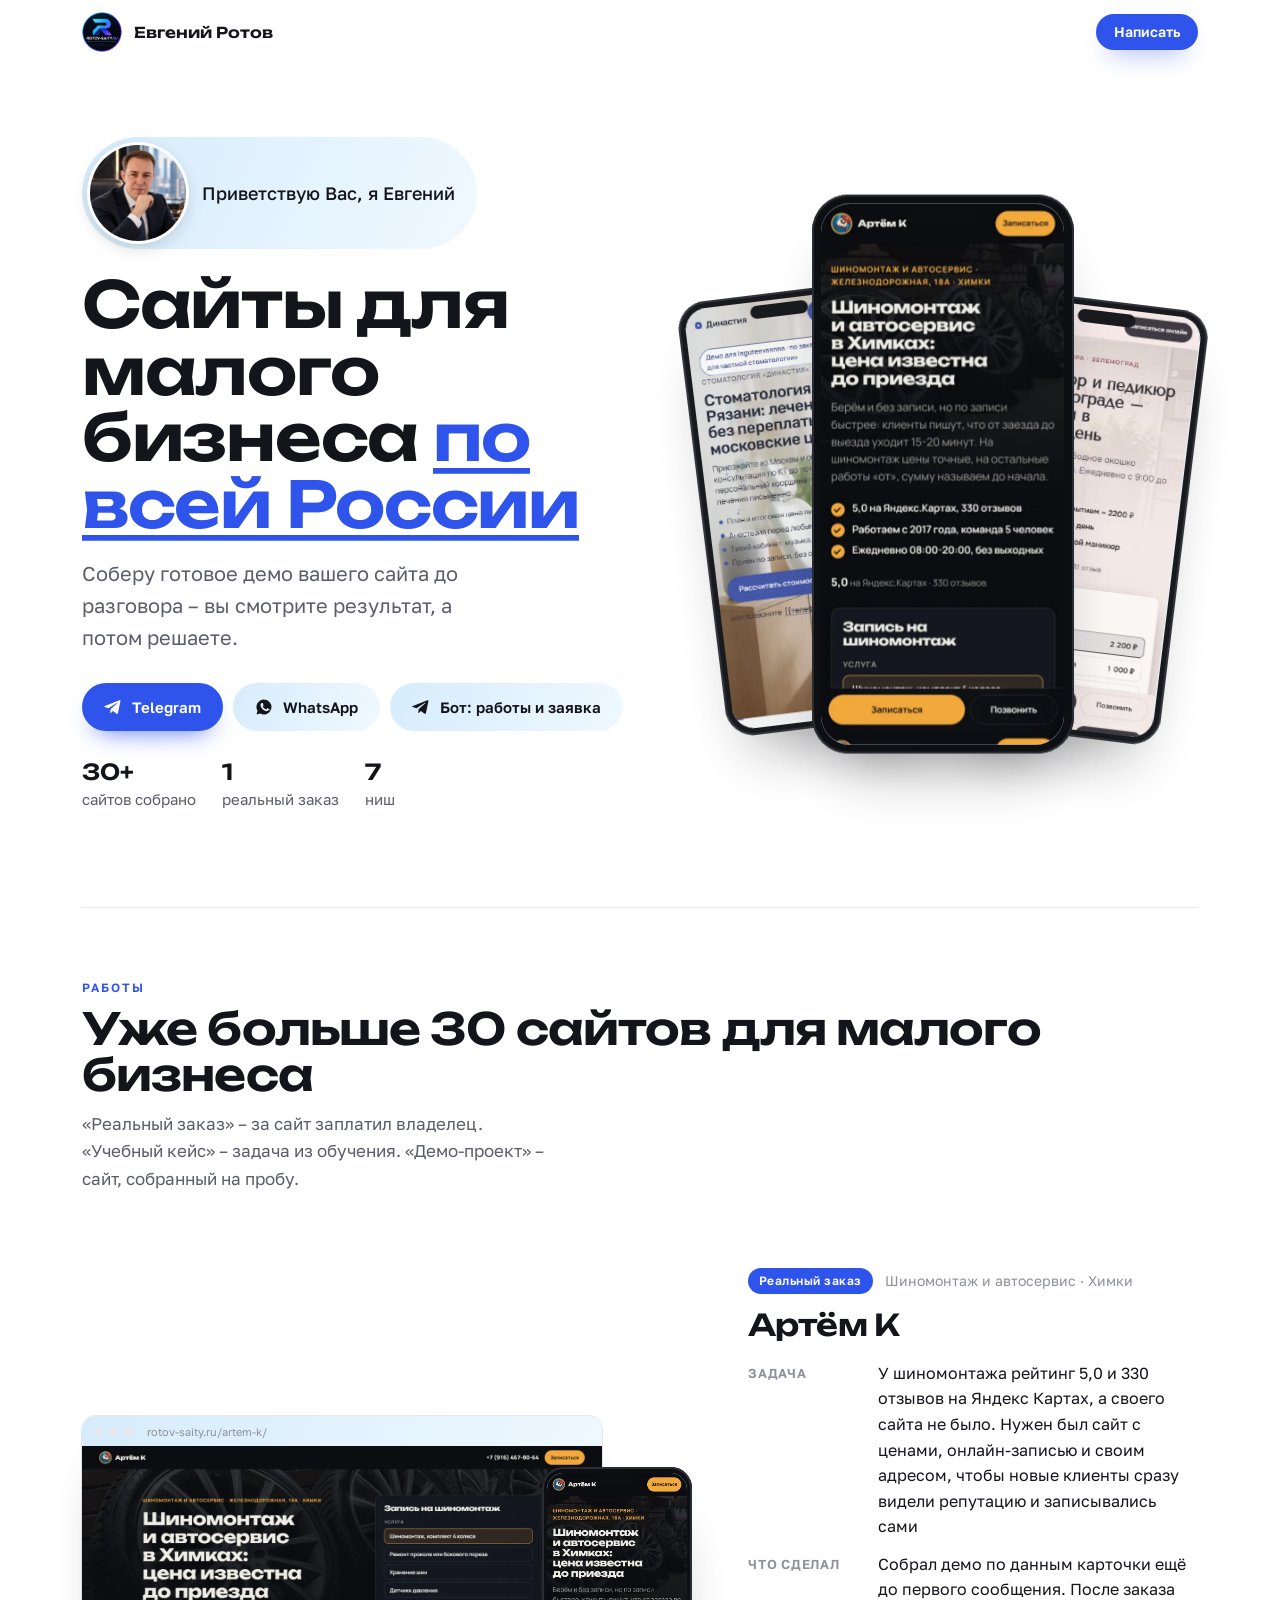
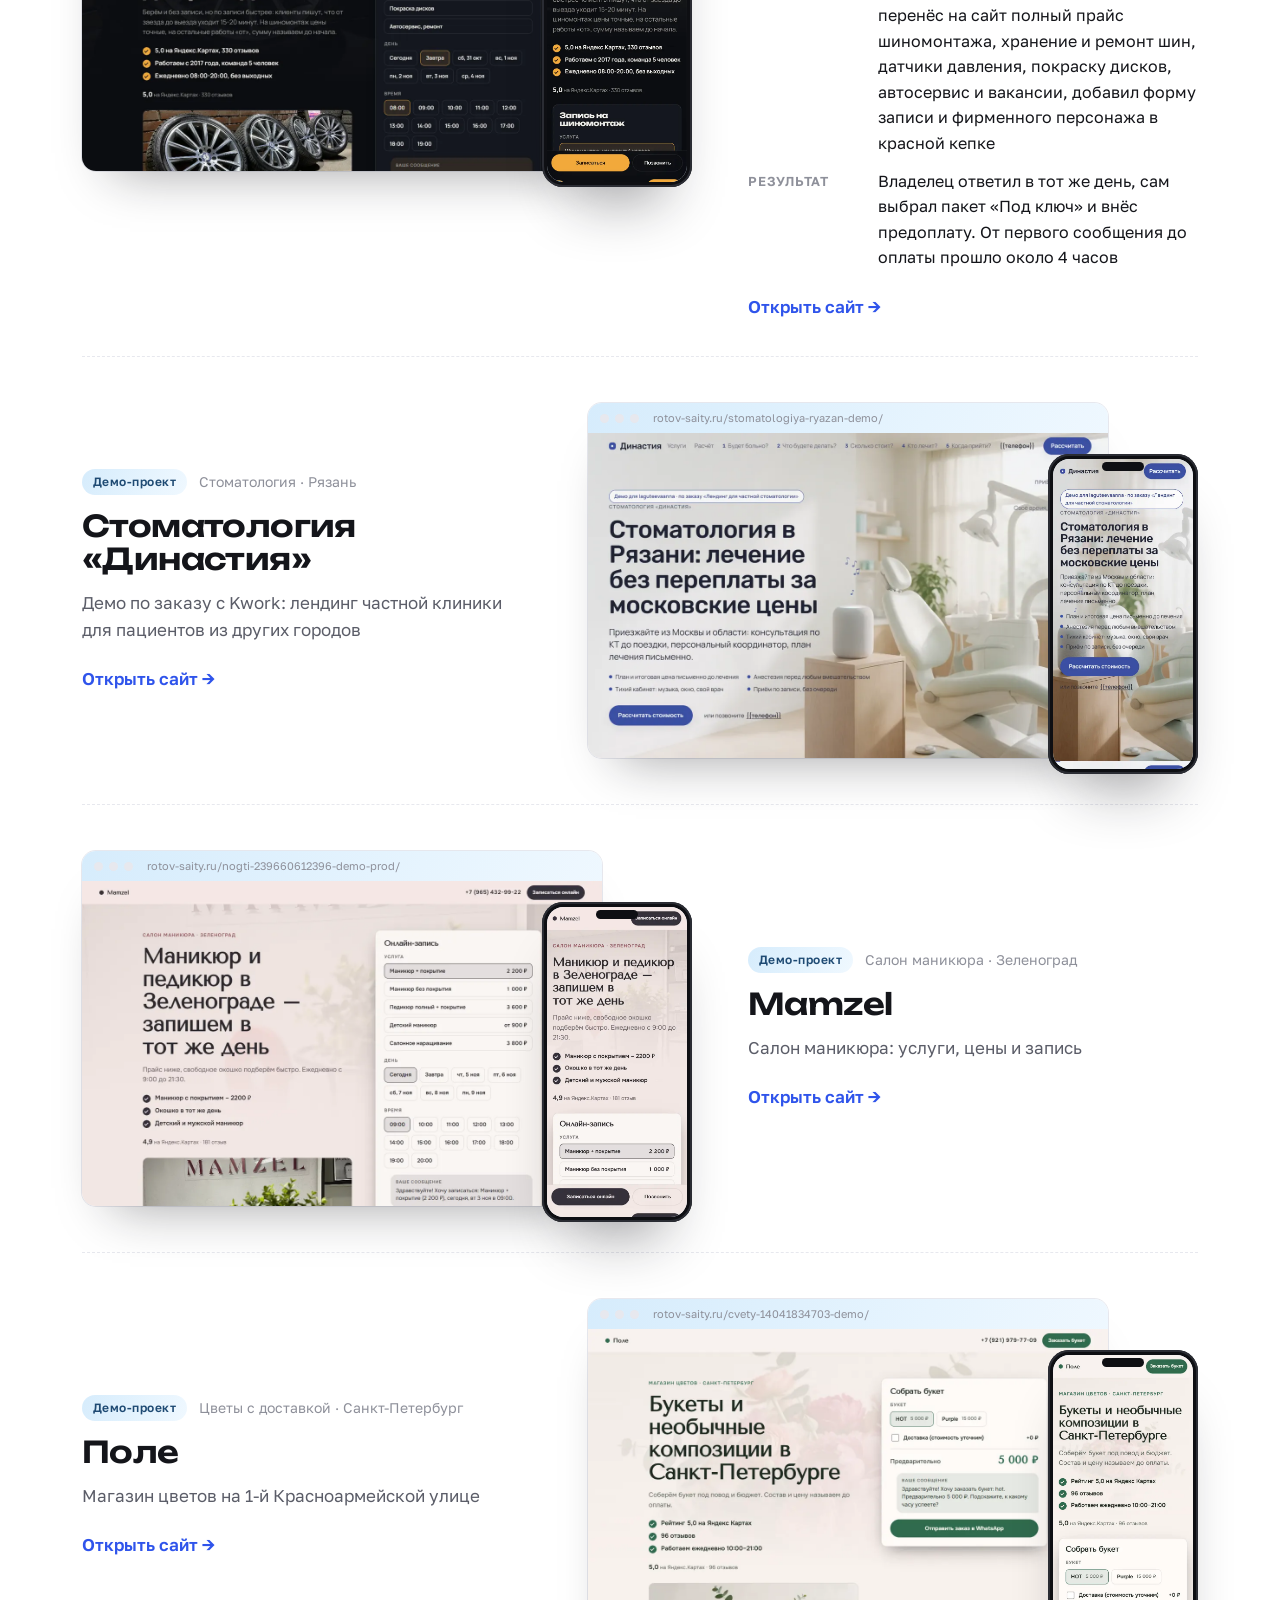
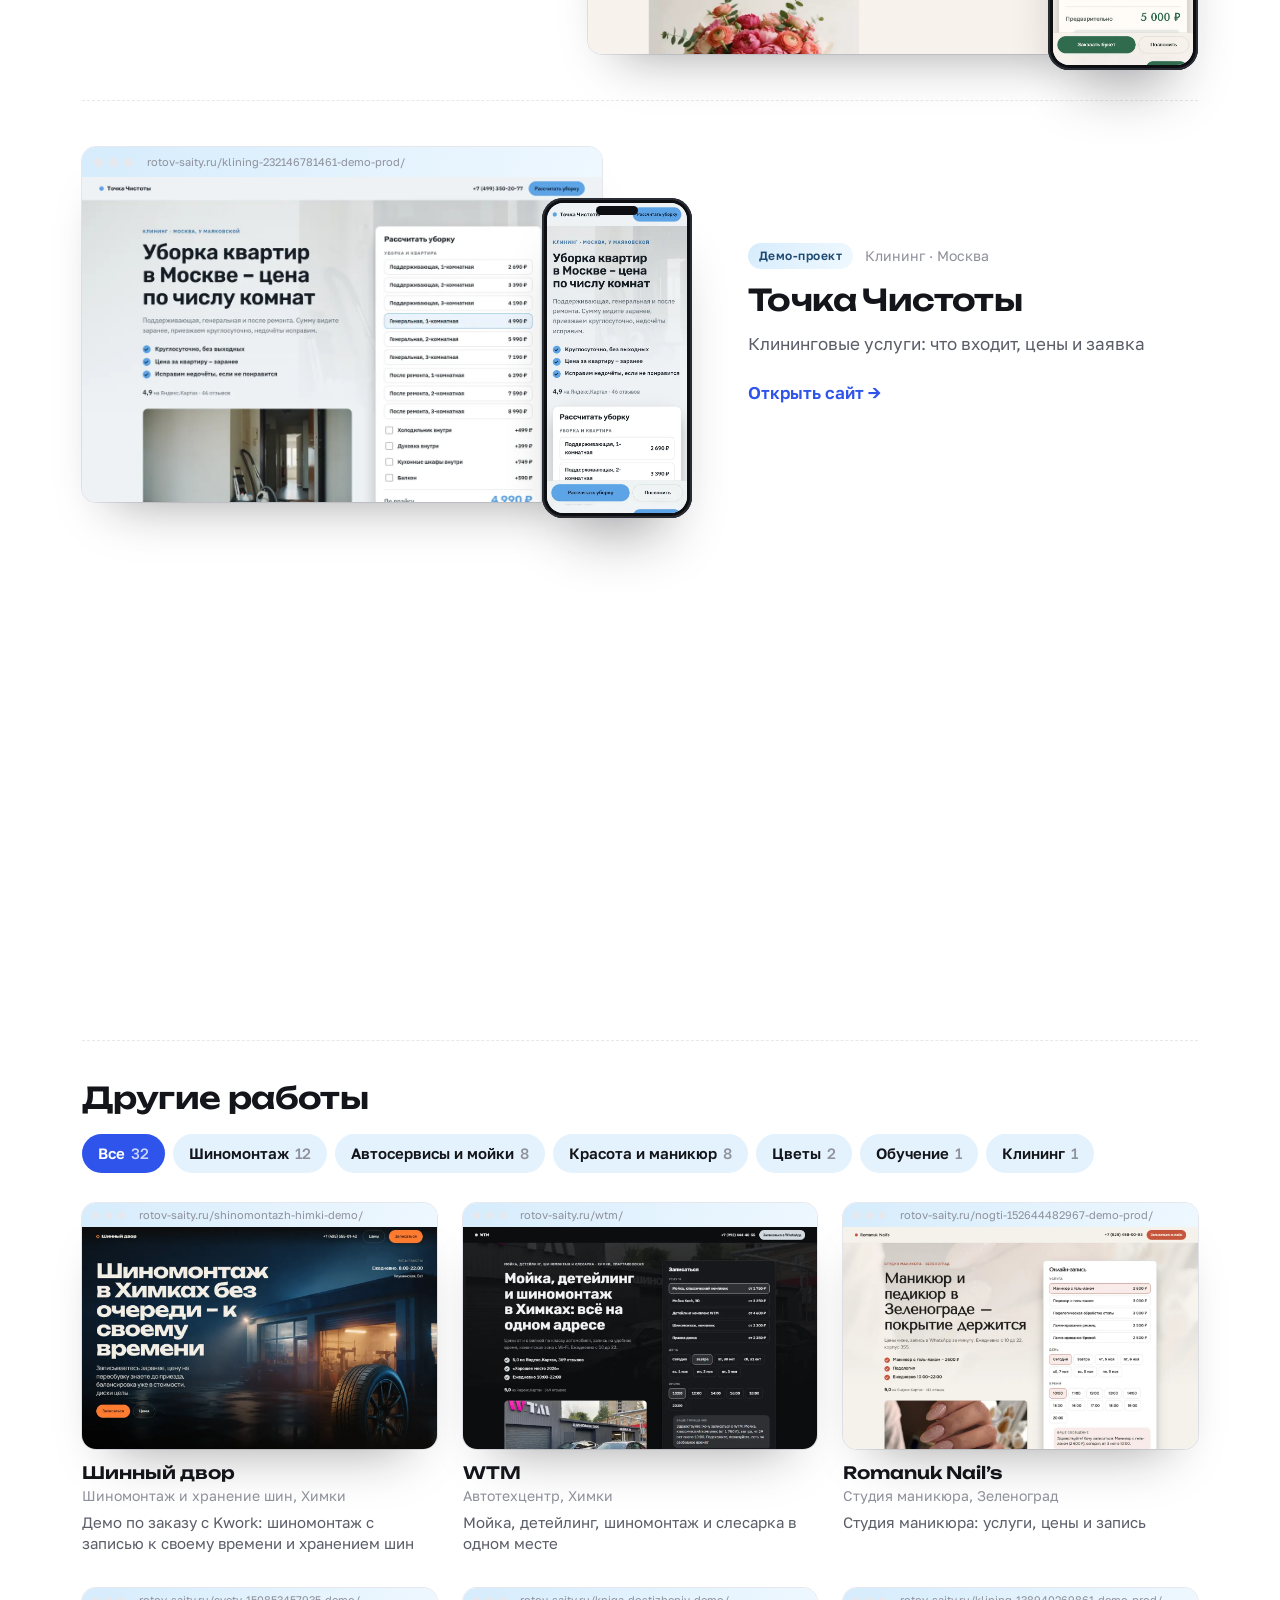
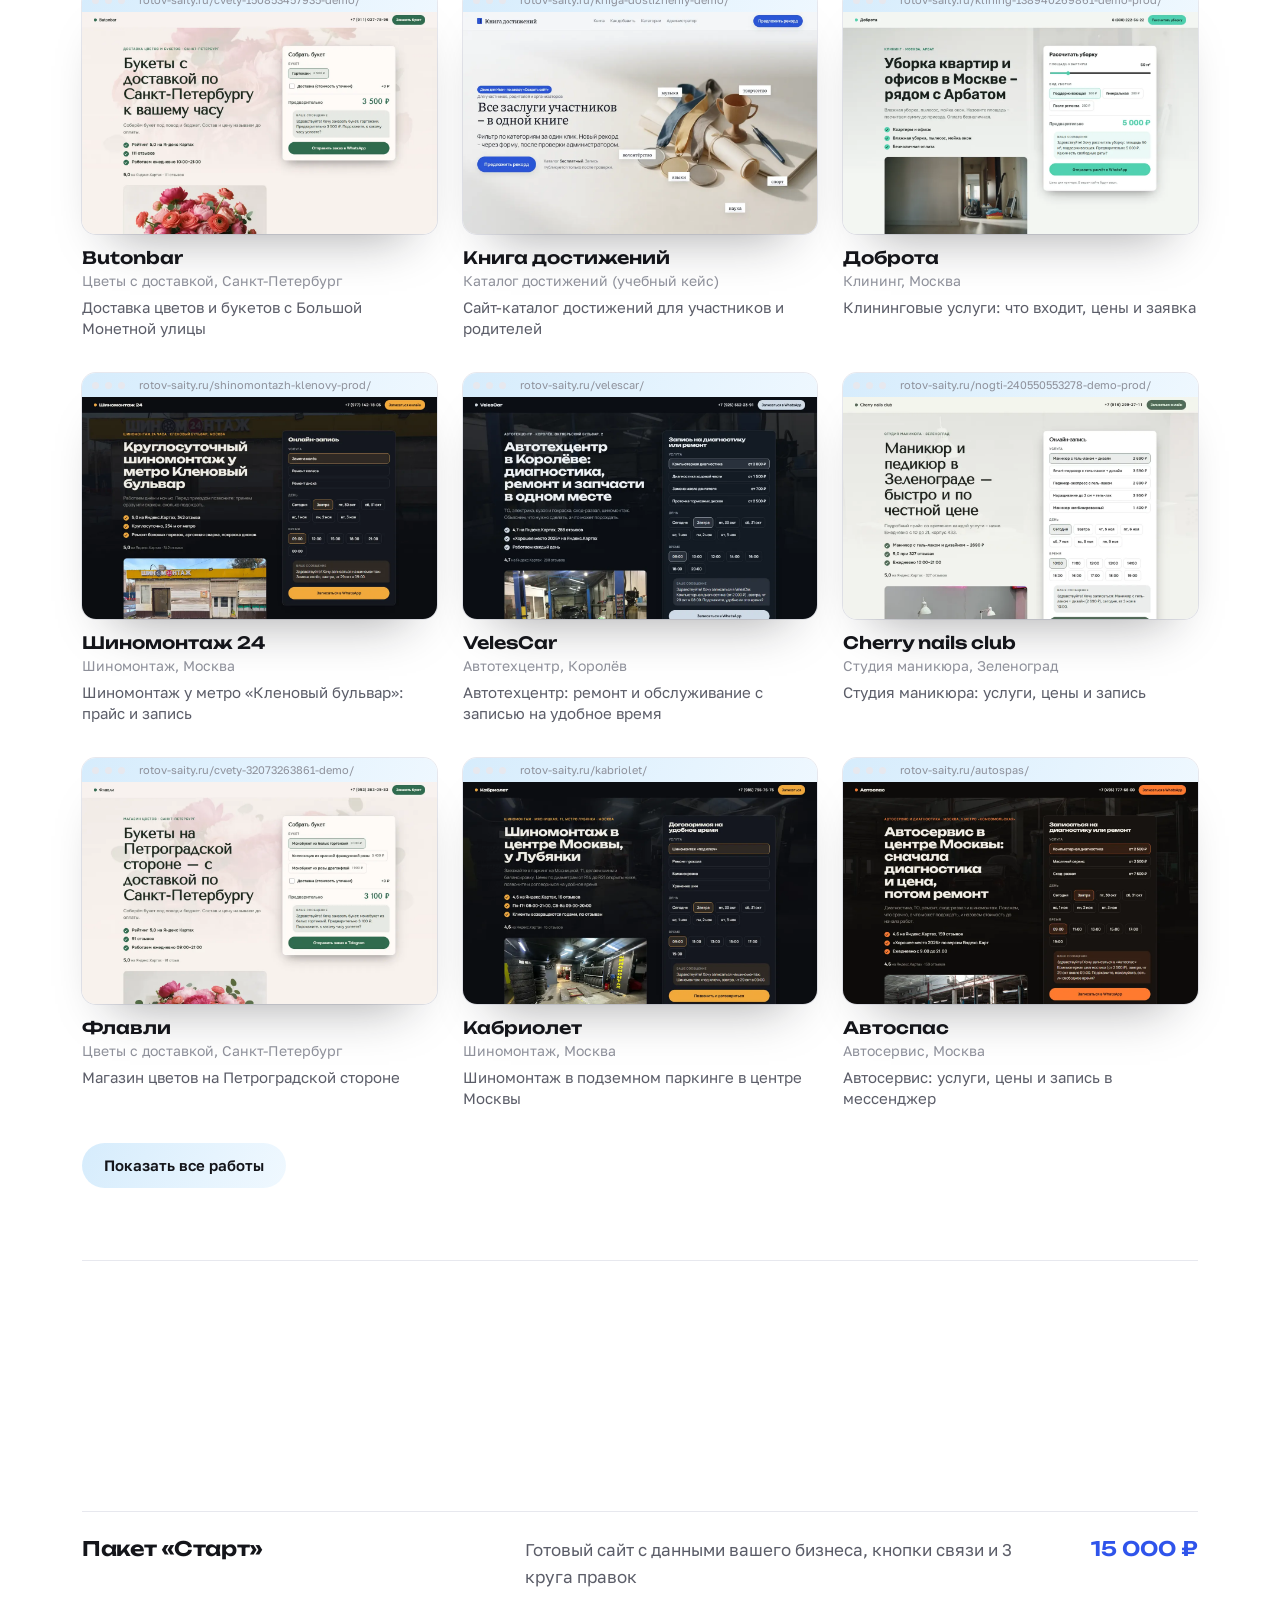
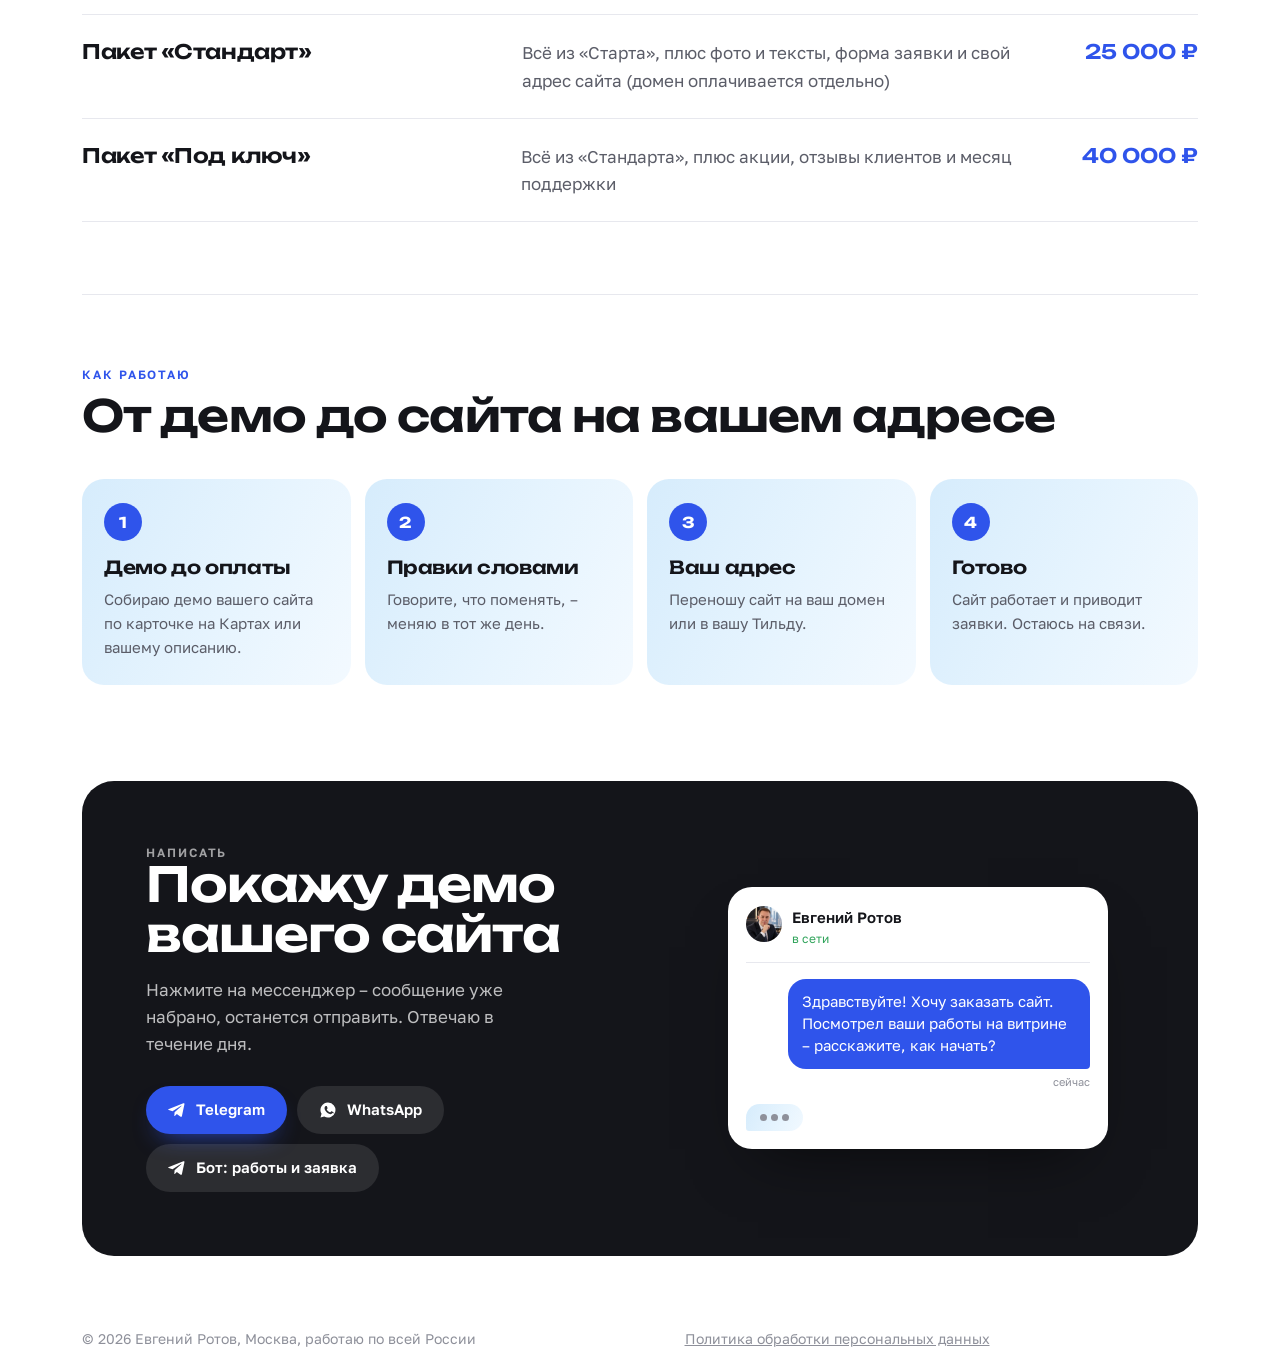
==== index.html @ dfd47b3f "Публикация 04.11 15:03" ====
<!doctype html>
<html lang="ru">
<head>
<meta charset="utf-8">
<meta name="viewport" content="width=device-width, initial-scale=1">
<title>Евгений Ротов – сайты для малого бизнеса, Москва, работаю по всей России</title>
<meta name="description" content="Соберу готовое демо вашего сайта до разговора – вы смотрите результат, а потом решаете.">
<meta property="og:title" content="Евгений Ротов – сайты для малого бизнеса, Москва, работаю по всей России">
<meta property="og:description" content="Соберу готовое демо вашего сайта до разговора – вы смотрите результат, а потом решаете.">
<meta property="og:type" content="website">
<meta property="og:image" content="assets/case-evgeny25y-github-io-artem-k-desktop.webp">
<meta name="color-scheme" content="light">
<link rel="preconnect" href="https://fonts.googleapis.com">
<link rel="preconnect" href="https://fonts.gstatic.com" crossorigin>
<link href="https://fonts.googleapis.com/css2?family=Unbounded:wght@500;600;700&family=Golos+Text:wght@400;500;600;700&display=swap" rel="stylesheet">
<style>
/* Витрина веб-мастера. Палитра задаётся тремя переменными в :root – их меняет сборка (vitrina.mjs). */
:root{
  --accent:#2F54EB; --ink:#14151A; --soft:#F1F3FA;
  --paper:#FFFFFF; --line:#E7E8EE; --ink-2:#5B5D68; --ink-3:#8E909A;
  --display:"Unbounded",system-ui,sans-serif; --body:"Golos Text",system-ui,sans-serif;
  --r:22px;
}
*{box-sizing:border-box}
html{-webkit-text-size-adjust:100%;scroll-behavior:smooth;overflow-x:clip}
body{margin:0;background:var(--paper);color:var(--ink);font:400 17px/1.6 var(--body);overflow-x:hidden}
a{color:inherit}
:focus-visible{outline:3px solid var(--accent);outline-offset:3px;border-radius:8px}
.wrap{max-width:1180px;margin:0 auto;padding:0 16px}
@media (min-width:760px){.wrap{padding:0 32px}}
.eyebrow{font:600 12px/1.3 var(--body);letter-spacing:.16em;text-transform:uppercase;color:var(--accent)}
h1,h2,h3{font-family:var(--display);font-weight:600;letter-spacing:-.02em;margin:0}

/* шапка */
.top{position:sticky;top:0;z-index:10;background:rgba(255,255,255,.88);backdrop-filter:blur(10px);-webkit-backdrop-filter:blur(10px);border-bottom:1px solid transparent;transition:border-color .3s}
.top.scrolled{border-color:var(--line)}
.top .wrap{display:flex;align-items:center;justify-content:space-between;height:64px}
.brand{display:flex;align-items:center;gap:10px;font:600 15px/1 var(--display);text-decoration:none}
.brand i{width:30px;height:30px;border-radius:50%;background:var(--accent);display:grid;place-items:center;color:#fff;font:700 13px/1 var(--display);font-style:normal}
.btn{display:inline-flex;align-items:center;gap:10px;border:0;cursor:pointer;text-decoration:none;font:600 15px/1 var(--body);border-radius:999px;padding:15px 22px;transition:transform .2s,box-shadow .2s,background .2s}
.btn-main{background:var(--accent);color:#fff;box-shadow:0 12px 26px -14px var(--accent)}
.btn-main:hover{transform:translateY(-2px)}
.btn-ghost{background:var(--soft);color:var(--ink)}
.btn-ghost:hover{background:var(--line)}
.btn svg{width:18px;height:18px;flex:none}
.top .btn{padding:11px 18px;font-size:14px}

/* первый экран */
.hero{display:grid;gap:40px;padding:44px 0 64px;align-items:center}
@media (min-width:960px){.hero{grid-template-columns:1.05fr .95fr;padding:72px 0 96px}}
.hello{display:inline-flex;align-items:center;gap:12px;background:var(--soft);border-radius:999px;padding:6px 18px 6px 6px;font-weight:500}
.hello img,.hello b{width:44px;height:44px;border-radius:50%;object-fit:cover;flex:none}
.hello b{background:var(--accent);color:#fff;display:grid;place-items:center;font:700 16px/1 var(--display)}
h1{font-size:clamp(34px,5.4vw,64px);line-height:1.04;margin:22px 0 0}
h1 em{font-style:normal;color:var(--accent)}
.lead{font-size:clamp(17px,1.8vw,20px);color:var(--ink-2);max-width:36ch;margin:20px 0 0}
.cta{display:flex;flex-wrap:wrap;gap:10px;margin-top:30px}
.facts{display:flex;flex-wrap:wrap;gap:8px 26px;margin-top:30px;color:var(--ink-2);font-size:15px}
.facts b{font:600 22px/1 var(--display);color:var(--ink);display:block;margin-bottom:4px}

/* живые телефоны: скриншот сайта прокручивается внутри рамки */
.phone{position:relative;width:var(--pw,250px);aspect-ratio:9/19.2;border-radius:calc(var(--pw,250px) * .14);background:#0E0F13;padding:calc(var(--pw,250px) * .035);box-shadow:0 40px 60px -30px rgba(20,21,26,.45),inset 0 0 0 2px #2A2C33}
.phone .screen{position:relative;width:100%;height:100%;border-radius:calc(var(--pw,250px) * .11);overflow:hidden;background:var(--soft)}
.phone .screen img{position:absolute;left:0;top:0;width:100%;height:auto;will-change:transform;animation:scrollshot var(--dur,22s) ease-in-out infinite alternate;animation-play-state:paused}
.phone.live .screen img{animation-play-state:running}
.phone .notch{position:absolute;top:calc(var(--pw,250px) * .055);left:50%;transform:translateX(-50%);width:28%;height:calc(var(--pw,250px) * .06);background:#0E0F13;border-radius:999px;z-index:2}
@keyframes scrollshot{0%,8%{transform:translateY(0)}92%,100%{transform:translateY(var(--shift,-70%))}}
@media (prefers-reduced-motion:reduce){.phone .screen img{animation:none}}
.fan{position:relative;height:clamp(440px,52vw,600px)}
.fan .phone{position:absolute;top:50%;left:50%}
.fan .phone:nth-child(1){--pw:clamp(190px,21vw,262px);transform:translate(-50%,-50%);z-index:3}
.fan .phone:nth-child(2){--pw:clamp(150px,16vw,206px);transform:translate(-118%,-42%) rotate(-7deg);z-index:2;opacity:.96}
.fan .phone:nth-child(3){--pw:clamp(150px,16vw,206px);transform:translate(18%,-40%) rotate(7deg);z-index:1;opacity:.96}
.fan::before{content:"";position:absolute;inset:8% 6%;border-radius:50%;background:radial-gradient(closest-side,var(--soft),transparent 72%)}
.fan.empty{display:grid;place-items:center;background:var(--soft);border-radius:var(--r);color:var(--ink-3);text-align:center;padding:24px}

/* разделы */
section.block{padding:72px 0;border-top:1px solid var(--line)}
.block-head{display:flex;flex-wrap:wrap;align-items:end;justify-content:space-between;gap:12px 30px;margin-bottom:40px}
.block-head h2{font-size:clamp(28px,3.6vw,44px);line-height:1.05;margin-top:10px}
.block-head p{color:var(--ink-2);max-width:42ch;margin:0}

/* работы */
.case{display:grid;gap:28px;align-items:center;padding:36px 0}
.case + .case{border-top:1px dashed var(--line)}
@media (min-width:900px){.case{grid-template-columns:auto 1fr;gap:56px}.case:nth-child(even){grid-template-columns:1fr auto}.case:nth-child(even) .devices{order:2}}
.devices{position:relative;display:flex;align-items:end;justify-content:center;gap:0;padding:10px 0}
.browser{width:min(520px,72vw);border-radius:14px;overflow:hidden;background:#fff;box-shadow:0 30px 50px -30px rgba(20,21,26,.4),0 0 0 1px var(--line)}
.browser .bar{display:flex;align-items:center;gap:6px;height:30px;padding:0 12px;background:var(--soft)}
.browser .bar i{width:9px;height:9px;border-radius:50%;background:var(--line)}
.browser .bar span{margin-left:8px;font-size:11px;color:var(--ink-3);white-space:nowrap;overflow:hidden;text-overflow:ellipsis}
.browser img{display:block;width:100%;aspect-ratio:16/10;object-fit:cover;object-position:top}
.devices .phone{--pw:clamp(118px,13vw,150px);margin-left:-60px;margin-bottom:-16px;z-index:2}
.devices.solo .phone{--pw:clamp(180px,22vw,230px);margin:0}
.case-text .meta{display:flex;flex-wrap:wrap;align-items:center;gap:8px 12px;color:var(--ink-3);font-size:14px}
.badge{display:inline-flex;align-items:center;gap:6px;font:600 12px/1 var(--body);letter-spacing:.04em;padding:7px 11px;border-radius:999px}
.badge.real{background:var(--accent);color:#fff}
.badge.demo{background:var(--soft);color:var(--ink-2)}
.badge.study{background:transparent;color:var(--accent);box-shadow:inset 0 0 0 1.5px var(--accent)}
.case-text h3{font-size:clamp(22px,2.6vw,30px);line-height:1.1;margin:14px 0 0}
.story{display:grid;gap:12px;margin:20px 0 0;padding:0;list-style:none}
.story li{display:grid;grid-template-columns:118px 1fr;gap:12px;font-size:16px}
.story li b{font-weight:600;color:var(--ink-3);font-size:13px;letter-spacing:.06em;text-transform:uppercase;padding-top:2px}
@media (max-width:520px){.story li{grid-template-columns:1fr;gap:2px}}
.quote{margin:22px 0 0;padding:18px 20px;border-radius:16px;background:var(--soft);font-size:16px}
.quote cite{display:block;margin-top:8px;font-style:normal;color:var(--ink-3);font-size:14px}
.case-text .open{display:inline-flex;align-items:center;gap:8px;margin-top:22px;font-weight:600;color:var(--accent);text-decoration:none}
.case-text .open:hover{text-decoration:underline}

/* услуги */
.price{list-style:none;margin:0;padding:0;border-top:1px solid var(--line)}
.price li{display:grid;gap:6px 30px;padding:24px 0;border-bottom:1px solid var(--line)}
@media (min-width:760px){.price li{grid-template-columns:1fr 1.3fr auto;align-items:baseline}}
.price h3{font-size:20px;line-height:1.2}
.price p{margin:0;color:var(--ink-2)}
.price .sum{font:600 20px/1 var(--display);white-space:nowrap;color:var(--accent)}

/* как работаю – настоящая последовательность, поэтому номера */
.steps{display:grid;gap:14px;counter-reset:s;list-style:none;margin:0;padding:0}
@media (min-width:760px){.steps{grid-template-columns:repeat(4,1fr)}}
.steps li{position:relative;background:var(--soft);border-radius:var(--r);padding:24px 22px 26px;counter-increment:s}
.steps li::before{content:counter(s);display:grid;place-items:center;width:38px;height:38px;border-radius:50%;background:var(--accent);color:#fff;font:700 15px/1 var(--display);margin-bottom:16px}
.steps h3{font-size:18px;line-height:1.2}
.steps p{margin:8px 0 0;color:var(--ink-2);font-size:15px}

/* финал: превью сообщения, которое уйдёт владельцу витрины */
.final{margin:24px 0 72px;border-radius:32px;background:var(--ink);color:#fff;padding:40px 22px;display:grid;gap:30px;align-items:center;overflow:hidden;position:relative}
@media (min-width:860px){.final{grid-template-columns:1.1fr .9fr;padding:64px}}
.final h2{font-size:clamp(28px,4vw,48px);line-height:1.04}
.final p{color:rgba(255,255,255,.72);margin:16px 0 0;max-width:38ch}
.final .cta{margin-top:28px}
.final .btn-ghost{background:rgba(255,255,255,.1);color:#fff}
.final .btn-ghost:hover{background:rgba(255,255,255,.18)}
.chat{background:#fff;color:var(--ink);border-radius:24px;padding:18px;box-shadow:0 30px 60px -30px rgba(0,0,0,.6);max-width:380px;justify-self:center;width:100%}
.chat .who{display:flex;align-items:center;gap:10px;font-weight:600;font-size:15px;padding-bottom:14px;border-bottom:1px solid var(--line)}
.chat .who img,.chat .who b{width:36px;height:36px;border-radius:50%;object-fit:cover}
.chat .who b{background:var(--accent);color:#fff;display:grid;place-items:center;font:700 14px/1 var(--display)}
.chat .who small{display:block;font-weight:400;color:#2FA35A;font-size:12px}
.bubble{margin:16px 0 4px auto;max-width:88%;background:var(--accent);color:#fff;border-radius:18px 18px 4px 18px;padding:12px 14px;font-size:15px;line-height:1.45}
.bubble-time{text-align:right;font-size:11px;color:var(--ink-3)}
.typing{display:flex;gap:4px;margin-top:14px;padding:10px 14px;background:var(--soft);border-radius:18px 18px 18px 4px;width:fit-content}
.typing i{width:7px;height:7px;border-radius:50%;background:var(--ink-3);animation:dot 1.2s infinite}
.typing i:nth-child(2){animation-delay:.2s}.typing i:nth-child(3){animation-delay:.4s}
@keyframes dot{0%,60%,100%{opacity:.3;transform:none}30%{opacity:1;transform:translateY(-3px)}}

footer{padding:26px 0 40px;color:var(--ink-3);font-size:14px;display:flex;flex-wrap:wrap;gap:8px 24px;justify-content:space-between}
.toast{position:fixed;left:50%;bottom:24px;transform:translate(-50%,140%);background:var(--ink);color:#fff;padding:14px 20px;border-radius:14px;font-size:15px;z-index:50;transition:transform .35s cubic-bezier(.2,.8,.2,1),visibility .35s;max-width:calc(100% - 32px);visibility:hidden}
.toast.show{transform:translate(-50%,0);visibility:visible}
.reveal{opacity:0;transform:translateY(24px);transition:opacity .7s ease,transform .7s cubic-bezier(.2,.8,.2,1)}
.reveal.in{opacity:1;transform:none}
@media (prefers-reduced-motion:reduce){.reveal{opacity:1;transform:none;transition:none}}
/* vitrina-patch */
/* логотип rotov-saity.ru вместо инициалов «ЕР» в шапке */
.brand{gap:12px}
.brand i{width:40px;height:40px;background:#0B0F1A url(assets/logo.webp) center/cover no-repeat;font-size:0;color:transparent;flex:none;position:relative;cursor:zoom-in;transform-origin:left top;transition:transform .35s cubic-bezier(.2,.8,.2,1),box-shadow .35s}
/* логотип при наведении растёт вниз-вправо, как фото */
.brand i:hover,.brand:focus-visible i{transform:scale(6);box-shadow:0 0 0 .5px #fff,0 4px 10px rgba(20,21,26,.3);z-index:20}
@media (max-width:600px){.brand i:hover,.brand:focus-visible i{transform:scale(5)}}
/* фото: крупнее, при наведении растёт вниз-вправо поверх заголовка */
.hello{gap:16px;padding:8px 22px 8px 8px;font-size:18px;position:relative;z-index:5}
.hello img,.hello b{width:96px;height:96px;box-shadow:0 0 0 3px #fff,0 6px 18px rgba(20,21,26,.18)}
.hello img{cursor:zoom-in;transform-origin:left top;transition:transform .35s cubic-bezier(.2,.8,.2,1),box-shadow .35s;outline:none;position:relative}
.hello img:hover,.hello img:focus{transform:scale(2.6);box-shadow:0 0 0 2px #fff,0 18px 48px rgba(20,21,26,.35);z-index:10}
@media (max-width:600px){.hello img,.hello b{width:72px;height:72px}.hello img:hover,.hello img:focus{transform:scale(2.3)}}

/* полоса прокрутки сверху */
.vp-progress{position:fixed;left:0;top:0;height:3px;width:100%;background:var(--accent);transform-origin:0 50%;transform:scaleX(0);z-index:60}

/* кнопка «наверх» в правом нижнем углу */
.vp-up{position:fixed;right:20px;bottom:20px;z-index:50;width:52px;height:52px;border:0;border-radius:50%;background:var(--accent);color:#fff;display:grid;place-items:center;cursor:pointer;box-shadow:0 10px 24px -8px color-mix(in srgb,var(--accent) 70%,transparent);opacity:0;visibility:hidden;transform:translateY(14px);transition:opacity .3s,transform .3s cubic-bezier(.2,.8,.2,1),visibility .3s,box-shadow .3s}
.vp-up.show{opacity:1;visibility:visible;transform:none}
.vp-up:hover{transform:translateY(-3px);box-shadow:0 16px 30px -10px color-mix(in srgb,var(--accent) 80%,transparent)}
.vp-up:focus-visible{outline:3px solid color-mix(in srgb,var(--accent) 40%,#fff);outline-offset:3px}
@media (max-width:600px){.vp-up{right:14px;bottom:14px;width:46px;height:46px}footer.wrap{padding-bottom:76px}}

/* каталог работ под крупными кейсами: те же окна браузера, что и в кейсах, только мельче */
.vp-cat{margin-top:44px;padding-top:40px;border-top:1px dashed var(--line)}
.vp-cat h3{font-size:clamp(22px,2.6vw,30px);line-height:1.1}
.vp-chips{display:flex;flex-wrap:wrap;gap:8px;margin:20px 0 30px}
.vp-chip{border:0;cursor:pointer;font:600 15px/1 var(--body);padding:12px 16px;border-radius:999px;background:var(--soft);color:var(--ink);transition:background .2s,color .2s}
.vp-chip small{font:inherit;font-weight:500;color:var(--ink-3);margin-left:6px}
.vp-chip:hover{background:var(--line)}
.vp-chip[aria-pressed="true"]{background:var(--accent);color:#fff}
.vp-chip[aria-pressed="true"] small{color:rgba(255,255,255,.75)}
.vp-grid{display:grid;grid-template-columns:repeat(auto-fill,minmax(270px,1fr));gap:34px 26px}
.vp-card{display:block;text-decoration:none;min-width:0}
.vp-card[hidden]{display:none}
.vp-card .browser{width:100%}
.vp-card .browser .bar{height:24px;padding:0 10px}
.vp-card .browser .bar i{width:7px;height:7px}
.vp-card:hover .browser{transform:translateY(-5px);box-shadow:0 34px 50px -30px rgba(20,21,26,.5),0 0 0 1px var(--line)}
.vp-card b{display:block;font:600 17px/1.2 var(--display);margin-top:14px;overflow-wrap:anywhere}
.vp-card:hover b{color:var(--accent)}
.vp-card span.vp-where{display:block;margin-top:4px;color:var(--ink-3);font-size:14px;line-height:1.35}
.vp-card span.vp-about{display:block;margin-top:6px;color:var(--ink-2);font-size:15px;line-height:1.4}
.vp-more{margin-top:34px}
@media (max-width:600px){
  .vp-grid{grid-template-columns:repeat(2,minmax(0,1fr));gap:24px 12px}
  .vp-card .browser .bar{height:18px;padding:0 8px;gap:4px}
  .vp-card .browser .bar i{width:5px;height:5px}
  .vp-card .browser .bar span,.vp-card span.vp-about{display:none}
  .vp-card b{font-size:14px;margin-top:10px}
  .vp-card span.vp-where{font-size:13px}
  .vp-chip{padding:11px 13px;font-size:14px}
}

/* вход первого экрана по очереди */
.hero > div:first-child > *{animation:vpUp .8s cubic-bezier(.2,.8,.2,1) both}
.hero > div:first-child > :nth-child(2){animation-delay:.12s}
.hero > div:first-child > :nth-child(3){animation-delay:.24s}
.hero > div:first-child > :nth-child(4){animation-delay:.36s}
.hero > div:first-child > :nth-child(5){animation-delay:.48s}
.fan{animation:vpFade 1.1s .2s ease both}
@keyframes vpUp{from{opacity:0;transform:translateY(26px)}to{opacity:1;transform:none}}
@keyframes vpFade{from{opacity:0;transform:scale(.96)}to{opacity:1;transform:none}}

/* акцентное слово: подчёркивание прорисовывается */
h1 em{background:linear-gradient(var(--accent),var(--accent)) left 96%/0 .09em no-repeat;animation:vpLine .9s 1s cubic-bezier(.2,.8,.2,1) forwards}
@keyframes vpLine{to{background-size:100% .09em}}

/* телефоны в hero плавно парят */
.fan .phone{animation:vpFloat 6s ease-in-out infinite}
.fan .phone:nth-child(2){animation-delay:-2s}
.fan .phone:nth-child(3){animation-delay:-4s}
@keyframes vpFloat{0%,100%{translate:0 0}50%{translate:0 -12px}}

/* работы: подъём при наведении */
.browser{transition:transform .4s cubic-bezier(.2,.8,.2,1),box-shadow .4s}
.case:hover .browser{transform:translateY(-6px) rotate(-.6deg);box-shadow:0 40px 60px -30px rgba(20,21,26,.5),0 0 0 1px var(--line)}
.devices .phone{transition:transform .4s cubic-bezier(.2,.8,.2,1)}
.case:hover .devices .phone{transform:translateY(-10px) rotate(2deg)}
.case-text .open{transition:gap .25s}
.case-text .open:hover{gap:14px}

/* цены и шаги появляются по одному */
.price.reveal li,.steps.reveal li{opacity:0;transform:translateY(18px);transition:opacity .6s ease,transform .6s cubic-bezier(.2,.8,.2,1),box-shadow .3s}
.price.reveal.in li,.steps.reveal.in li{opacity:1;transform:none}
.price.reveal.in li:nth-child(2),.steps.reveal.in li:nth-child(2){transition-delay:.12s}
.price.reveal.in li:nth-child(3),.steps.reveal.in li:nth-child(3){transition-delay:.24s}
.steps.reveal.in li:nth-child(4){transition-delay:.36s}
.price li{position:relative}
.price li::before{content:"";position:absolute;left:0;bottom:-1px;height:2px;width:100%;background:var(--accent);transform:scaleX(0);transform-origin:0 50%;transition:transform .5s cubic-bezier(.2,.8,.2,1)}
.price li:hover::before{transform:scaleX(1)}
.steps.reveal.in li:hover,.steps li:hover{transform:translateY(-4px);box-shadow:0 18px 30px -20px rgba(20,21,26,.35);transition-delay:0s}
.steps li::before{transition:transform .3s}
.steps li:hover::before{transform:scale(1.12) rotate(-8deg)}

/* финал: кнопки мягко пульсируют */
.final .btn-main{animation:vpPulse 2.4s ease-out infinite}
@keyframes vpPulse{0%{box-shadow:0 0 0 0 color-mix(in srgb,var(--accent) 55%,transparent)}100%{box-shadow:0 0 0 16px transparent}}

/* бывшие серые поля: светло-голубые, по ним переливается волна */
:root{--soft:#E3F2FD;--wave:linear-gradient(115deg,#D6ECFC 0%,#E6F4FE 22%,#F4FAFF 42%,#CFE7FB 62%,#E1F1FD 80%,#D6ECFC 100%)}
.hello,.btn-ghost:not(.final .btn-ghost),.steps li,.badge.demo,.quote,.typing,.browser .bar{background:var(--wave);background-size:300% 100%;animation:vpWave 9s ease-in-out infinite alternate}
.hero > div:first-child > .hello{animation:vpUp .8s cubic-bezier(.2,.8,.2,1) both,vpWave 9s ease-in-out infinite alternate}
.steps li:nth-child(2){animation-delay:-2s}.steps li:nth-child(3){animation-delay:-4s}.steps li:nth-child(4){animation-delay:-6s}
.btn-ghost:not(.final .btn-ghost):hover{background:var(--wave);background-size:300% 100%;filter:saturate(1.4) brightness(.97)}
.badge.demo{color:#1E4A73}
.fan::before{background:radial-gradient(closest-side,#DCEEFC,transparent 72%)}
@keyframes vpWave{0%{background-position:0% 50%}100%{background-position:100% 50%}}

@media (prefers-reduced-motion:reduce){
  .hello img,.brand i,.browser,.devices .phone,.price li,.steps li,.vp-chip{transition:none}
  .hero > div:first-child > *,.fan,.fan .phone,.final .btn-main{animation:none}
  .hello,.btn-ghost,.steps li,.badge.demo,.quote,.typing,.browser .bar{animation:none}
  h1 em{animation:none;background-size:100% .09em}
  .price.reveal li,.steps.reveal li{opacity:1;transform:none}
  .vp-progress{display:none}
}
</style>
</head>
<body>
<header class="top"><div class="wrap">
  <a class="brand" href="#"><i id="brandInit" aria-hidden="true"></i><span id="brandName"></span></a>
  <a class="btn btn-main" href="#write">Написать</a>
</div></header>

<main class="wrap">
  <section class="hero">
    <div>
      <span class="hello" id="hello"></span>
      <h1 id="h1"></h1>
      <p class="lead" id="lead"></p>
      <div class="cta" data-cta></div>
      <div class="facts" id="facts"></div>
    </div>
    <div class="fan" id="fan" aria-label="Мои работы"></div>
  </section>

  <section class="block" id="works">
    <div class="block-head reveal"><div><div class="eyebrow">Работы</div><h2>Уже больше 30 сайтов для малого бизнеса</h2></div><p id="worksNote"></p></div>
    <div id="cases"></div>
    <div id="catalog"></div>
  </section>

  <section class="block" id="services">
    <div class="block-head reveal"><div><div class="eyebrow">Услуги и цены</div><h2>Что могу сделать для вас</h2></div><p>Демо - бесплатно. Дальше выбираете пакет под свою задачу.</p></div>
    <ul class="price reveal" id="price"></ul>
  </section>

  <section class="block" id="how">
    <div class="block-head reveal"><div><div class="eyebrow">Как работаю</div><h2>От демо до сайта на вашем адресе</h2></div></div>
    <ol class="steps reveal" id="steps"></ol>
  </section>

  <section class="final reveal" id="write">
    <div>
      <div class="eyebrow" style="color:rgba(255,255,255,.6)">Написать</div>
      <h2 id="finalTitle">Покажу демо вашего сайта</h2>
      <p>Нажмите на мессенджер – сообщение уже набрано, останется отправить. Отвечаю в течение дня.</p>
      <div class="cta" data-cta></div>
    </div>
    <div class="chat" aria-hidden="true">
      <div class="who"><span id="chatAva"></span><div><span id="chatName"></span><small>в сети</small></div></div>
      <div class="bubble" id="bubble"></div>
      <div class="bubble-time">сейчас</div>
      <div class="typing"><i></i><i></i><i></i></div>
    </div>
  </section>
</main>

<footer class="wrap"><span id="foot"></span><span><a href="politika.html">Политика обработки персональных данных</a></span><span></span></footer>
<div class="toast" id="toast" role="status"></div>

<script id="data" type="application/json">{"name":"Евгений Ротов","city":"Москва, работаю по всей России","cityIn":"Москве","photo":"assets/photo.webp","palette":"А","messengers":{"telegram":"Piligrim_999","whatsapp":"79859811483","max":"","bot":"https://t.me/Vibesites_Prodavan_Bot"},"message":"Здравствуйте! Хочу заказать сайт. Посмотрел ваши работы на витрине – расскажите, как начать?","services":[{"title":"Пакет «Старт»","desc":"Готовый сайт с данными вашего бизнеса, кнопки связи и 3 круга правок","price":"15 000 ₽"},{"title":"Пакет «Стандарт»","desc":"Всё из «Старта», плюс фото и тексты, форма заявки и свой адрес сайта (домен оплачивается отдельно)","price":"25 000 ₽"},{"title":"Пакет «Под ключ»","desc":"Всё из «Стандарта», плюс акции, отзывы клиентов и месяц поддержки","price":"40 000 ₽"}],"cases":[{"title":"Артём К","niche":"Шиномонтаж и автосервис","city":"Химки","url":"https://rotov-saity.ru/artem-k/","folder":"C:/Users/acer/Desktop/АНА/Claude_Я/ohota/shinomontazh_4-18354518012-demo-prod","kind":"real","about":"Шиномонтаж у станции «Химки»: цены, отзывы, как добраться","task":"У шиномонтажа рейтинг 5,0 и 330 отзывов на Яндекс Картах, а своего сайта не было. Нужен был сайт с ценами, онлайн-записью и своим адресом, чтобы новые клиенты сразу видели репутацию и записывались сами","did":"Собрал демо по данным карточки ещё до первого сообщения. После заказа перенёс на сайт полный прайс шиномонтажа, хранение и ремонт шин, датчики давления, покраску дисков, автосервис и вакансии, добавил форму записи и фирменного персонажа в красной кепке","result":"Владелец ответил в тот же день, сам выбрал пакет «Под ключ» и внёс предоплату. От первого сообщения до оплаты прошло около 4 часов","desktop":"assets/case-evgeny25y-github-io-artem-k-desktop.webp","mobile":"assets/case-evgeny25y-github-io-artem-k-mobile.webp","group":"Шиномонтаж","featured":true},{"title":"Стоматология «Династия»","niche":"Стоматология","city":"Рязань","url":"https://rotov-saity.ru/stomatologiya-ryazan-demo/","folder":"C:/Users/acer/Desktop/АНА/Claude_Я/stomatologiya-ryazan-demo","kind":"demo","about":"Демо по заказу с Kwork: лендинг частной клиники для пациентов из других городов","desktop":"assets/case-evgeny25y-github-io-stomatologiya-ryazan-demo-desktop.webp","mobile":"assets/case-evgeny25y-github-io-stomatologiya-ryazan-demo-mobile.webp","group":"Стоматология","featured":true},{"title":"Mamzel","niche":"Салон маникюра","city":"Зеленоград","url":"https://rotov-saity.ru/nogti-239660612396-demo-prod/","folder":"C:/Users/acer/Desktop/АНА/Claude_Я/ohota/nogti-239660612396-demo-prod","kind":"demo","about":"Салон маникюра: услуги, цены и запись","group":"Красота и маникюр","desktop":"assets/case-rotov-saity-ru-nogti-239660612396-demo-prod-desktop.webp","mobile":"assets/case-rotov-saity-ru-nogti-239660612396-demo-prod-mobile.webp","featured":true},{"title":"Поле","niche":"Цветы с доставкой","city":"Санкт-Петербург","url":"https://rotov-saity.ru/cvety-14041834703-demo/","folder":"C:/Users/acer/Desktop/АНА/Claude_Я/ohota/cvety-14041834703-demo","kind":"demo","about":"Магазин цветов на 1-й Красноармейской улице","group":"Цветы","desktop":"assets/case-rotov-saity-ru-cvety-14041834703-demo-desktop.webp","mobile":"assets/case-rotov-saity-ru-cvety-14041834703-demo-mobile.webp","featured":true},{"title":"Точка Чистоты","niche":"Клининг","city":"Москва","url":"https://rotov-saity.ru/klining-232146781461-demo-prod/","folder":"C:/Users/acer/Desktop/АНА/Claude_Я/ohota/klining-232146781461-demo-prod","kind":"demo","about":"Клининговые услуги: что входит, цены и заявка","group":"Клининг","desktop":"assets/case-rotov-saity-ru-klining-232146781461-demo-prod-desktop.webp","mobile":"assets/case-rotov-saity-ru-klining-232146781461-demo-prod-mobile.webp","featured":true},{"title":"Аква Румс","niche":"Автомойка и детейлинг","city":"Москва","url":"https://rotov-saity.ru/aqua-rums/","folder":"C:/Users/acer/Desktop/АНА/Claude_Я/ohota/avtomojka_9-1205029743-demo-prod","kind":"demo","about":"Автомойка и детейлинг в центре Москвы: услуги, цены, запись","desktop":"assets/case-evgeny25y-github-io-aqua-rums-desktop.webp","mobile":"assets/case-evgeny25y-github-io-aqua-rums-mobile.webp","group":"Автосервисы и мойки","featured":true},{"title":"Шинный двор","niche":"Шиномонтаж и хранение шин","city":"Химки","url":"https://rotov-saity.ru/shinomontazh-himki-demo/","folder":"C:/Users/acer/Desktop/АНА/Claude_Я/shinomontazh-himki-demo","kind":"demo","about":"Демо по заказу с Kwork: шиномонтаж с записью к своему времени и хранением шин","desktop":"assets/case-evgeny25y-github-io-shinomontazh-himki-demo-desktop.webp","mobile":"assets/case-evgeny25y-github-io-shinomontazh-himki-demo-mobile.webp","group":"Шиномонтаж"},{"title":"Книга достижений","niche":"Каталог достижений","city":"","url":"https://rotov-saity.ru/kniga-dostizheniy-demo/","folder":"C:/Users/acer/Desktop/АНА/Claude_Я/kniga-dostizheniy-demo","kind":"study","about":"Сайт-каталог достижений для участников и родителей","desktop":"assets/case-evgeny25y-github-io-kniga-dostizheniy-demo-desktop.webp","mobile":"assets/case-evgeny25y-github-io-kniga-dostizheniy-demo-mobile.webp","group":"Обучение"},{"title":"WTM","niche":"Автотехцентр","city":"Химки","url":"https://rotov-saity.ru/wtm/","folder":"C:/Users/acer/Desktop/АНА/Claude_Я/ohota/avtoservis_6-229288322744-demo-prod","kind":"demo","about":"Мойка, детейлинг, шиномонтаж и слесарка в одном месте","desktop":"assets/case-evgeny25y-github-io-wtm-desktop.webp","mobile":"assets/case-evgeny25y-github-io-wtm-mobile.webp","group":"Автосервисы и мойки"},{"title":"VelesCar","niche":"Автотехцентр","city":"Королёв","url":"https://rotov-saity.ru/velescar/","folder":"C:/Users/acer/Desktop/АНА/Claude_Я/ohota/avtoservis_7-1180502798-demo-velescar","kind":"demo","about":"Автотехцентр: ремонт и обслуживание с записью на удобное время","desktop":"assets/case-evgeny25y-github-io-velescar-desktop.webp","mobile":"assets/case-evgeny25y-github-io-velescar-mobile.webp","group":"Автосервисы и мойки"},{"title":"Автоспас","niche":"Автосервис","city":"Москва","url":"https://rotov-saity.ru/autospas/","folder":"C:/Users/acer/Desktop/АНА/Claude_Я/ohota/avtoservis_6-1070164398-demo-prod","kind":"demo","about":"Автосервис: услуги, цены и запись в мессенджер","desktop":"assets/case-evgeny25y-github-io-autospas-desktop.webp","mobile":"assets/case-evgeny25y-github-io-autospas-mobile.webp","group":"Автосервисы и мойки"},{"title":"Шиномонтаж 24","niche":"Шиномонтаж","city":"Москва","url":"https://rotov-saity.ru/shinomontazh-klenovy-prod/","folder":"C:/Users/acer/Desktop/АНА/Claude_Я/ohota/shinomontazh_3-209159413929-demo-prod","kind":"demo","about":"Шиномонтаж у метро «Кленовый бульвар»: прайс и запись","desktop":"assets/case-evgeny25y-github-io-shinomontazh-klenovy-prod-desktop.webp","mobile":"assets/case-evgeny25y-github-io-shinomontazh-klenovy-prod-mobile.webp","group":"Шиномонтаж"},{"title":"Кабриолет","niche":"Шиномонтаж","city":"Москва","url":"https://rotov-saity.ru/kabriolet/","folder":"C:/Users/acer/Desktop/АНА/Claude_Я/ohota/shinomontazh_8-15207966707-demo-prod","kind":"demo","about":"Шиномонтаж в подземном паркинге в центре Москвы","desktop":"assets/case-evgeny25y-github-io-kabriolet-desktop.webp","mobile":"assets/case-evgeny25y-github-io-kabriolet-mobile.webp","group":"Шиномонтаж"},{"title":"Экспресс ТО Сервис","niche":"Автосервис","city":"Москва","url":"https://rotov-saity.ru/avtoservis-ekspress-to-servis-prod/","folder":"C:/Users/acer/Desktop/АНА/Claude_Я/ohota/avtoservis_4-199146507403-demo-prod","kind":"demo","about":"Автосервис на Люблинской улице: услуги, цены и запись","group":"Автосервисы и мойки","desktop":"assets/case-rotov-saity-ru-avtoservis-ekspress-to-servis-prod-desktop.webp","mobile":"assets/case-rotov-saity-ru-avtoservis-ekspress-to-servis-prod-mobile.webp"},{"title":"Автоточка","niche":"Автосервис и мойка","city":"Королёв","url":"https://rotov-saity.ru/autotochka/","folder":"C:/Users/acer/Desktop/АНА/Claude_Я/ohota/avtoservis_2-159419972535-demo-prod","kind":"demo","about":"Автосервис, мойка, шиномонтаж и детейлинг в Юбилейном","group":"Автосервисы и мойки","desktop":"assets/case-rotov-saity-ru-autotochka-desktop.webp","mobile":"assets/case-rotov-saity-ru-autotochka-mobile.webp"},{"title":"STAGE Auto Service","niche":"Автомойка и автосервис","city":"Королёв","url":"https://rotov-saity.ru/carservice-tsiolkovsky/","folder":"C:/Users/acer/Desktop/АНА/Claude_Я/ohota/avtoservis_4-124427240026-demo-prod","kind":"demo","about":"Мойка, сход-развал, шиномонтаж, покраска и детейлинг под одной крышей","group":"Автосервисы и мойки","desktop":"assets/case-rotov-saity-ru-carservice-tsiolkovsky-desktop.webp","mobile":"assets/case-rotov-saity-ru-carservice-tsiolkovsky-mobile.webp"},{"title":"Наш Сервис № 1","niche":"Автосервис и шиномонтаж","city":"Долгопрудный","url":"https://rotov-saity.ru/nash-servis-1/","folder":"C:/Users/acer/Desktop/АНА/Claude_Я/ohota/avtoservis_3-26024228021-demo-prod","kind":"demo","about":"Автосервис на Набережной улице: услуги, цены и запись","group":"Автосервисы и мойки","desktop":"assets/case-rotov-saity-ru-nash-servis-1-desktop.webp","mobile":"assets/case-rotov-saity-ru-nash-servis-1-mobile.webp"},{"title":"ЭкспрессАвтосервис","niche":"Автосервис и шиномонтаж","city":"Зеленоград","url":"https://rotov-saity.ru/shinomontazh-105629511525-demo-prod/","folder":"C:/Users/acer/Desktop/АНА/Claude_Я/ohota/shinomontazh-105629511525-demo-prod","kind":"demo","about":"Автосервис и шиномонтаж на Заводской улице","group":"Автосервисы и мойки","desktop":"assets/case-rotov-saity-ru-shinomontazh-105629511525-demo-prod-desktop.webp","mobile":"assets/case-rotov-saity-ru-shinomontazh-105629511525-demo-prod-mobile.webp"},{"title":"Шиномонтаж № 1","niche":"Шиномонтаж","city":"Москва","url":"https://rotov-saity.ru/shinomontazh-1-moskva-prod/","folder":"C:/Users/acer/Desktop/АНА/Claude_Я/ohota/shinomontazh_1-182348690750-demo-prod","kind":"demo","about":"Шиномонтаж на Шоссейной улице, район Печатники","group":"Шиномонтаж","desktop":"assets/case-rotov-saity-ru-shinomontazh-1-moskva-prod-desktop.webp","mobile":"assets/case-rotov-saity-ru-shinomontazh-1-moskva-prod-mobile.webp"},{"title":"Шиномонтаж у Глобуса","niche":"Шиномонтаж и правка дисков","city":"Королёв","url":"https://rotov-saity.ru/shinomontazh-communal/","folder":"C:/Users/acer/Desktop/АНА/Claude_Я/ohota/shinomontazh_1-8247297244-demo-communal","kind":"demo","about":"Шиномонтаж и правка дисков на Коммунальной улице","group":"Шиномонтаж","desktop":"assets/case-rotov-saity-ru-shinomontazh-communal-desktop.webp","mobile":"assets/case-rotov-saity-ru-shinomontazh-communal-mobile.webp"},{"title":"ШиноАтмосфера","niche":"Шиномонтаж","city":"Химки","url":"https://rotov-saity.ru/shinoatmosphere/","folder":"C:/Users/acer/Desktop/АНА/Claude_Я/ohota/shinomontazh_2-161451422380-demo-prod","kind":"demo","about":"Шиномонтаж на улице Репина: услуги, цены и запись","group":"Шиномонтаж","desktop":"assets/case-rotov-saity-ru-shinoatmosphere-desktop.webp","mobile":"assets/case-rotov-saity-ru-shinoatmosphere-mobile.webp"},{"title":"Shin_ship","niche":"Шиномонтаж","city":"Долгопрудный","url":"https://rotov-saity.ru/shin-ship/","folder":"C:/Users/acer/Desktop/АНА/Claude_Я/ohota/shinomontazh_4-95834204629-demo-prod","kind":"demo","about":"Шиномонтаж с отметкой Карт «Хорошее место 2026»","group":"Шиномонтаж","desktop":"assets/case-rotov-saity-ru-shin-ship-desktop.webp","mobile":"assets/case-rotov-saity-ru-shin-ship-mobile.webp"},{"title":"Шиномонтаж Королёв","niche":"Шиномонтаж","city":"Королёв","url":"https://rotov-saity.ru/shinomontazh-ordzhonikidze/","folder":"C:/Users/acer/Desktop/АНА/Claude_Я/ohota/shinomontazh_6-1518159100-demo-prod","kind":"demo","about":"Шиномонтаж на улице Орджоникидзе, ГК «Гелиос»","group":"Шиномонтаж","desktop":"assets/case-rotov-saity-ru-shinomontazh-ordzhonikidze-desktop.webp","mobile":"assets/case-rotov-saity-ru-shinomontazh-ordzhonikidze-mobile.webp"},{"title":"Шиномонтаж 21","niche":"Шиномонтаж","city":"Долгопрудный","url":"https://rotov-saity.ru/shinomontazh-dolgoprudny-1-prod/","folder":"C:/Users/acer/Desktop/АНА/Claude_Я/ohota/shinomontazh_1-18139670863-demo-prod","kind":"demo","about":"Шиномонтаж на Дирижабельной улице: услуги, цены и запись","group":"Шиномонтаж","desktop":"assets/case-rotov-saity-ru-shinomontazh-dolgoprudny-1-prod-desktop.webp","mobile":"assets/case-rotov-saity-ru-shinomontazh-dolgoprudny-1-prod-mobile.webp"},{"title":"Turboшина","niche":"Шиномонтаж","city":"Долгопрудный","url":"https://rotov-saity.ru/turboshina/","folder":"C:/Users/acer/Desktop/АНА/Claude_Я/ohota/shinomontazh_2-65094227396-demo-prod","kind":"demo","about":"Шиномонтаж на Старом Дмитровском шоссе","group":"Шиномонтаж","desktop":"assets/case-rotov-saity-ru-turboshina-desktop.webp","mobile":"assets/case-rotov-saity-ru-turboshina-mobile.webp"},{"title":"Shark wheels","niche":"Шиномонтаж и диски","city":"Зеленоград","url":"https://rotov-saity.ru/shinomontazh-111906052653-demo-prod/","folder":"C:/Users/acer/Desktop/АНА/Claude_Я/ohota/shinomontazh-111906052653-demo-prod","kind":"demo","about":"Шиномонтаж и работа с дисками на Новокрюковской улице","group":"Шиномонтаж","desktop":"assets/case-rotov-saity-ru-shinomontazh-111906052653-demo-prod-desktop.webp","mobile":"assets/case-rotov-saity-ru-shinomontazh-111906052653-demo-prod-mobile.webp"},{"title":"Шиномонтаж на Проектируемом","niche":"Шиномонтаж","city":"Зеленоград","url":"https://rotov-saity.ru/shinomontazh-115616295210-demo-prod/","folder":"C:/Users/acer/Desktop/АНА/Claude_Я/ohota/shinomontazh-115616295210-demo-prod","kind":"demo","about":"Шиномонтаж на Проектируемом проезде № 687","group":"Шиномонтаж","desktop":"assets/case-rotov-saity-ru-shinomontazh-115616295210-demo-prod-desktop.webp","mobile":"assets/case-rotov-saity-ru-shinomontazh-115616295210-demo-prod-mobile.webp"},{"title":"Romanuk Nail’s","niche":"Студия маникюра","city":"Зеленоград","url":"https://rotov-saity.ru/nogti-152644482967-demo-prod/","folder":"C:/Users/acer/Desktop/АНА/Claude_Я/ohota/nogti-152644482967-demo-prod","kind":"demo","about":"Студия маникюра: услуги, цены и запись","group":"Красота и маникюр","desktop":"assets/case-rotov-saity-ru-nogti-152644482967-demo-prod-desktop.webp","mobile":"assets/case-rotov-saity-ru-nogti-152644482967-demo-prod-mobile.webp"},{"title":"Cherry nails club","niche":"Студия маникюра","city":"Зеленоград","url":"https://rotov-saity.ru/nogti-240550553278-demo-prod/","folder":"C:/Users/acer/Desktop/АНА/Claude_Я/ohota/nogti-240550553278-demo-prod","kind":"demo","about":"Студия маникюра: услуги, цены и запись","group":"Красота и маникюр","desktop":"assets/case-rotov-saity-ru-nogti-240550553278-demo-prod-desktop.webp","mobile":"assets/case-rotov-saity-ru-nogti-240550553278-demo-prod-mobile.webp"},{"title":"Next Generation Beauty","niche":"Салон красоты","city":"Москва","url":"https://rotov-saity.ru/nogti-179087317392-demo-prod/","folder":"C:/Users/acer/Desktop/АНА/Claude_Я/ohota/nogti-179087317392-demo-prod","kind":"demo","about":"Салон красоты на Театральном проезде","group":"Красота и маникюр","desktop":"assets/case-rotov-saity-ru-nogti-179087317392-demo-prod-desktop.webp","mobile":"assets/case-rotov-saity-ru-nogti-179087317392-demo-prod-mobile.webp"},{"title":"Havy beauty","niche":"Салон красоты","city":"Москва","url":"https://rotov-saity.ru/nogti-31668808900-demo-prod/","folder":"C:/Users/acer/Desktop/АНА/Claude_Я/ohota/nogti-31668808900-demo-prod","kind":"demo","about":"Салон красоты в Милютинском переулке","group":"Красота и маникюр","desktop":"assets/case-rotov-saity-ru-nogti-31668808900-demo-prod-desktop.webp","mobile":"assets/case-rotov-saity-ru-nogti-31668808900-demo-prod-mobile.webp"},{"title":"Scissors Studio","niche":"Салон красоты","city":"Москва","url":"https://rotov-saity.ru/nogti-93145938050-demo-prod/","folder":"C:/Users/acer/Desktop/АНА/Claude_Я/ohota/nogti-93145938050-demo-prod","kind":"demo","about":"Салон красоты в Большом Козловском переулке","group":"Красота и маникюр","desktop":"assets/case-rotov-saity-ru-nogti-93145938050-demo-prod-desktop.webp","mobile":"assets/case-rotov-saity-ru-nogti-93145938050-demo-prod-mobile.webp"},{"title":"Счастье Есть","niche":"Салон красоты","city":"Москва","url":"https://rotov-saity.ru/nogti-192050068270-demo/","folder":"C:/Users/acer/Desktop/АНА/Claude_Я/ohota/nogti-192050068270-demo","kind":"demo","about":"Салон красоты на Серебрянической набережной","group":"Красота и маникюр","desktop":"assets/case-rotov-saity-ru-nogti-192050068270-demo-desktop.webp","mobile":"assets/case-rotov-saity-ru-nogti-192050068270-demo-mobile.webp"},{"title":"Beauty Baby","niche":"Салон красоты","city":"Москва","url":"https://rotov-saity.ru/nogti-208928854396-demo/","folder":"C:/Users/acer/Desktop/АНА/Claude_Я/ohota/nogti-208928854396-demo","kind":"demo","about":"Салон красоты на Новослободской улице","group":"Красота и маникюр","desktop":"assets/case-rotov-saity-ru-nogti-208928854396-demo-desktop.webp","mobile":"assets/case-rotov-saity-ru-nogti-208928854396-demo-mobile.webp"},{"title":"Nikiso Space","niche":"Салон красоты","city":"Москва","url":"https://rotov-saity.ru/nogti-243416108681-demo/","folder":"C:/Users/acer/Desktop/АНА/Claude_Я/ohota/nogti-243416108681-demo","kind":"demo","about":"Салон красоты в Вознесенском переулке","group":"Красота и маникюр","desktop":"assets/case-rotov-saity-ru-nogti-243416108681-demo-desktop.webp","mobile":"assets/case-rotov-saity-ru-nogti-243416108681-demo-mobile.webp"},{"title":"Доброта","niche":"Клининг","city":"Москва","url":"https://rotov-saity.ru/klining-138940269861-demo-prod/","folder":"C:/Users/acer/Desktop/АНА/Claude_Я/ohota/klining-138940269861-demo-prod","kind":"demo","about":"Клининговые услуги: что входит, цены и заявка","group":"Клининг","desktop":"assets/case-rotov-saity-ru-klining-138940269861-demo-prod-desktop.webp","mobile":"assets/case-rotov-saity-ru-klining-138940269861-demo-prod-mobile.webp"},{"title":"Butonbar","niche":"Цветы с доставкой","city":"Санкт-Петербург","url":"https://rotov-saity.ru/cvety-150853457935-demo/","folder":"C:/Users/acer/Desktop/АНА/Claude_Я/ohota/cvety-150853457935-demo","kind":"demo","about":"Доставка цветов и букетов с Большой Монетной улицы","group":"Цветы","desktop":"assets/case-rotov-saity-ru-cvety-150853457935-demo-desktop.webp","mobile":"assets/case-rotov-saity-ru-cvety-150853457935-demo-mobile.webp"},{"title":"Флавли","niche":"Цветы с доставкой","city":"Санкт-Петербург","url":"https://rotov-saity.ru/cvety-32073263861-demo/","folder":"C:/Users/acer/Desktop/АНА/Claude_Я/ohota/cvety-32073263861-demo","kind":"demo","about":"Магазин цветов на Петроградской стороне","group":"Цветы","desktop":"assets/case-rotov-saity-ru-cvety-32073263861-demo-desktop.webp","mobile":"assets/case-rotov-saity-ru-cvety-32073263861-demo-mobile.webp"}],"legal":{"status":"самозанятый","fio":"Ротов Евгений Александрович","inn":"774313866600","email":"rotovea@mail.ru"},"h1":"Сайты для малого бизнеса \u003cem>по всей России\u003c/em>","policyFile":"politika.html"}</script>
<script>
(() => {
  const D = JSON.parse(document.getElementById('data').textContent);
  const $ = (id) => document.getElementById(id);
  const esc = (s) => String(s ?? '').replace(/[&<>"]/g, (c) => ({ '&': '&amp;', '<': '&lt;', '>': '&gt;', '"': '&quot;' }[c]));
  const first = (D.name || '').split(' ')[0];
  const init = (D.name || '?').split(' ').map((w) => w[0]).join('').slice(0, 2).toUpperCase();
  const ava = D.photo ? `<img src="${esc(D.photo)}" alt="${esc(D.name)}" tabindex="0" title="${esc(D.name)}">` : `<b>${esc(init)}</b>`;

  $('brandInit').textContent = init; $('brandName').textContent = D.name;
  $('hello').innerHTML = `${ava}<span>Приветствую Вас, я ${esc(first)}</span>`;
  $('h1').innerHTML = D.h1 || `Сайты для малого бизнеса${D.city ? ` в <em>${esc(D.cityIn || D.city)}</em>` : ''}`;
  $('lead').textContent = D.lead || 'Соберу готовое демо вашего сайта до разговора – вы смотрите результат, а потом решаете.';
  $('chatAva').innerHTML = ava; $('chatName').textContent = D.name;
  $('bubble').textContent = D.message;
  $('foot').textContent = `© ${new Date().getFullYear()} ${D.name}${D.city ? ', ' + D.city : ''}`;

  const cases = D.cases || [];
  const real = cases.filter((c) => c.kind === 'real').length;
  const niches = [...new Set(cases.map((c) => c.group).filter(Boolean))];
  const word = (n, a, b, c) => { const m = n % 10, h = n % 100; return m === 1 && h !== 11 ? a : m >= 2 && m <= 4 && (h < 12 || h > 14) ? b : c; };
  $('facts').innerHTML = [
    '<span><b>30+</b>сайтов собрано</span>',
    real ? `<span><b>${real}</b>${word(real, 'реальный заказ', 'реальных заказа', 'реальных заказов')}</span>` : '',
    niches.length ? `<span><b>${niches.length}</b>${word(niches.length, 'ниша', 'ниши', 'ниш')}</span>` : ''
  ].join('');
  const kinds = new Set(cases.map((c) => c.kind || 'demo'));
  if (kinds.size > 1) $('worksNote').textContent = [kinds.has('real') && '«Реальный заказ» – за сайт заплатил владелец', kinds.has('study') && '«Учебный кейс» – задача из обучения', kinds.has('demo') && '«Демо-проект» – сайт, собранный на пробу'].filter(Boolean).join('. ') + '.';
  else $('worksNote').textContent = real && real < cases.length ? '«Реальный заказ» – сайт, за который заплатил владелец. «Демо-проект» – собранный на пробу, «Учебный кейс» – задача из обучения.' : real ? 'Все работы – реальные заказы.' : 'Демо-проекты: так выглядят сайты, которые я собираю для бизнесов.';

  // мессенджеры: ссылка с готовым текстом; для MAX текст копируется в буфер
  const msg = D.message || 'Здравствуйте! Хочу заказать сайт.';
  const enc = encodeURIComponent(msg);
  const M = D.messengers || {};
  const ico = {
    telegram: '<svg viewBox="0 0 24 24" fill="currentColor"><path d="M21.9 4.3 18.6 20c-.2 1.1-.9 1.4-1.8.9l-5-3.7-2.4 2.3c-.3.3-.5.5-1 .5l.4-5.1 9.2-8.3c.4-.4-.1-.6-.6-.2L6 13.6l-4.9-1.5c-1.1-.3-1.1-1.1.2-1.6L20.5 3c.9-.3 1.7.2 1.4 1.3z"/></svg>',
    whatsapp: '<svg viewBox="0 0 24 24" fill="currentColor"><path d="M12 2a10 10 0 0 0-8.6 15.1L2 22l5-1.3A10 10 0 1 0 12 2zm5.8 14.1c-.2.7-1.4 1.3-1.9 1.4-.5.1-1.1.1-1.8-.1-3.2-1.1-5.3-4.3-5.4-4.5-.2-.2-1.3-1.7-1.3-3.3s.8-2.3 1.1-2.6c.3-.3.6-.4.8-.4h.6c.2 0 .4 0 .6.5l.9 2.1c.1.2.1.4 0 .6l-.4.6-.4.5c-.1.1-.3.3-.1.6.2.3.8 1.3 1.7 2.1 1.2 1 2.1 1.3 2.4 1.5.3.1.5.1.6-.1l.9-1.1c.2-.3.4-.2.7-.1l2 .9c.3.2.5.2.6.4.1.1.1.7-.1 1.4z"/></svg>',
    max: '<svg viewBox="0 0 24 24" fill="currentColor"><path d="M12 2.5A9.5 9.5 0 0 0 2.5 12c0 1.9.6 3.7 1.5 5.2L3 21l3.9-1a9.5 9.5 0 1 0 5.1-17.5zm-4 6.2h2l2 3.4 2-3.4h2v6.6h-1.8v-3.9l-1.8 3h-.8l-1.8-3v3.9H8z"/></svg>'
  };
  const links = [];
  if (M.telegram) links.push({ k: 'telegram', label: 'Telegram', href: `https://t.me/${String(M.telegram).replace(/^@|https?:\/\/t\.me\//g, '')}?text=${enc}` });
  if (M.whatsapp) links.push({ k: 'whatsapp', label: 'WhatsApp', href: `https://wa.me/${String(M.whatsapp).replace(/\D/g, '')}?text=${enc}` });
  if (M.max) links.push({ k: 'max', label: 'MAX', href: M.max, copy: true });
  // бот-продавец: работы, цены и бриф круглые сутки (скилл «Бот-продавец»)
  if (M.bot) links.push({ k: 'telegram', label: 'Бот: работы и заявка', href: M.bot.startsWith('http') ? M.bot : `https://t.me/${M.bot.replace(/^@/, '')}` });
  const ctaHtml = links.map((l, i) => `<a class="btn ${i === 0 ? 'btn-main' : 'btn-ghost'}" href="${esc(l.href)}" target="_blank" rel="noopener" ${l.copy ? 'data-copy' : ''}>${ico[l.k]}${l.label}</a>`).join('') || '<span>Добавьте мессенджер: «добавь в витрину Telegram …»</span>';
  document.querySelectorAll('[data-cta]').forEach((el) => { el.innerHTML = ctaHtml; });
  const toast = (t) => { const el = $('toast'); el.textContent = t; el.classList.add('show'); setTimeout(() => el.classList.remove('show'), 3200); };
  document.addEventListener('click', (e) => {
    const a = e.target.closest('[data-copy]'); if (!a) return;
    try { navigator.clipboard.writeText(msg); toast('Текст сообщения скопирован – вставьте его в чат MAX'); } catch (_) {}
  });

  // живой телефон
  const phone = (c, dur) => `<div class="phone" style="--dur:${dur}s"><div class="notch"></div><div class="screen">${c.mobile ? `<img src="${esc(c.mobile)}" alt="Сайт ${esc(c.title)} на телефоне" loading="lazy" data-shift>` : ''}</div></div>`;
  const fan = $('fan');
  const withShots = cases.filter((c) => c.mobile);
  if (withShots.length) fan.innerHTML = withShots.slice(0, 3).map((c, i) => phone(c, 20 + i * 4)).join('');
  else { fan.classList.add('empty'); fan.textContent = 'Здесь появятся ваши работы: скажите Клоду «добавь в витрину сайт …»'; }

  const story = (c) => [['Задача', c.task], ['Что сделал', c.did], ['Результат', c.result]].filter(([, v]) => v).map(([k, v]) => `<li><b>${k}</b><span>${esc(v)}</span></li>`).join('');
  $('cases').innerHTML = cases.filter((c) => c.featured).map((c, i) => `
    <article class="case reveal">
      <div class="devices${c.desktop ? '' : ' solo'}">
        ${c.desktop ? `<div class="browser"><div class="bar"><i></i><i></i><i></i><span>${esc((c.url || '').replace(/^https?:\/\//, ''))}</span></div><img src="${esc(c.desktop)}" alt="Сайт ${esc(c.title)}" loading="lazy"></div>` : ''}
        ${c.mobile ? phone(c, 18 + (i % 3) * 3) : ''}
      </div>
      <div class="case-text">
        <div class="meta"><span class="badge ${c.kind === 'real' ? 'real' : c.kind === 'study' ? 'study' : 'demo'}">${c.kind === 'real' ? 'Реальный заказ' : c.kind === 'study' ? 'Учебный кейс' : 'Демо-проект'}</span>${esc([c.niche, c.city].filter(Boolean).join(' · '))}</div>
        <h3>${esc(c.title)}</h3>
        ${story(c) ? `<ul class="story">${story(c)}</ul>` : c.about ? `<p style="color:var(--ink-2);margin:14px 0 0">${esc(c.about)}</p>` : ''}
        ${c.quote ? `<blockquote class="quote">«${esc(c.quote)}»<cite>${esc(c.quoteAuthor || 'владелец')}</cite></blockquote>` : ''}
        ${c.url ? `<a class="open" href="${esc(c.url)}" target="_blank" rel="noopener">Открыть сайт →</a>` : ''}
      </div>
    </article>`).join('') || '<p style="color:var(--ink-3)">Работы появятся здесь.</p>';

  $('price').innerHTML = (D.services || []).map((s) => `<li><h3>${esc(s.title)}</h3><p>${esc(s.desc || '')}</p><span class="sum">${esc(s.price || 'по запросу')}</span></li>`).join('');
  $('steps').innerHTML = (D.steps || [
    ['Демо до оплаты', 'Собираю демо вашего сайта по карточке на Картах или вашему описанию.'],
    ['Правки словами', 'Говорите, что поменять, – меняю в тот же день.'],
    ['Ваш адрес', 'Переношу сайт на ваш домен или в вашу Тильду.'],
    ['Готово', 'Сайт работает и приводит заявки. Остаюсь на связи.']
  ]).map(([t, p]) => `<li><h3>${esc(t)}</h3><p>${esc(p)}</p></li>`).join('');

  // сдвиг прокрутки внутри телефона = высота скриншота минус экран
  const fit = (img) => { const s = img.parentElement; const h = img.getBoundingClientRect().height, sh = s.getBoundingClientRect().height; if (h > sh) img.style.setProperty('--shift', `${-((h - sh) / h) * 100}%`); };
  document.querySelectorAll('[data-shift]').forEach((img) => { if (img.complete) fit(img); else img.addEventListener('load', () => fit(img)); });
  const io = new IntersectionObserver((es) => es.forEach((e) => {
    if (e.target.classList.contains('phone')) e.target.classList.toggle('live', e.isIntersecting);
    else if (e.isIntersecting) { e.target.classList.add('in'); io.unobserve(e.target); }
  }), { threshold: .15 });
  document.querySelectorAll('.phone,.reveal').forEach((el) => io.observe(el));
  addEventListener('scroll', () => document.querySelector('.top').classList.toggle('scrolled', scrollY > 8), { passive: true });
})();
</script>
<script>/* vitrina-patch */
(() => {
  const reduce = matchMedia('(prefers-reduced-motion: reduce)').matches;
  // полоса прокрутки
  const bar = document.createElement('div'); bar.className = 'vp-progress'; document.body.appendChild(bar);
  const onScroll = () => { const h = document.documentElement.scrollHeight - innerHeight; bar.style.transform = 'scaleX(' + (h > 0 ? scrollY / h : 0) + ')'; };
  addEventListener('scroll', onScroll, { passive: true }); onScroll();
  // кнопка «наверх»: появляется после первого экрана
  const up = document.createElement('button'); up.className = 'vp-up'; up.type = 'button';
  up.setAttribute('aria-label', 'Наверх'); up.title = 'Наверх';
  up.innerHTML = '<svg viewBox="0 0 24 24" width="22" height="22" aria-hidden="true"><path d="M12 19V5M5 12l7-7 7 7" fill="none" stroke="currentColor" stroke-width="2.4" stroke-linecap="round" stroke-linejoin="round"/></svg>';
  up.addEventListener('click', () => scrollTo({ top: 0, behavior: reduce ? 'auto' : 'smooth' }));
  document.body.appendChild(up);
  const onUp = () => up.classList.toggle('show', scrollY > innerHeight * 0.8);
  addEventListener('scroll', onUp, { passive: true }); onUp();
  // каталог: все работы без отметки featured, с фильтром по нишам и кнопкой «показать все»
  const D = JSON.parse(document.getElementById('data').textContent);
  const esc = (s) => String(s ?? '').replace(/[&<>"]/g, (c) => ({ '&': '&amp;', '<': '&lt;', '>': '&gt;', '"': '&quot;' }[c]));
  const rest = (D.cases || []).filter((c) => !c.featured);
  const box = document.getElementById('catalog');
  if (box && rest.length) {
    const FIRST = 12;
    const size = (g) => rest.filter((c) => c.group === g).length;
    const groups = [...new Set(rest.map((c) => c.group).filter(Boolean))].sort((a, b) => size(b) - size(a));
    // в режиме «Все» ниши идут вперемешку, чтобы сразу было видно разнообразие
    const queues = groups.map((g) => rest.filter((c) => c.group === g));
    const mixed = [];
    while (queues.some((q) => q.length)) queues.forEach((q) => { if (q.length) mixed.push(q.shift()); });
    const card = (c) => '<a class="vp-card" href="' + esc(c.url) + '" target="_blank" rel="noopener" data-group="' + esc(c.group) + '">'
      + '<div class="browser"><div class="bar"><i></i><i></i><i></i><span>' + esc(c.url.replace('https://', '')) + '</span></div>'
      + '<img src="' + esc(c.desktop) + '" alt="Сайт ' + esc(c.title) + '" loading="lazy"></div>'
      + '<b>' + esc(c.title) + '</b>'
      + '<span class="vp-where">' + esc([c.niche, c.city].filter(Boolean).join(', ')) + (c.kind === 'study' ? ' (учебный кейс)' : '') + '</span>'
      + '<span class="vp-about">' + esc(c.about) + '</span></a>';
    const chip = (g, label, n, on) => '<button class="vp-chip" type="button" data-g="' + esc(g) + '" aria-pressed="' + on + '">' + esc(label) + '<small>' + n + '</small></button>';
    box.innerHTML = '<div class="vp-cat"><h3>Другие работы</h3>'
      + '<div class="vp-chips">' + chip('', 'Все', mixed.length, true) + groups.map((g) => chip(g, g, rest.filter((c) => c.group === g).length, false)).join('') + '</div>'
      + '<div class="vp-grid">' + mixed.map(card).join('') + '</div>'
      + '<button class="btn btn-ghost vp-more" type="button">Показать все работы</button></div>';
    const cards = [...box.querySelectorAll('.vp-card')];
    const more = box.querySelector('.vp-more');
    let group = '', open = false;
    const show = () => {
      const list = cards.filter((el) => !group || el.dataset.group === group);
      const cut = group || open ? list.length : FIRST;
      cards.forEach((el) => { el.hidden = true; });
      list.slice(0, cut).forEach((el) => { el.hidden = false; });
      more.hidden = list.length <= cut;
      more.style.display = more.hidden ? 'none' : '';
    };
    box.addEventListener('click', (e) => {
      const b = e.target.closest('.vp-chip');
      if (!b) return;
      group = b.dataset.g;
      box.querySelectorAll('.vp-chip').forEach((el) => el.setAttribute('aria-pressed', el === b));
      show();
    });
    more.addEventListener('click', () => { open = true; show(); });
    show();
  }
  // счётчики в hero: от нуля до числа, плюс после числа сохраняется
  if (reduce) return;
  document.querySelectorAll('#facts b').forEach((b) => {
    const end = parseInt(b.textContent, 10); if (!end) return;
    const suffix = b.textContent.slice(String(end).length);
    const t0 = performance.now() + 600, dur = 1200;
    b.textContent = '0' + suffix;
    const tick = (t) => { const p = Math.min(1, Math.max(0, (t - t0) / dur)); b.textContent = Math.round(end * (1 - Math.pow(1 - p, 3))) + suffix; if (p < 1) requestAnimationFrame(tick); };
    requestAnimationFrame(tick);
  });
})();
</script>
</body>
</html>
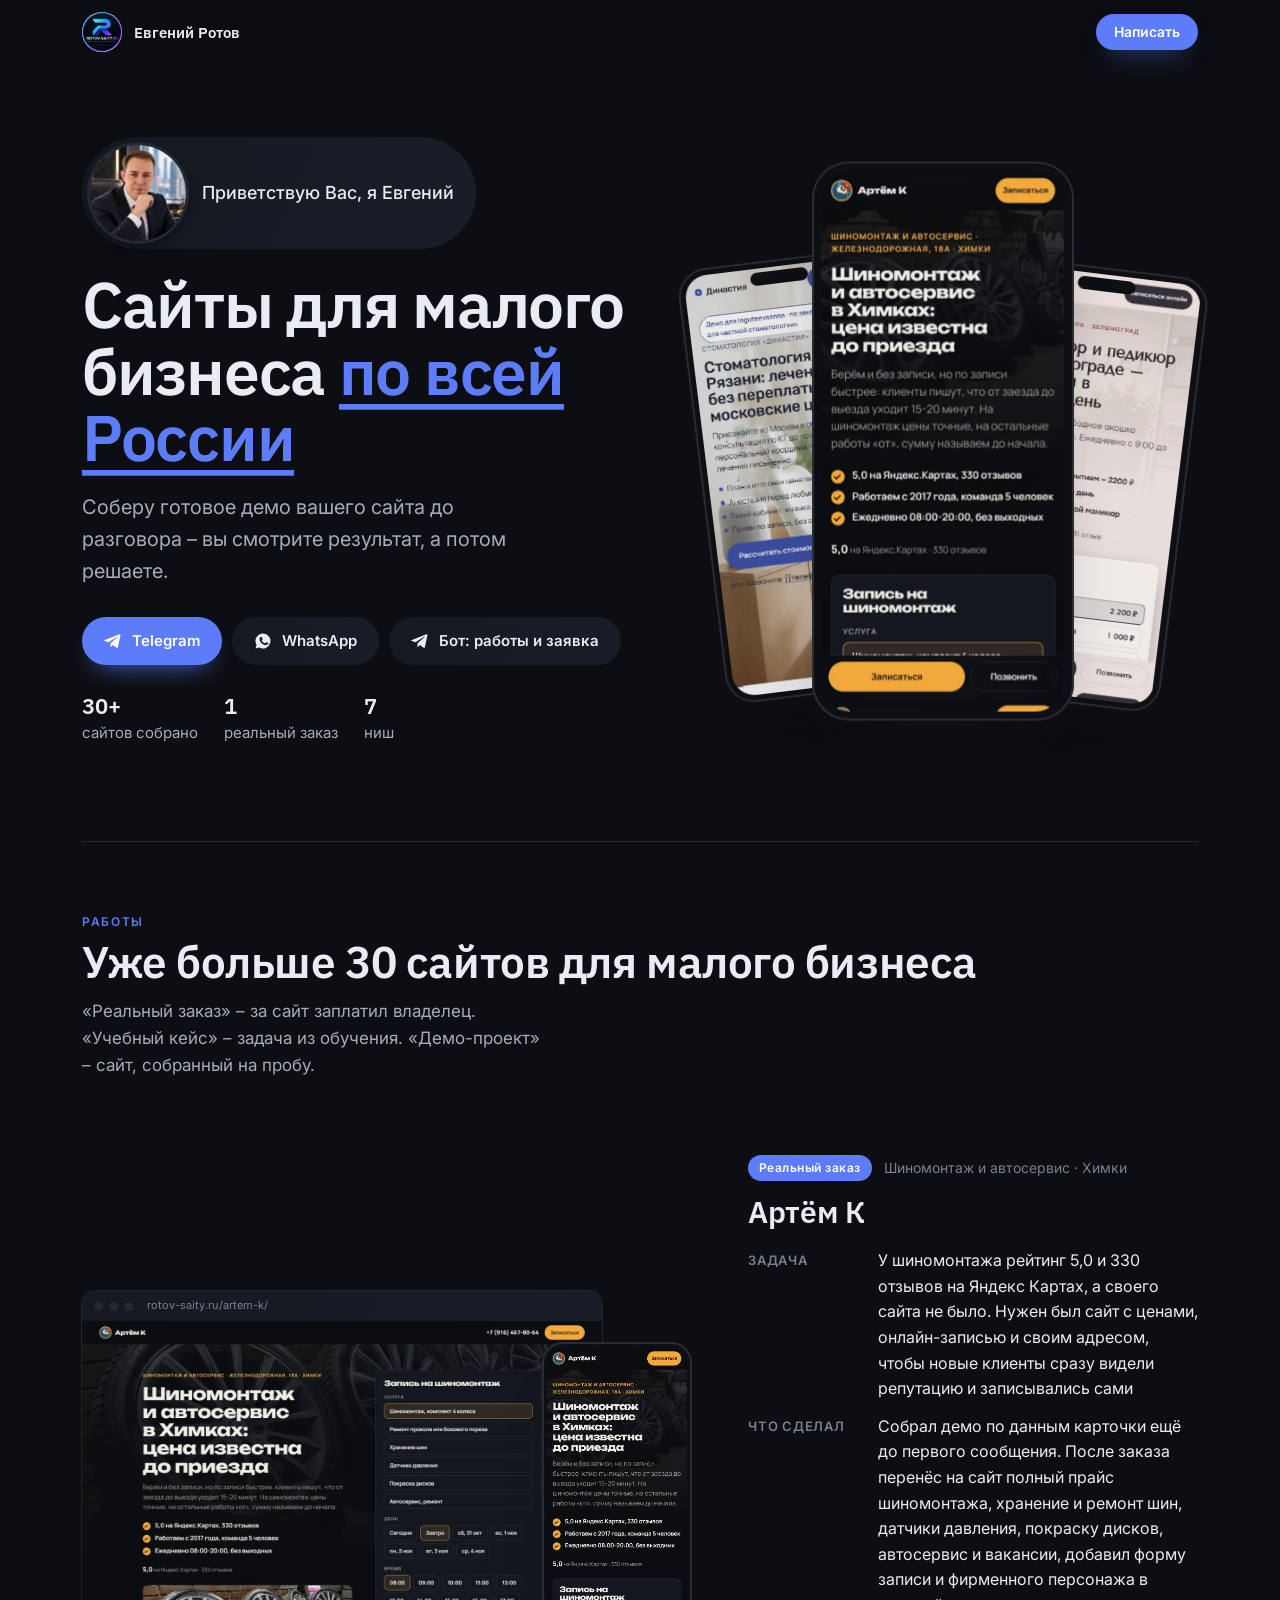
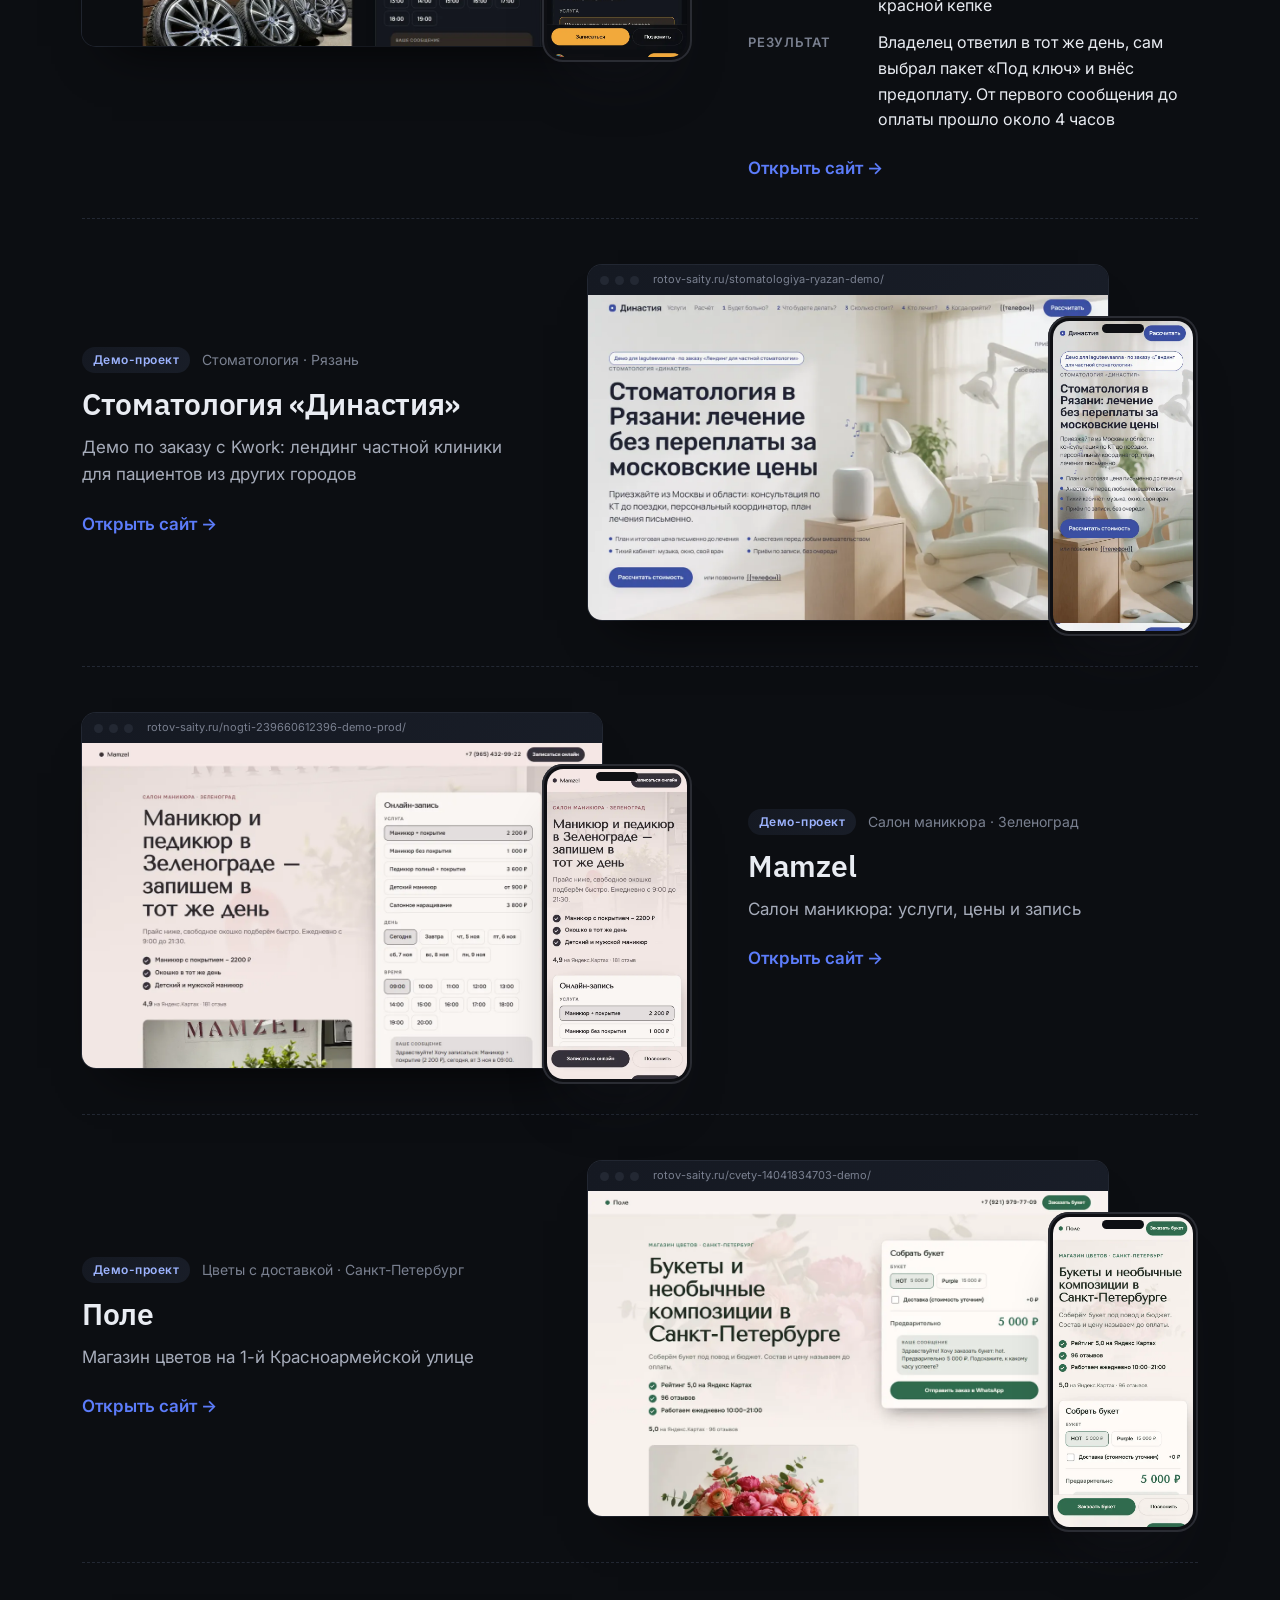
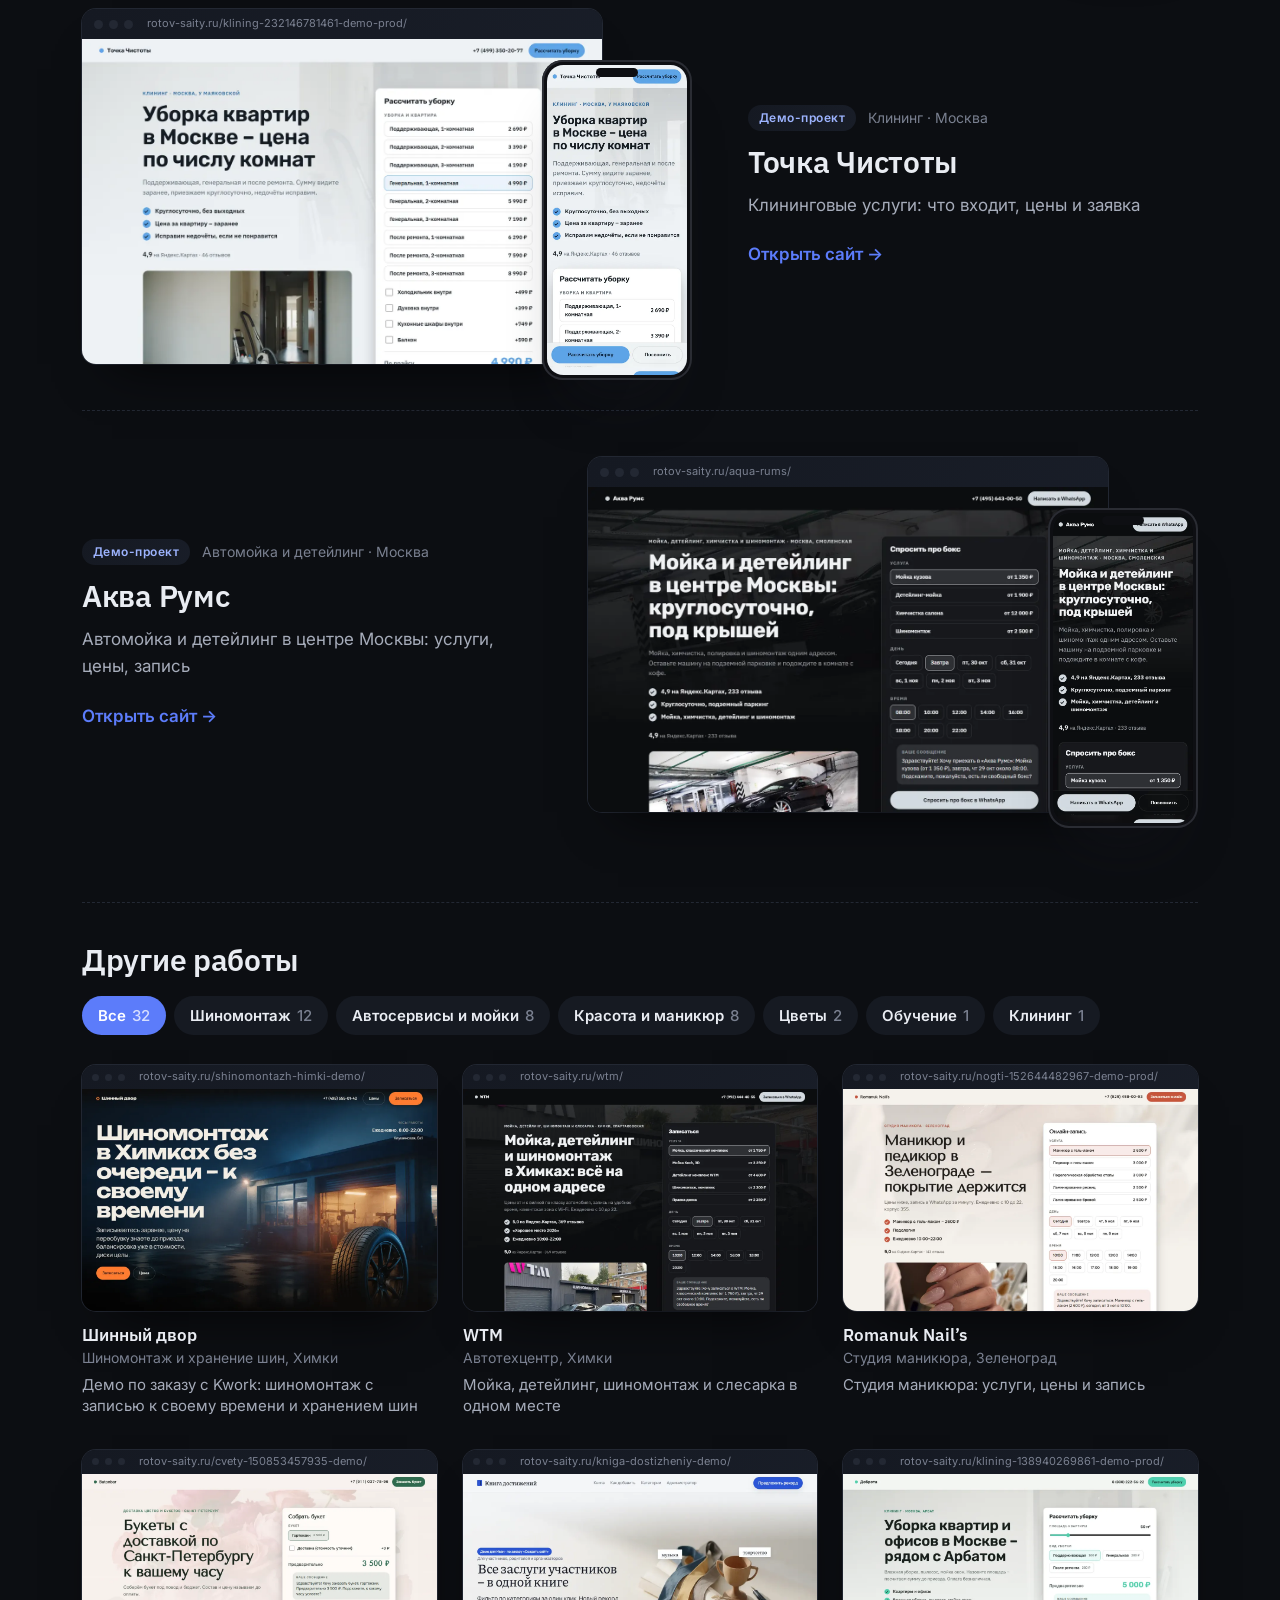
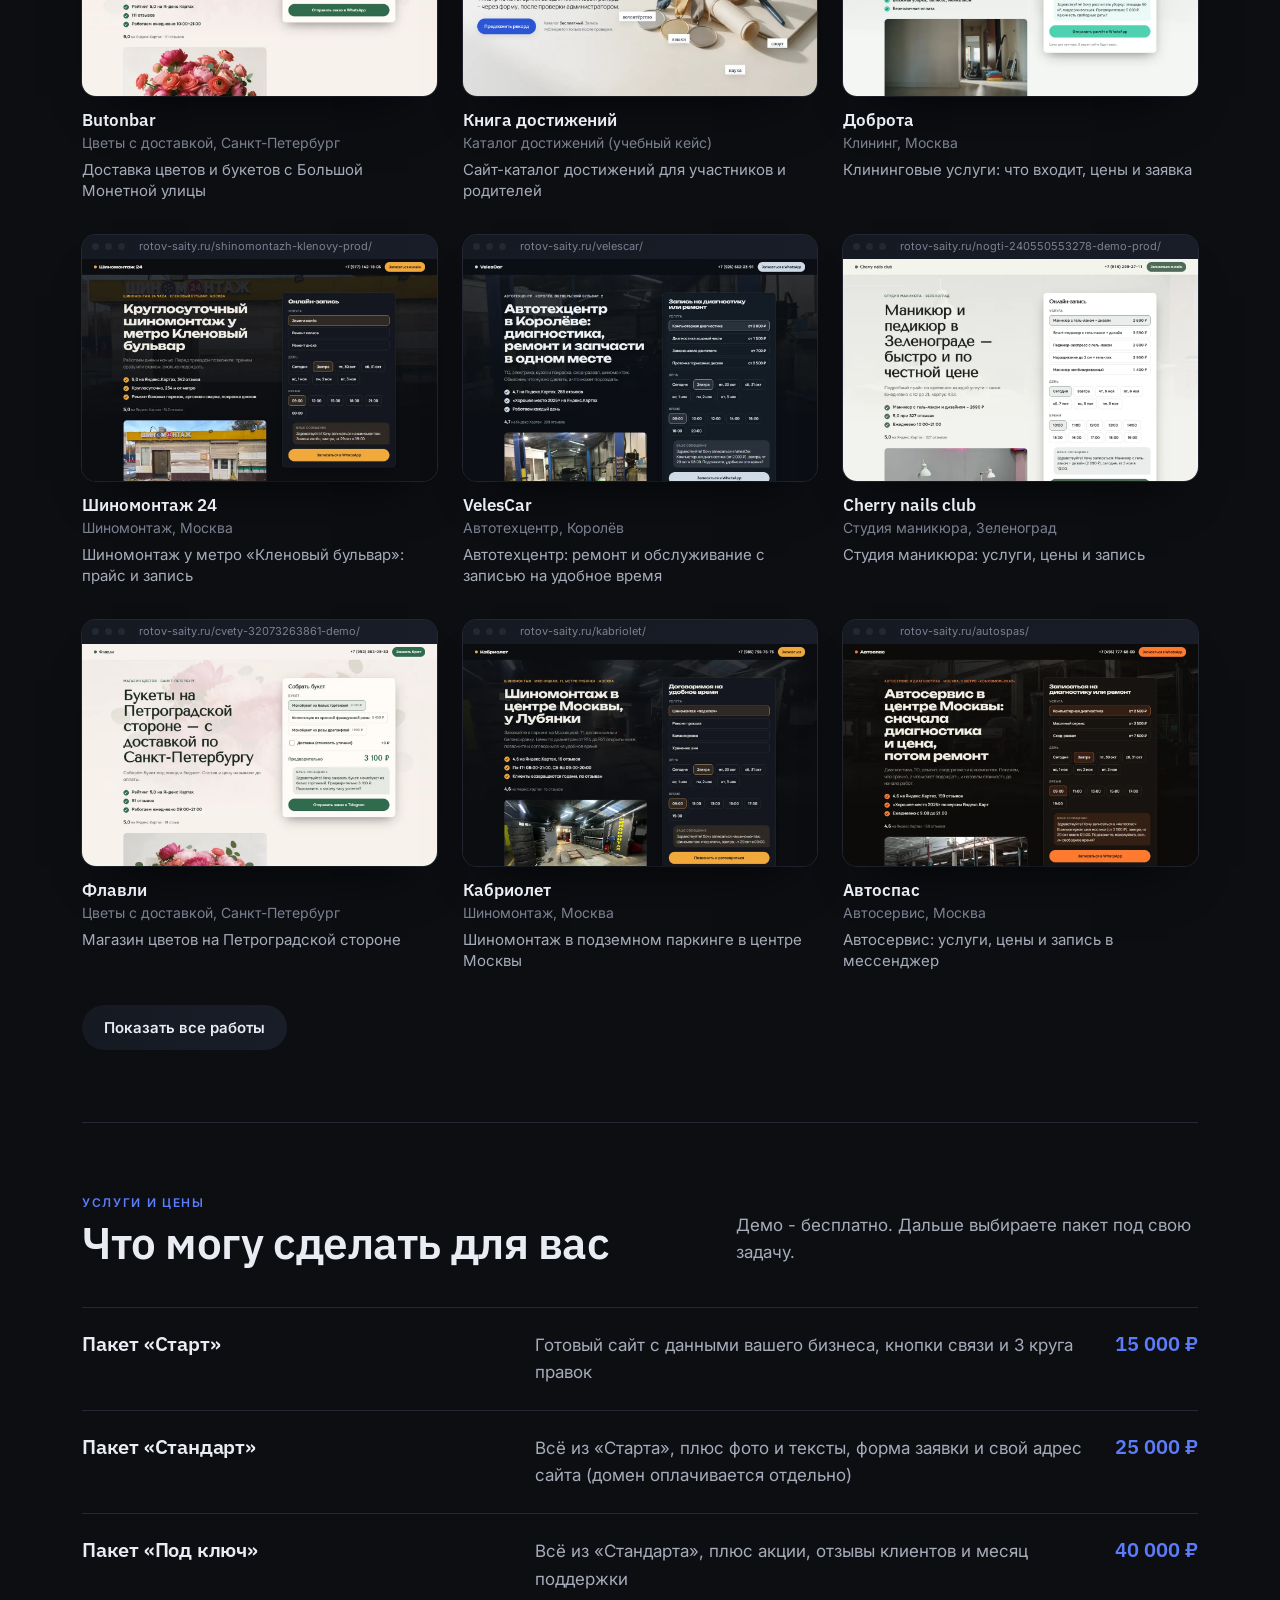
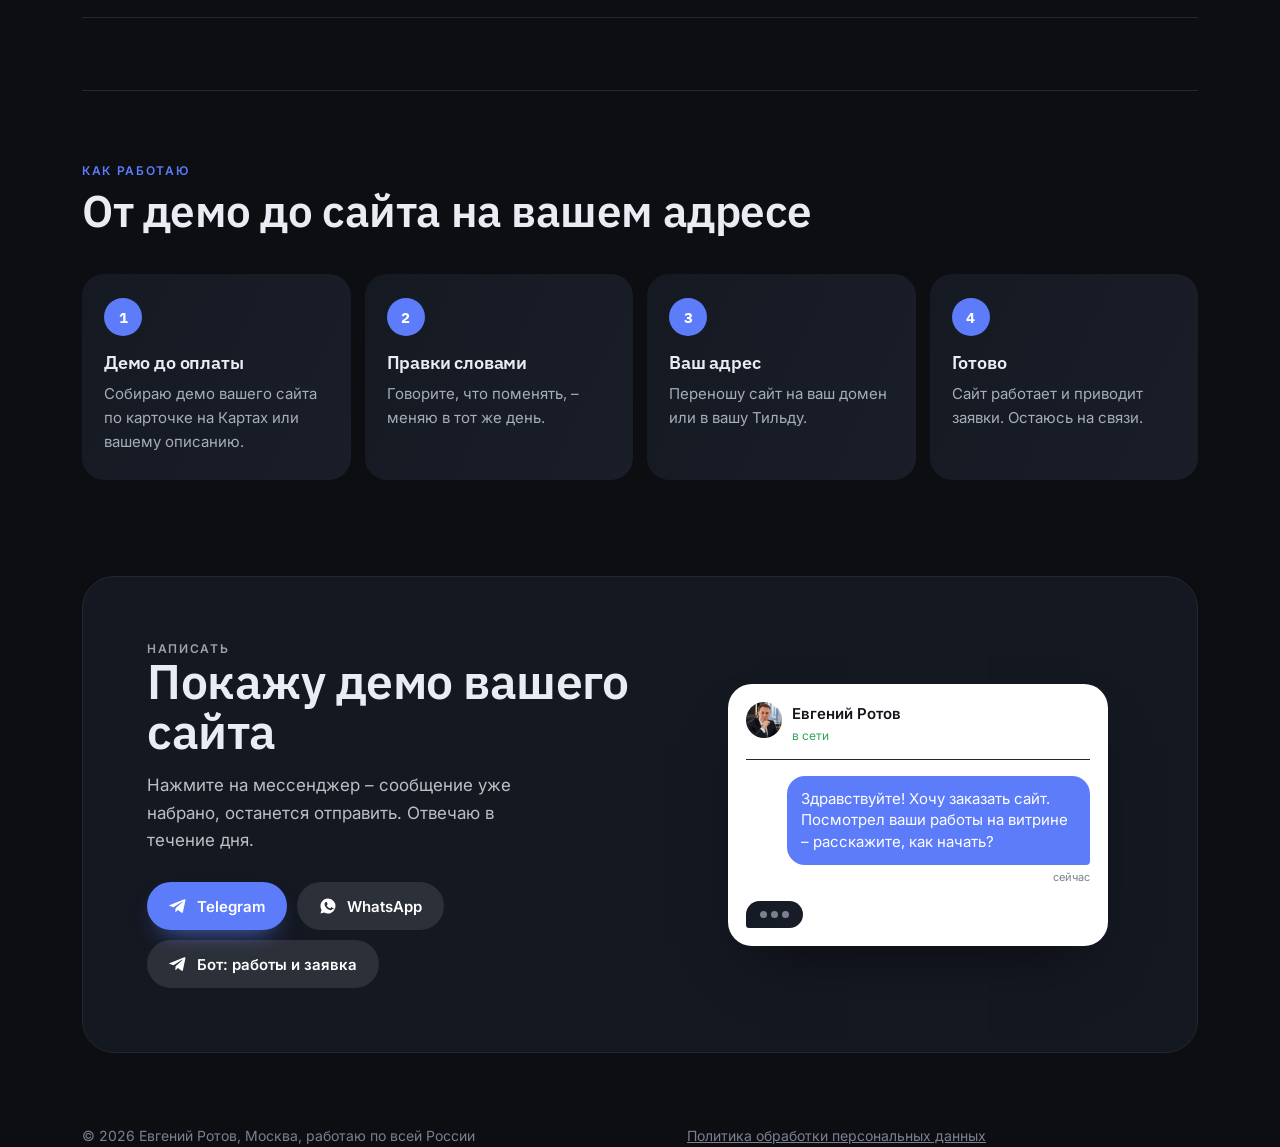
==== commit d7c015a7: "Публикация 04.11 22:46" ====
--- a/index.html
+++ b/index.html
@@ -12,7 +12,7 @@
 <meta name="color-scheme" content="light">
 <link rel="preconnect" href="https://fonts.googleapis.com">
 <link rel="preconnect" href="https://fonts.gstatic.com" crossorigin>
-<link href="https://fonts.googleapis.com/css2?family=Unbounded:wght@500;600;700&family=Golos+Text:wght@400;500;600;700&display=swap" rel="stylesheet">
+<link href="https://fonts.googleapis.com/css2?family=IBM+Plex+Sans:wght@500;600;700&family=Inter:wght@400;500;600;700&display=swap" rel="stylesheet">
 <style>
 /* Витрина веб-мастера. Палитра задаётся тремя переменными в :root – их меняет сборка (vitrina.mjs). */
 :root{
@@ -258,6 +258,28 @@
 .badge.demo{color:#1E4A73}
 .fan::before{background:radial-gradient(closest-side,#DCEEFC,transparent 72%)}
 @keyframes vpWave{0%{background-position:0% 50%}100%{background-position:100% 50%}}
+
+/* строгая тёмная тема: графитовый фон, спокойные шрифты IBM Plex Sans + Inter */
+:root{
+  --paper:#0C0E12;--ink:#E9ECF2;--ink-2:#A6ACBA;--ink-3:#7A8090;--line:#232833;
+  --soft:#161A22;--accent:#5C7CFA;
+  --display:"IBM Plex Sans","Inter",system-ui,sans-serif;--body:"Inter",system-ui,sans-serif;
+  --wave:linear-gradient(115deg,#151922 0%,#1A1F2A 50%,#151922 100%);
+}
+h1,h2,h3{font-weight:600;letter-spacing:-.01em}
+h1{letter-spacing:-.02em}
+.eyebrow{letter-spacing:.14em}
+.top{background:rgba(12,14,18,.88)}
+.browser{background:#0C0E12;box-shadow:0 30px 50px -30px rgba(0,0,0,.8),0 0 0 1px var(--line)}
+.badge.demo{color:#9DB4FF}
+.fan::before{background:radial-gradient(closest-side,#1A2030,transparent 72%)}
+.hello img,.hello b{box-shadow:0 0 0 3px var(--line),0 6px 18px rgba(0,0,0,.5)}
+.hello img:hover,.hello img:focus{box-shadow:0 0 0 2px var(--line),0 18px 48px rgba(0,0,0,.7)}
+.final{background:#141821;border:1px solid var(--line);color:var(--ink)}
+.toast{background:#232833;color:var(--ink)}
+.vp-card:hover .browser{box-shadow:0 34px 50px -30px rgba(0,0,0,.9),0 0 0 1px var(--line)}
+.vp-chip[aria-pressed="true"],.btn-main,.badge.real,.steps li::before,.bubble,.vp-up{color:#fff}
+.chat{background:#fff;color:#14151A}
 
 @media (prefers-reduced-motion:reduce){
   .hello img,.brand i,.browser,.devices .phone,.price li,.steps li,.vp-chip{transition:none}
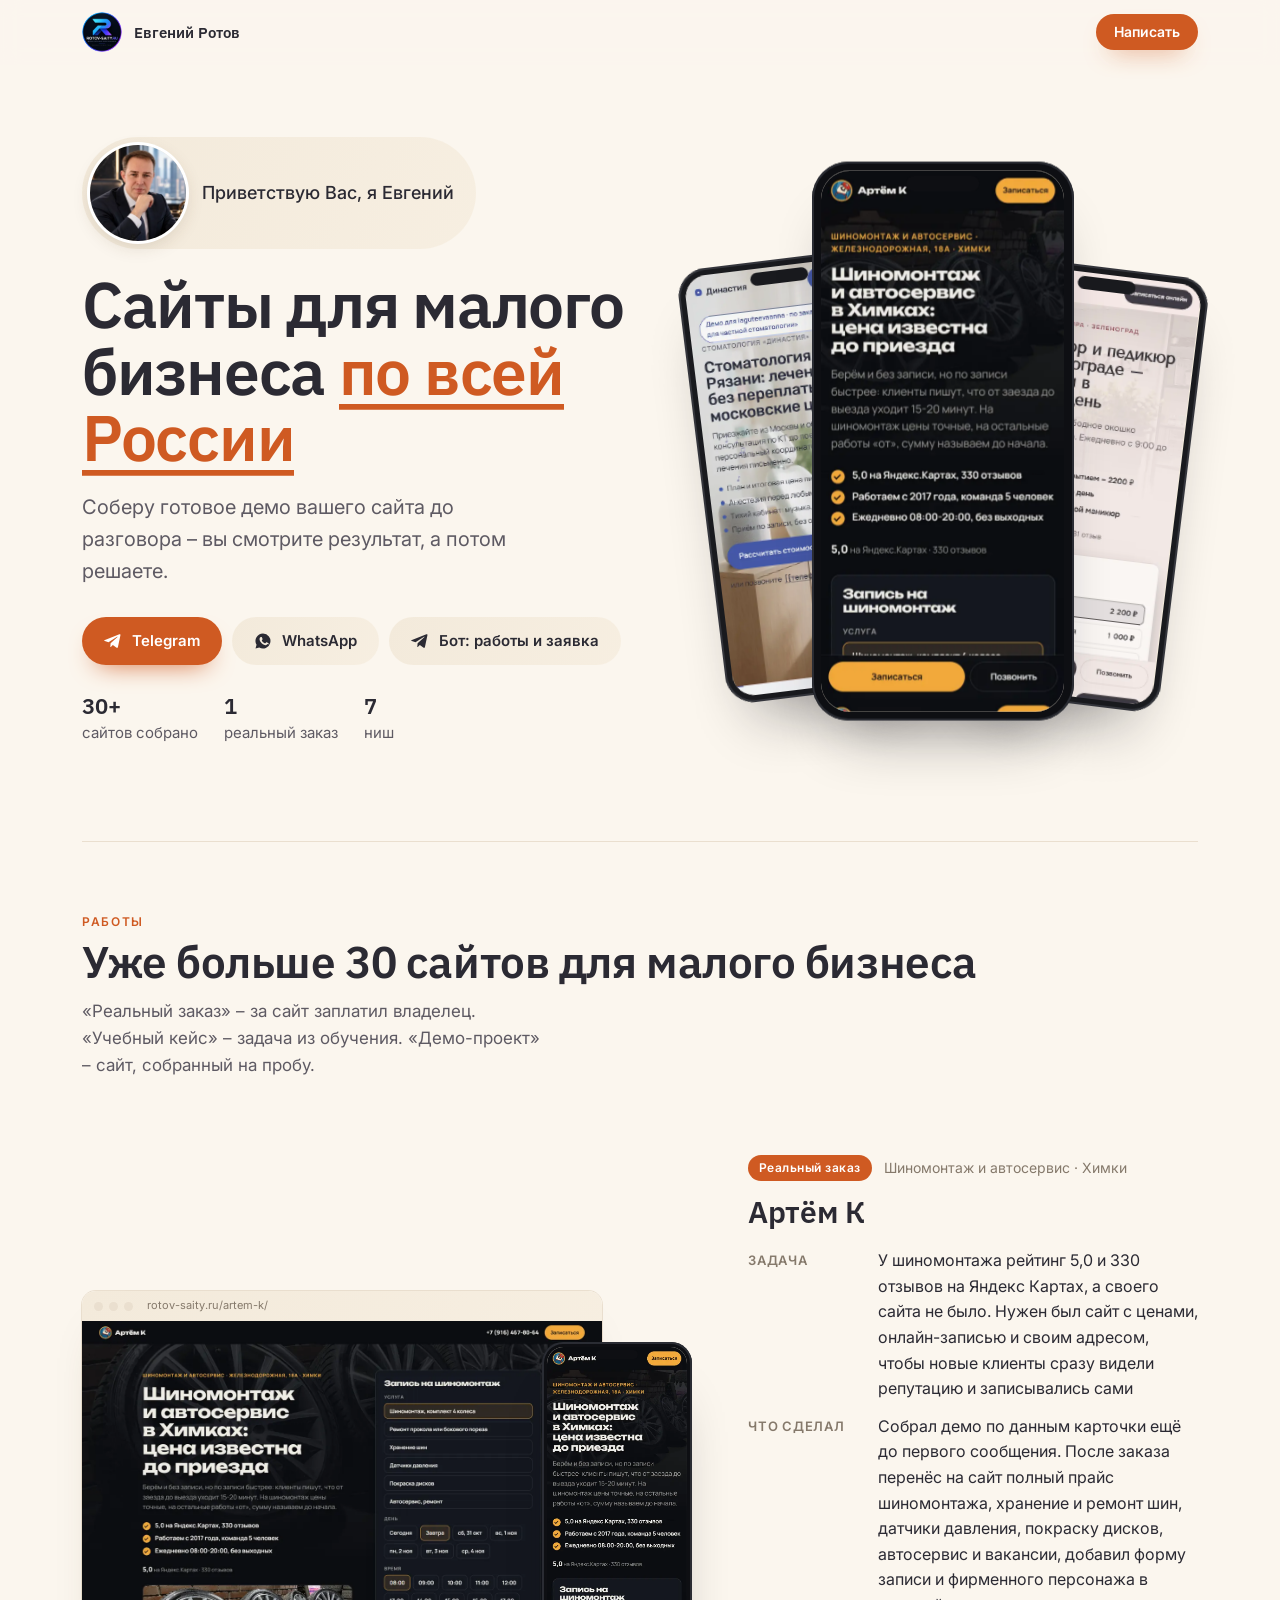
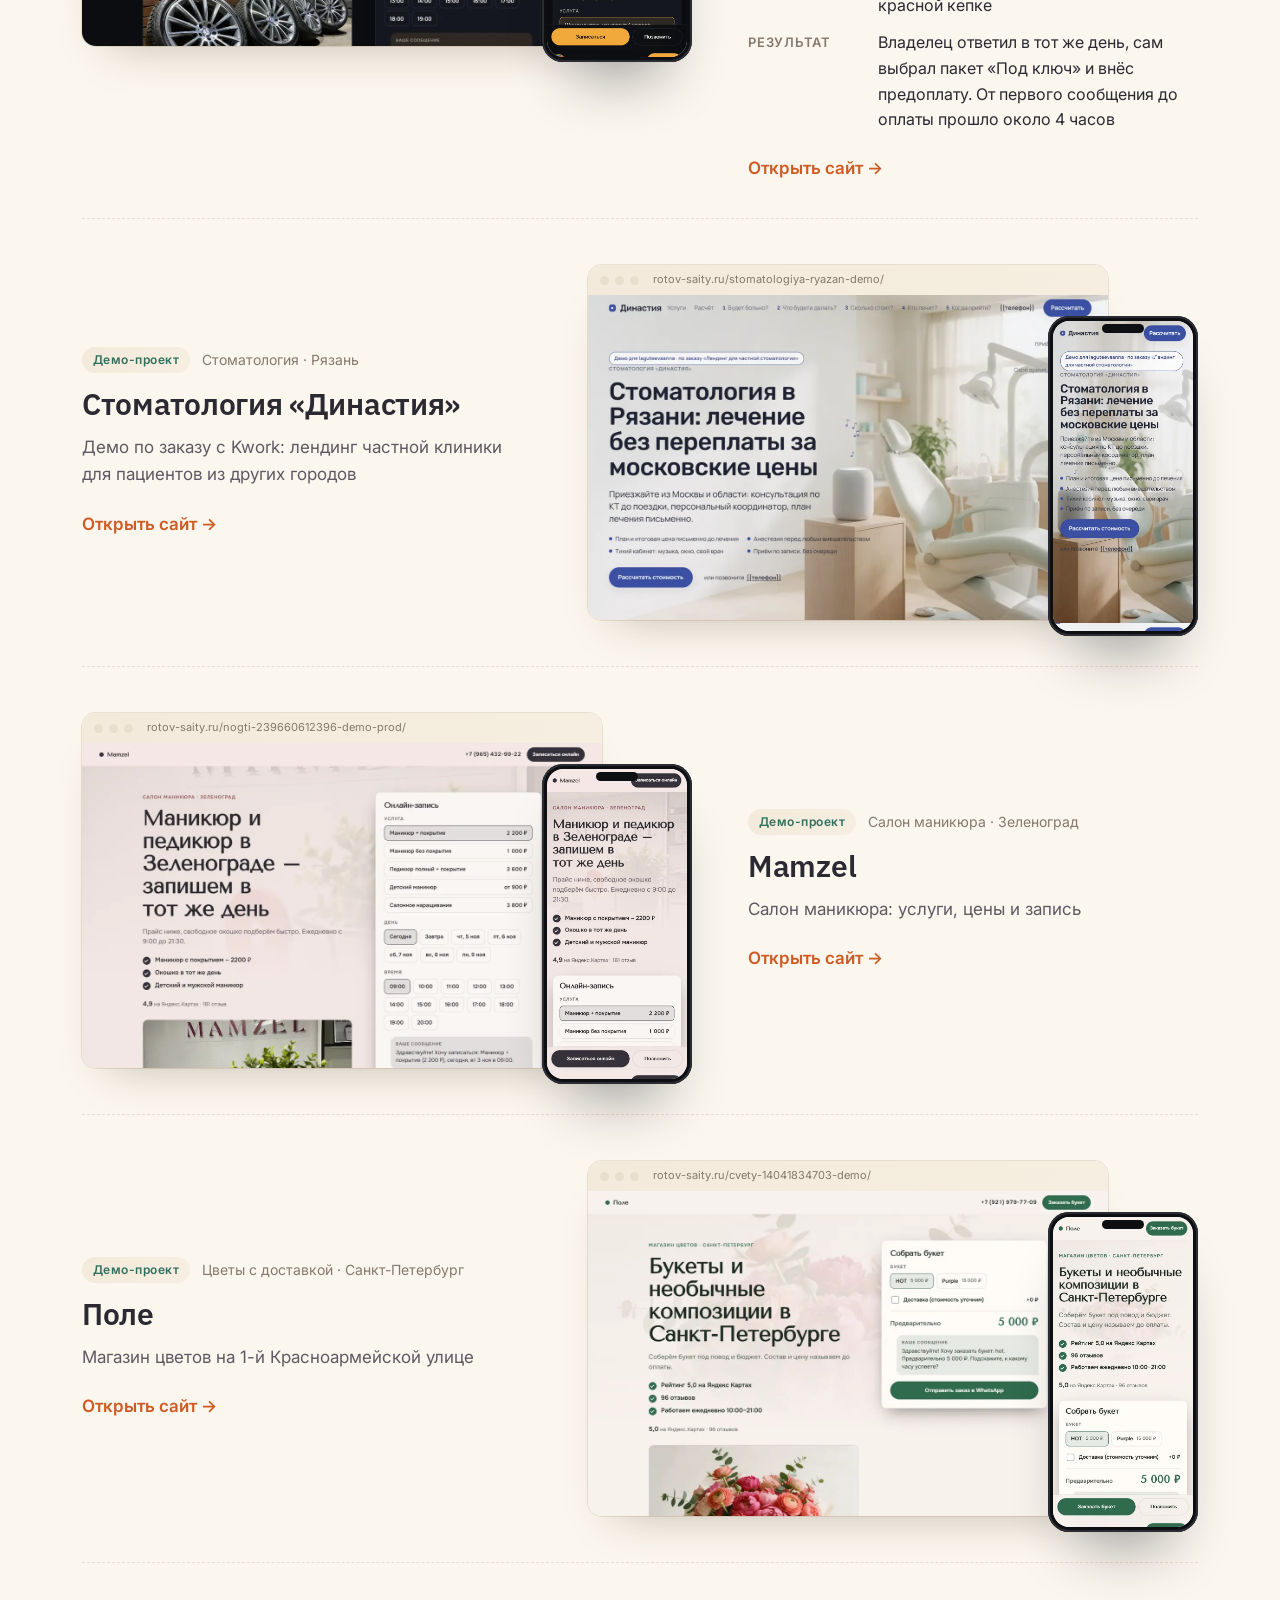
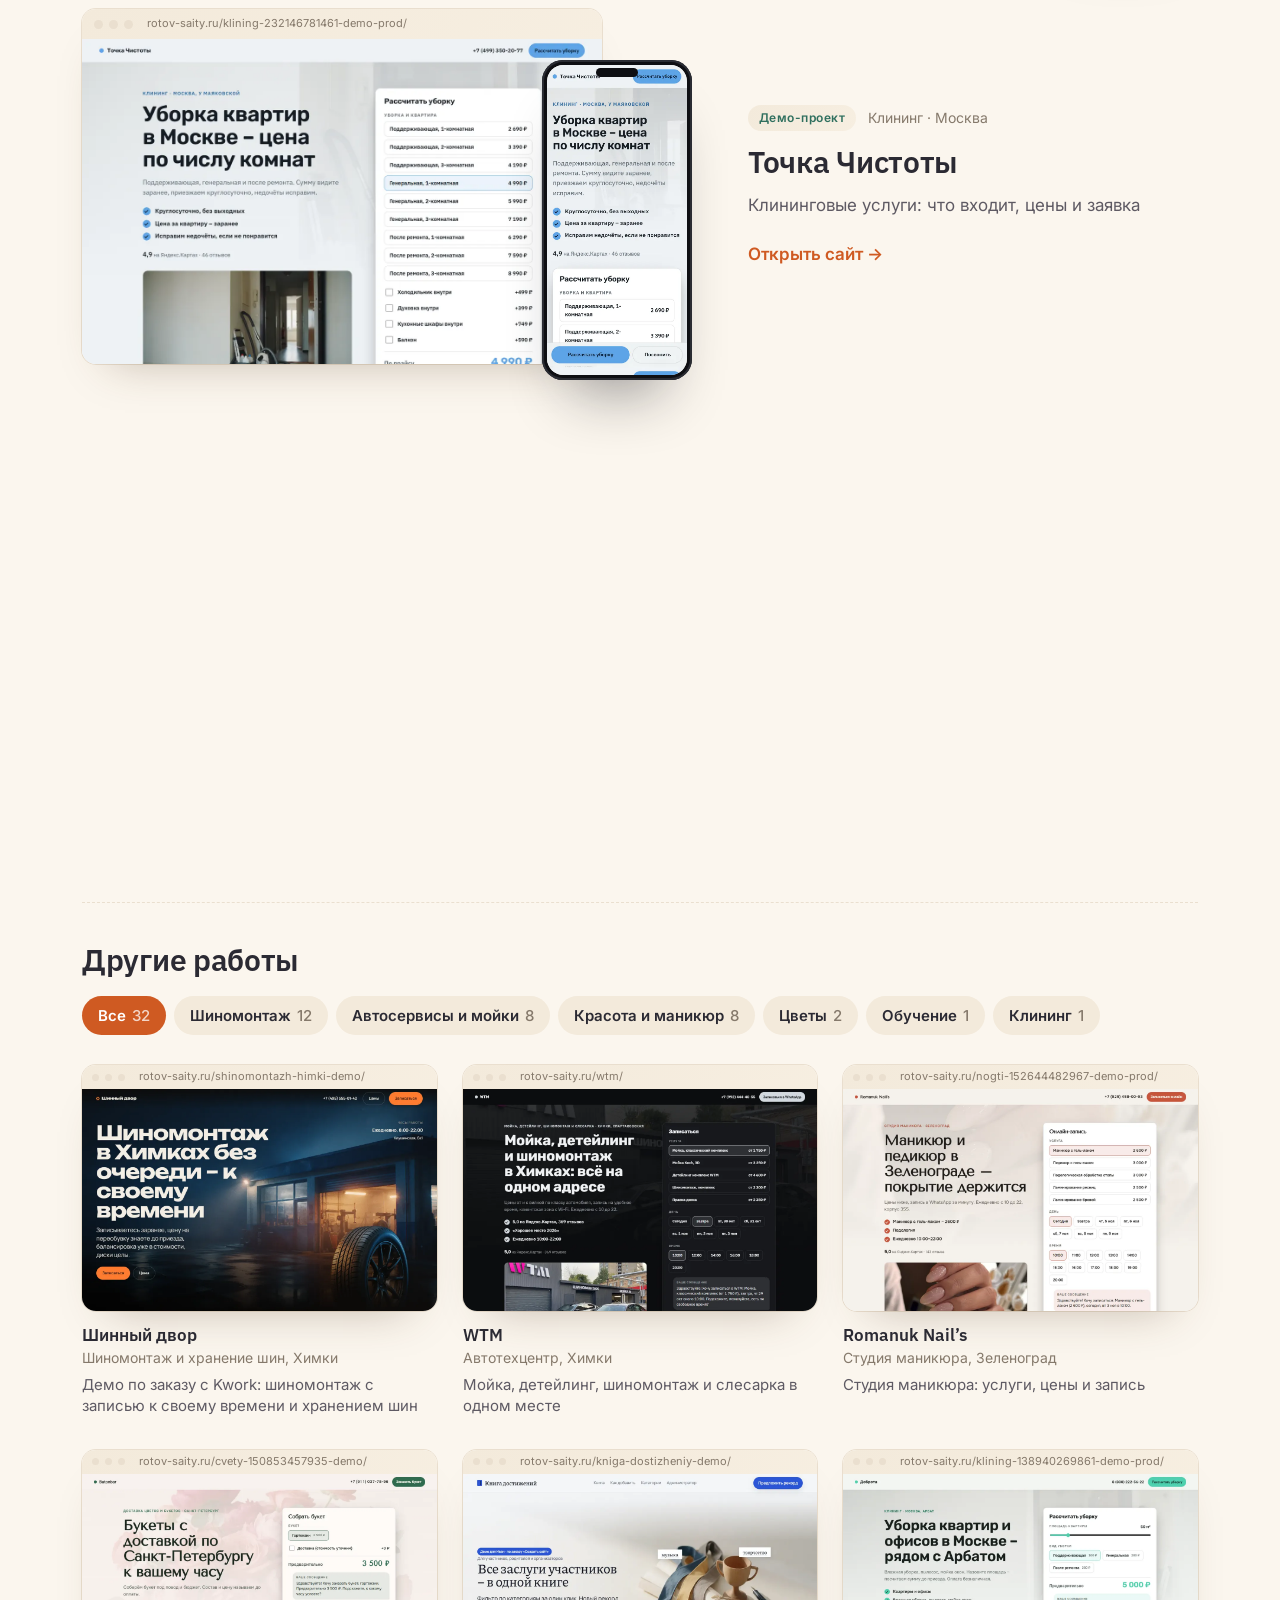
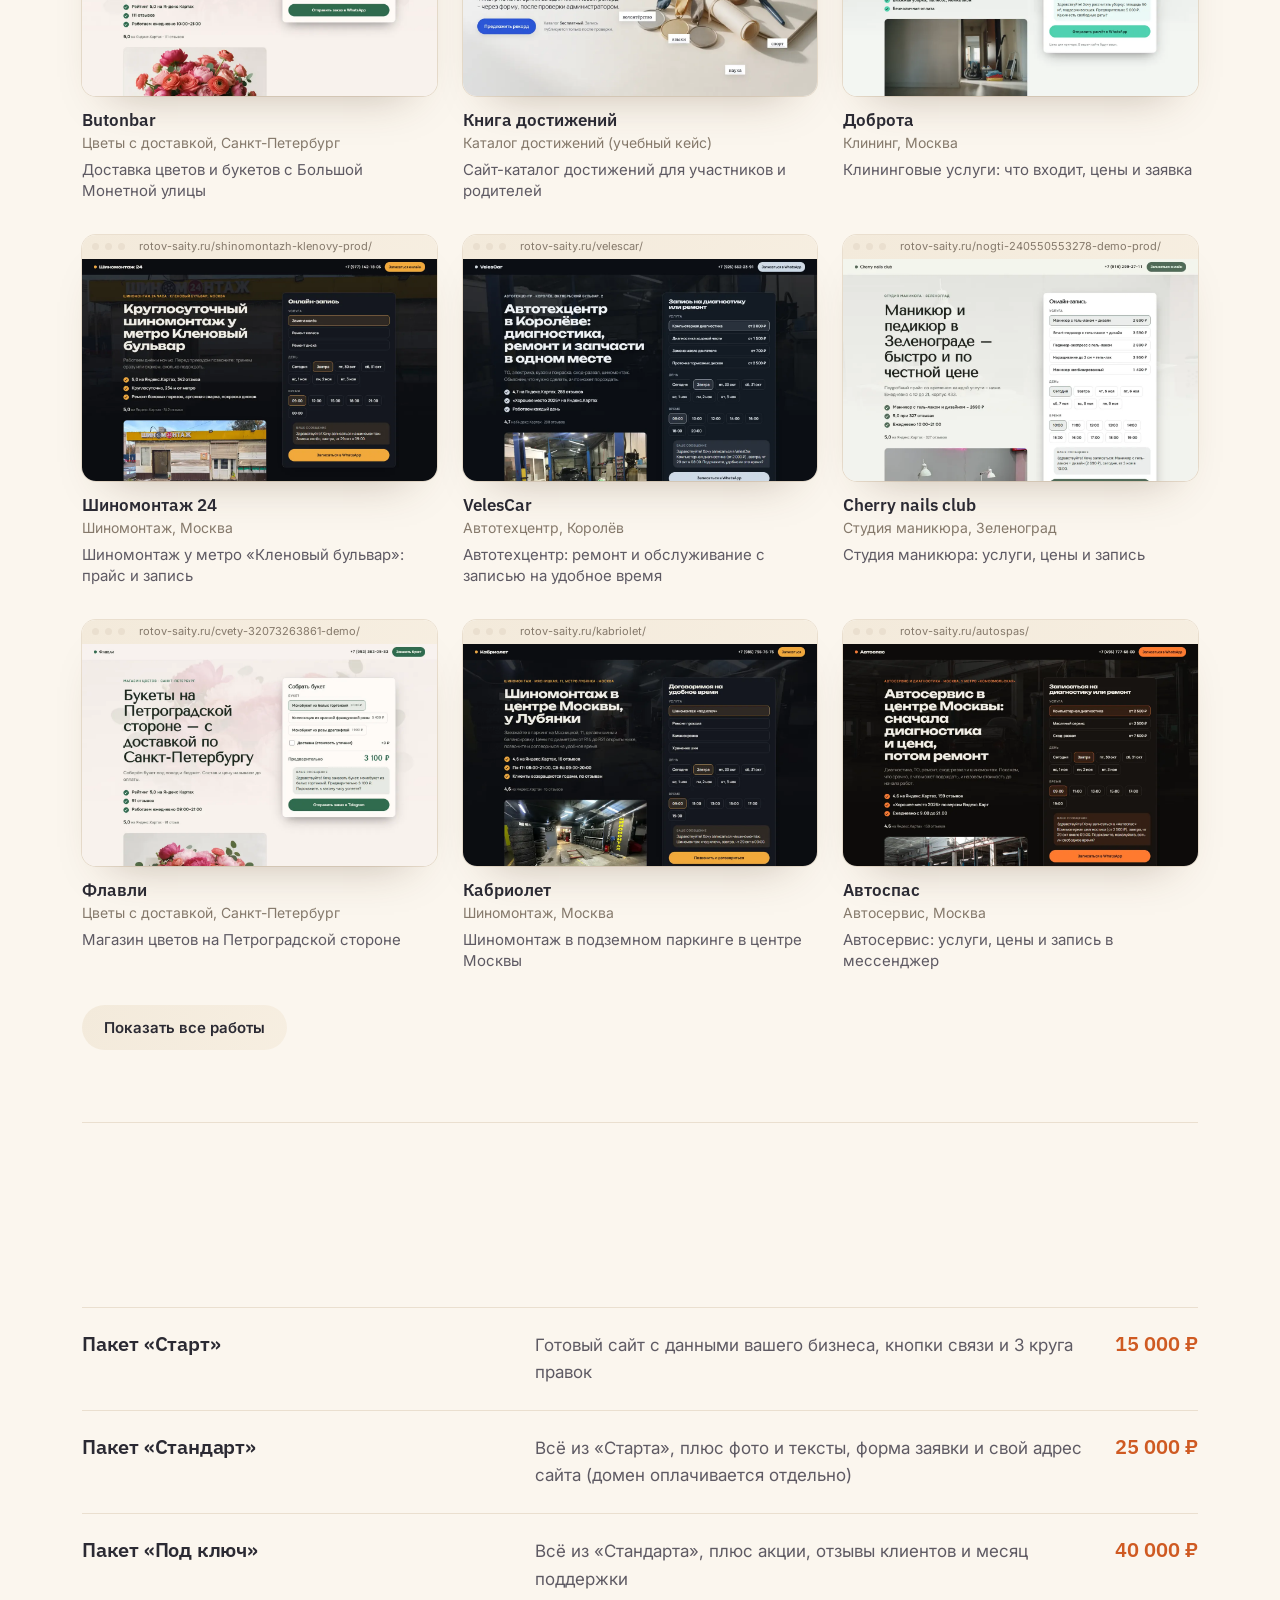
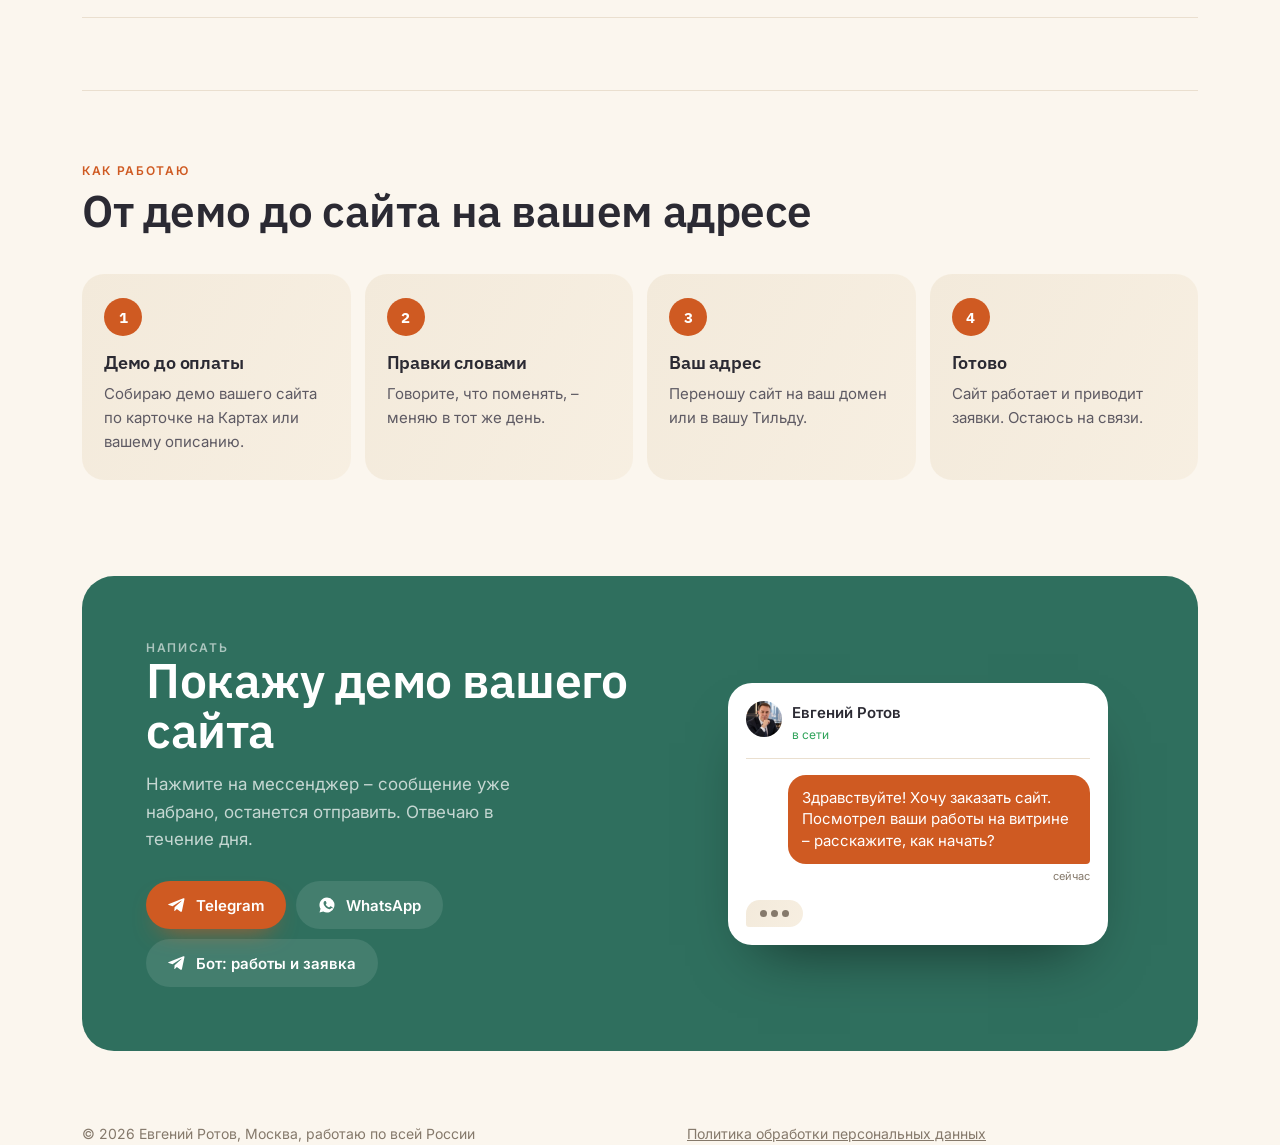
==== commit a5a7268d: "Светлая палитра Тёплые сливки" ====
--- a/index.html
+++ b/index.html
@@ -259,27 +259,27 @@
 .fan::before{background:radial-gradient(closest-side,#DCEEFC,transparent 72%)}
 @keyframes vpWave{0%{background-position:0% 50%}100%{background-position:100% 50%}}
 
-/* строгая тёмная тема: графитовый фон, спокойные шрифты IBM Plex Sans + Inter */
+/* светлая тема «Тёплые сливки»: кремовый фон, терракотовый акцент, зелёные вставки; шрифты IBM Plex Sans + Inter */
 :root{
-  --paper:#0C0E12;--ink:#E9ECF2;--ink-2:#A6ACBA;--ink-3:#7A8090;--line:#232833;
-  --soft:#161A22;--accent:#5C7CFA;
+  --paper:#FBF6EE;--ink:#2B2A33;--ink-2:#5E5A63;--ink-3:#85796B;--line:#EADFCF;
+  --soft:#F3EADB;--accent:#CF5A22;
   --display:"IBM Plex Sans","Inter",system-ui,sans-serif;--body:"Inter",system-ui,sans-serif;
-  --wave:linear-gradient(115deg,#151922 0%,#1A1F2A 50%,#151922 100%);
+  --wave:linear-gradient(115deg,#F3EADB 0%,#F8F0E3 50%,#F3EADB 100%);
 }
 h1,h2,h3{font-weight:600;letter-spacing:-.01em}
 h1{letter-spacing:-.02em}
 .eyebrow{letter-spacing:.14em}
-.top{background:rgba(12,14,18,.88)}
-.browser{background:#0C0E12;box-shadow:0 30px 50px -30px rgba(0,0,0,.8),0 0 0 1px var(--line)}
-.badge.demo{color:#9DB4FF}
-.fan::before{background:radial-gradient(closest-side,#1A2030,transparent 72%)}
-.hello img,.hello b{box-shadow:0 0 0 3px var(--line),0 6px 18px rgba(0,0,0,.5)}
-.hello img:hover,.hello img:focus{box-shadow:0 0 0 2px var(--line),0 18px 48px rgba(0,0,0,.7)}
-.final{background:#141821;border:1px solid var(--line);color:var(--ink)}
-.toast{background:#232833;color:var(--ink)}
-.vp-card:hover .browser{box-shadow:0 34px 50px -30px rgba(0,0,0,.9),0 0 0 1px var(--line)}
+.top{background:rgba(251,246,238,.9)}
+.browser{background:#fff;box-shadow:0 24px 44px -28px rgba(80,55,30,.35),0 0 0 1px var(--line)}
+.badge.demo{color:#2F6F5E}
+.fan::before{background:radial-gradient(closest-side,#E3F0EB,transparent 72%)}
+.hello img,.hello b{box-shadow:0 0 0 3px #fff,0 6px 18px rgba(80,55,30,.15)}
+.hello img:hover,.hello img:focus{box-shadow:0 0 0 2px #fff,0 18px 48px rgba(80,55,30,.3)}
+.final{background:#2F6F5E;border:0;color:#fff}
+.toast{background:#2B2A33;color:#fff}
+.vp-card:hover .browser{box-shadow:0 30px 46px -28px rgba(80,55,30,.4),0 0 0 1px var(--line)}
 .vp-chip[aria-pressed="true"],.btn-main,.badge.real,.steps li::before,.bubble,.vp-up{color:#fff}
-.chat{background:#fff;color:#14151A}
+.chat{background:#fff;color:#2B2A33}
 
 @media (prefers-reduced-motion:reduce){
   .hello img,.brand i,.browser,.devices .phone,.price li,.steps li,.vp-chip{transition:none}
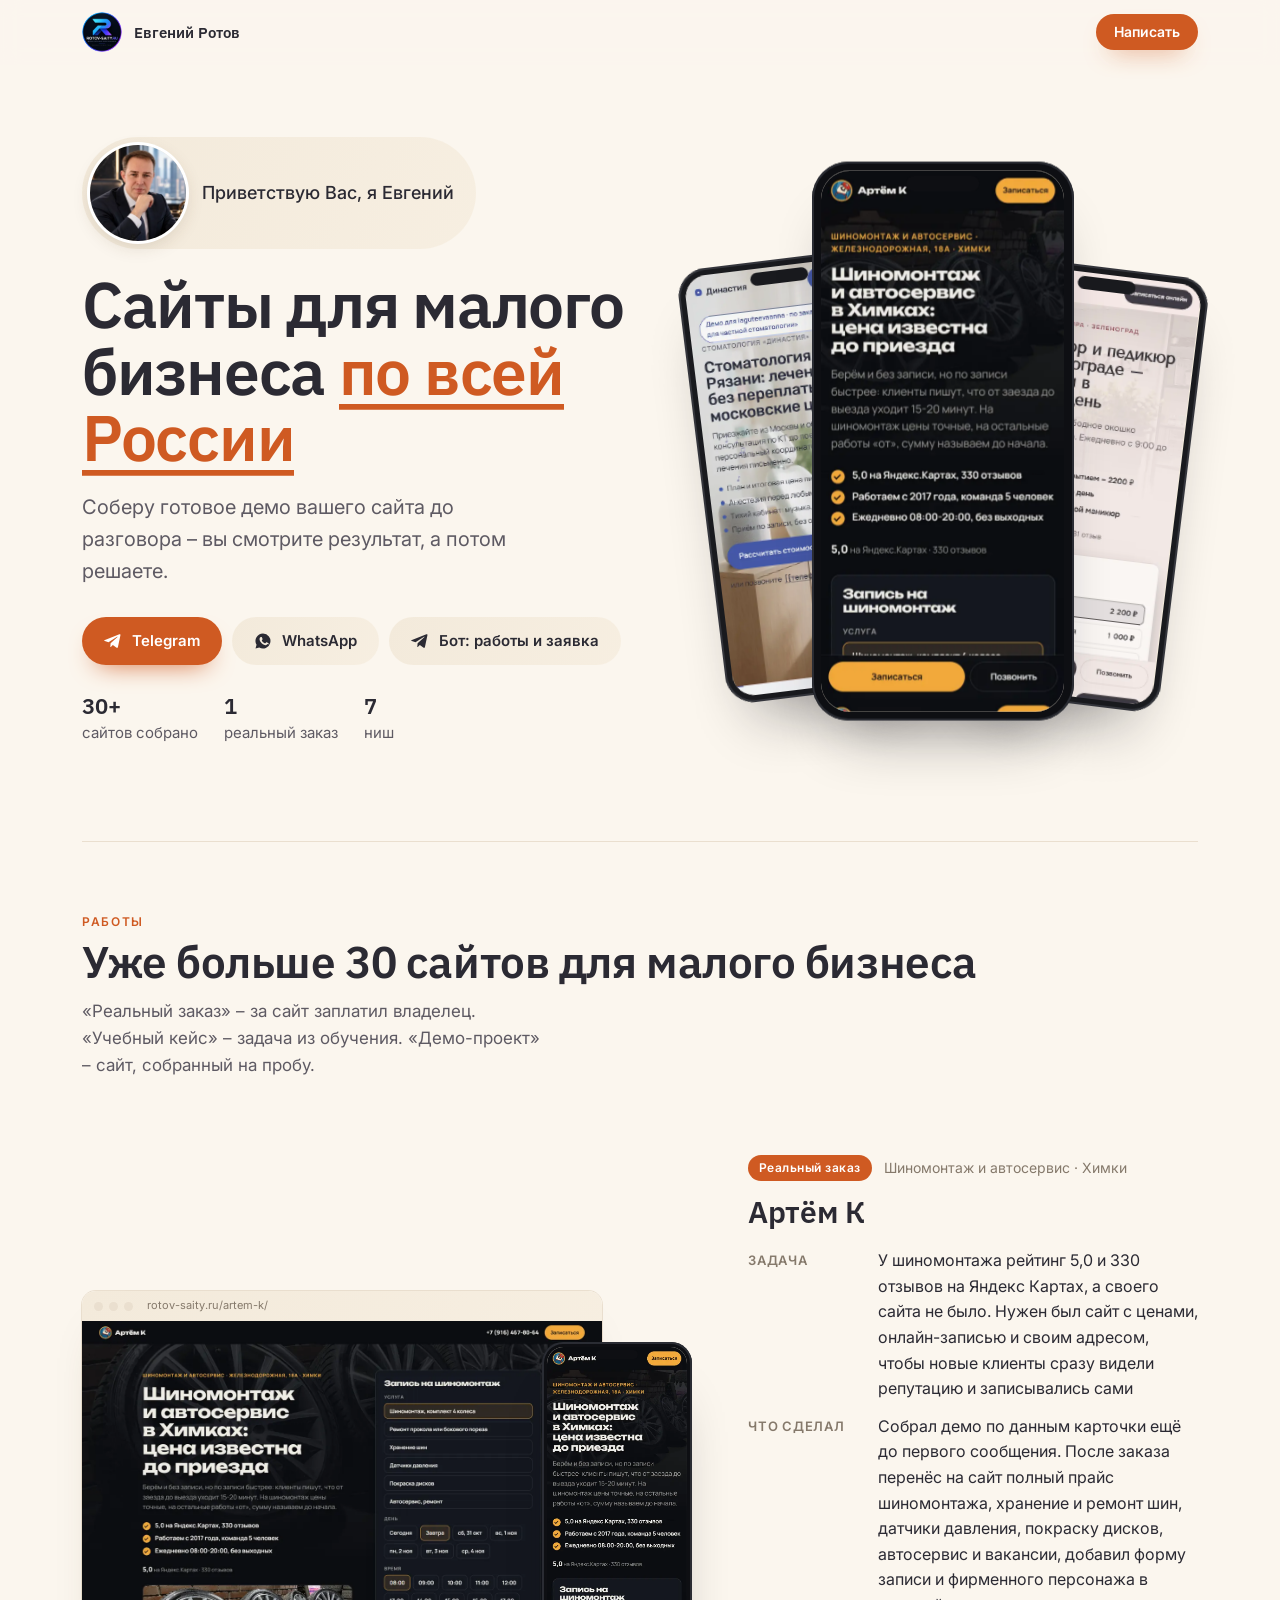
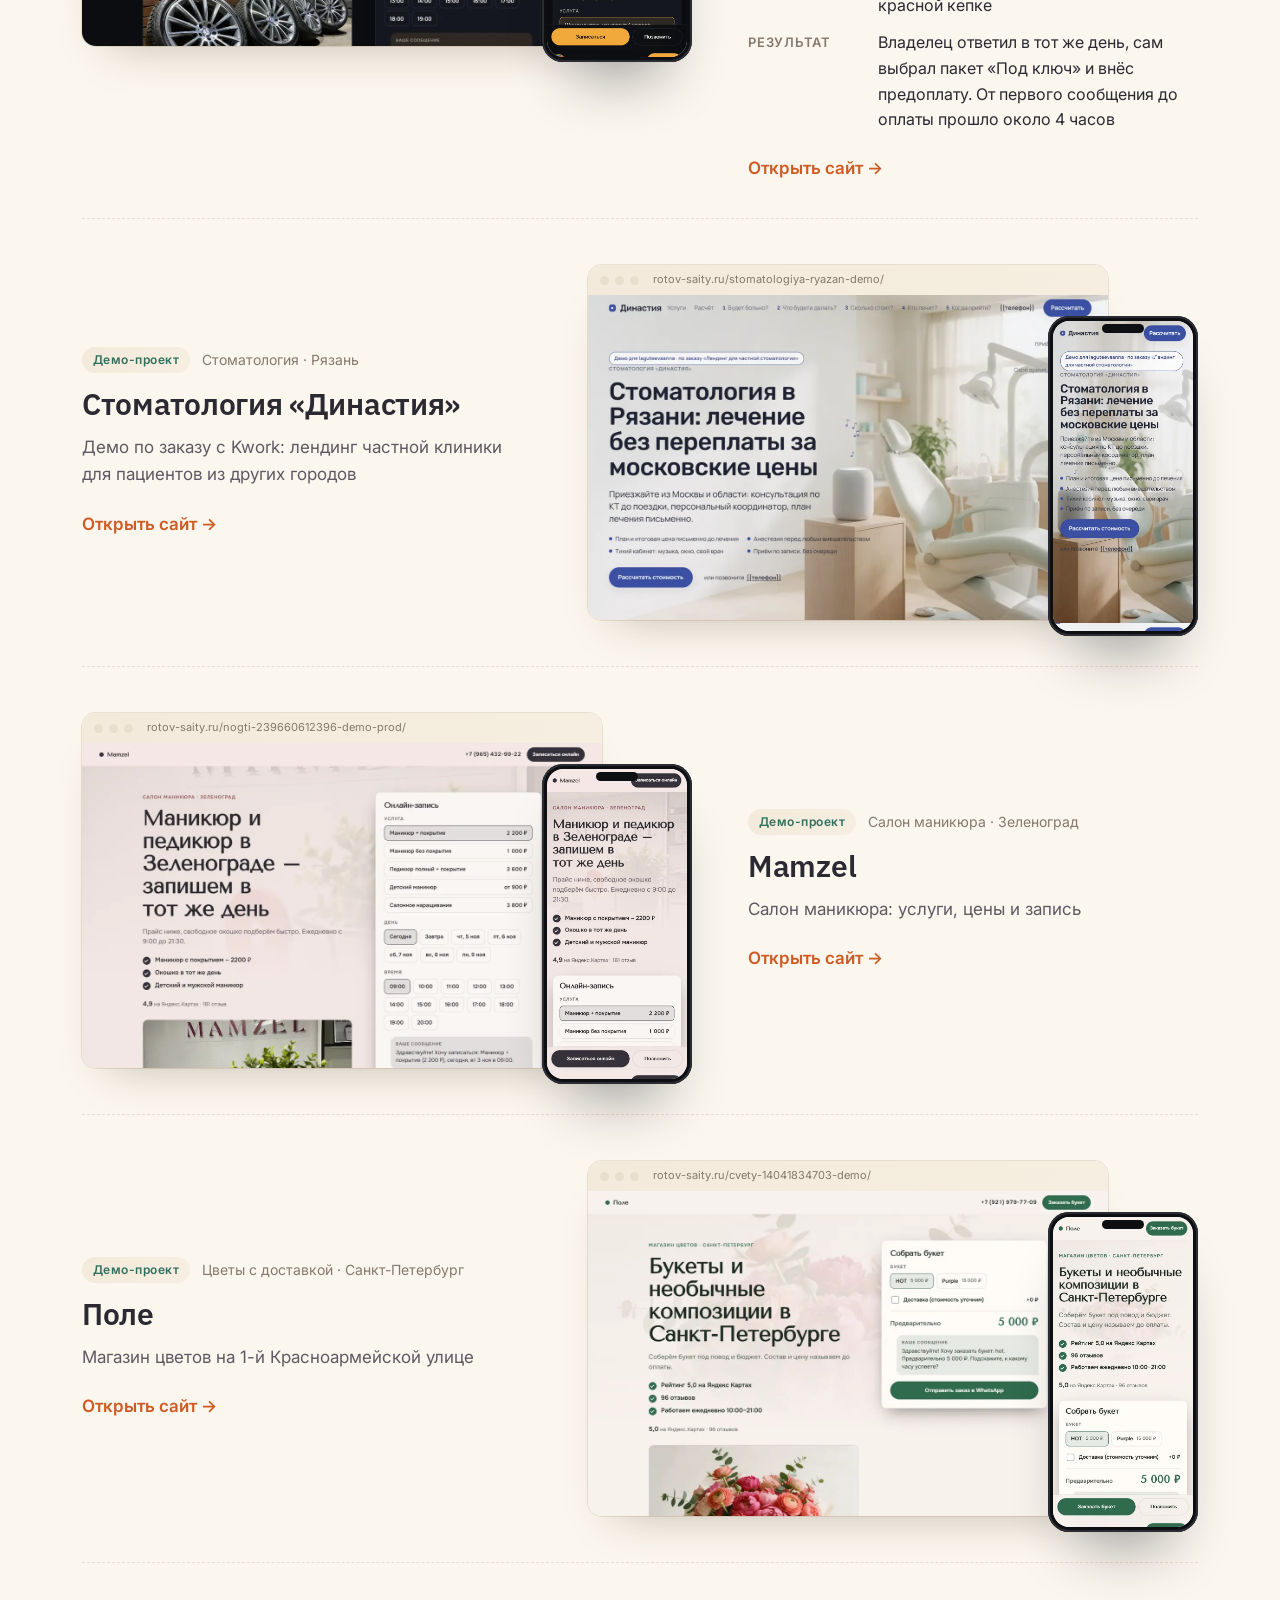
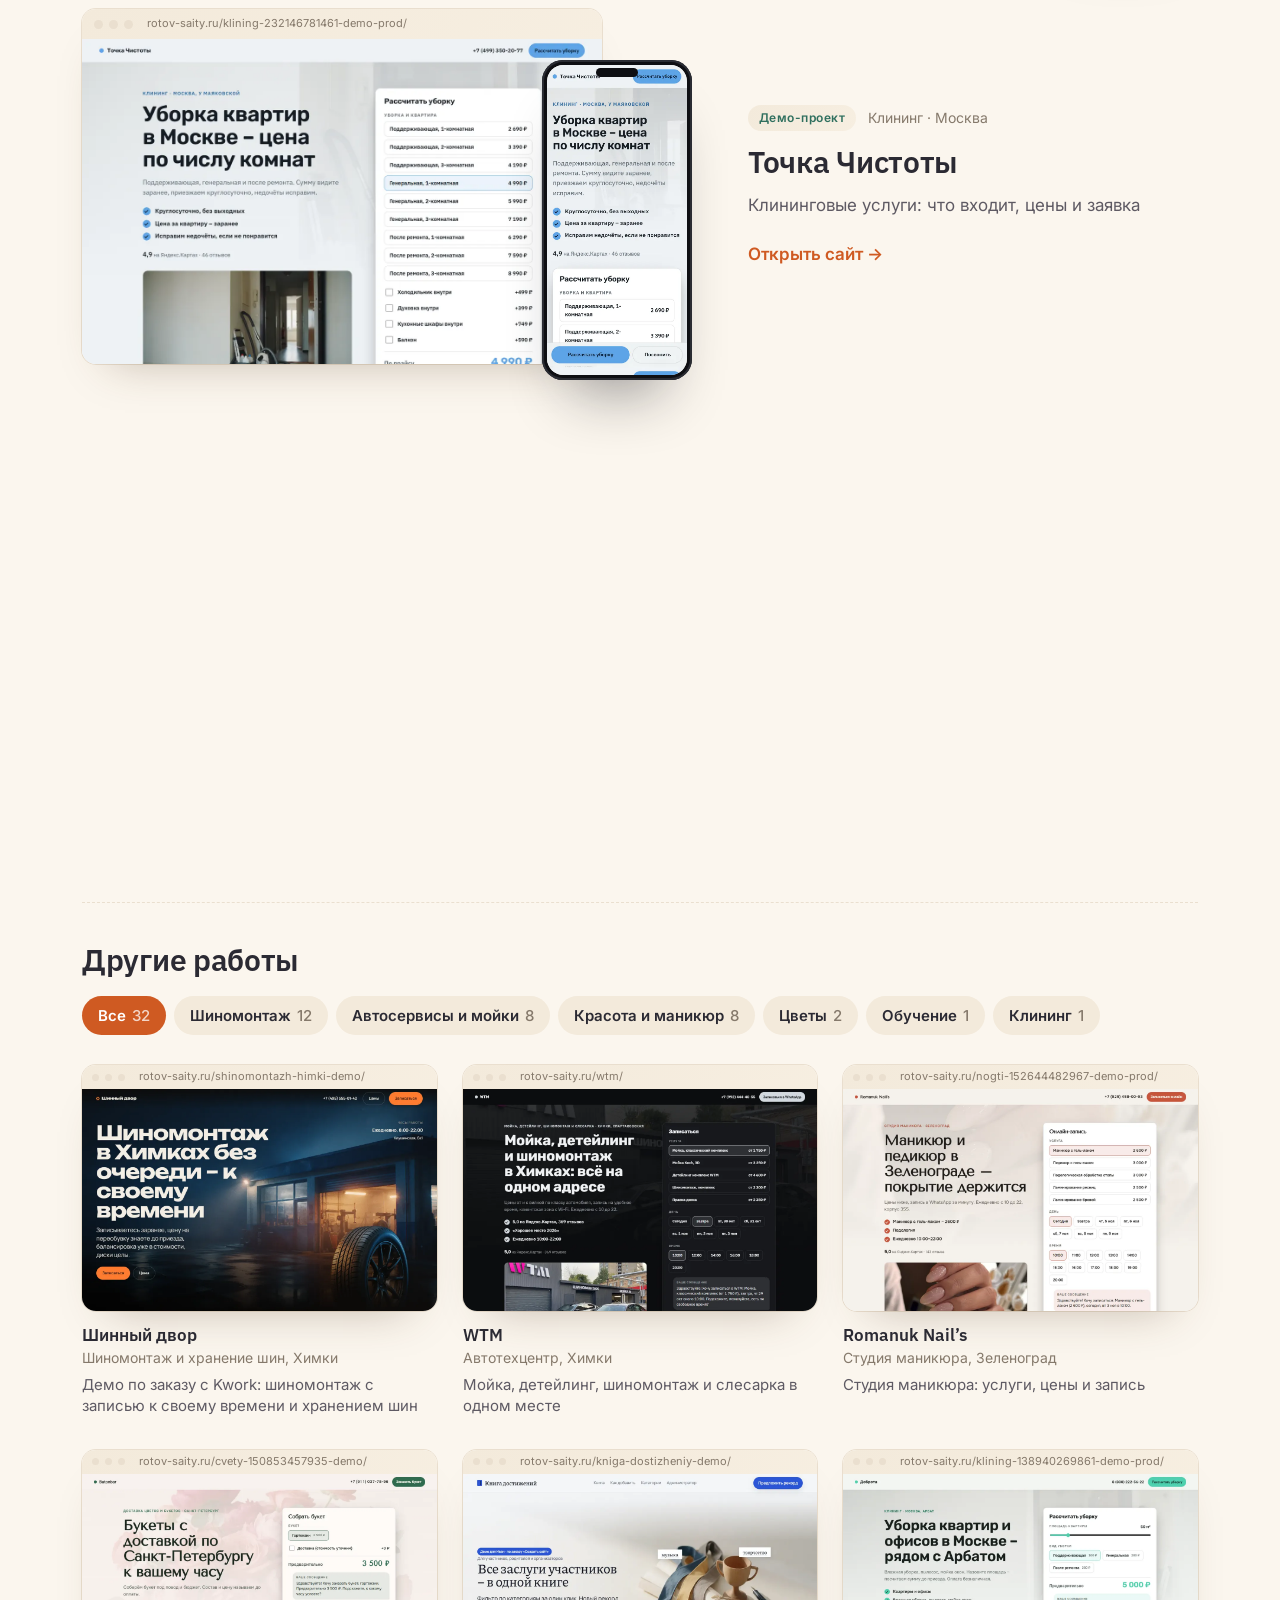
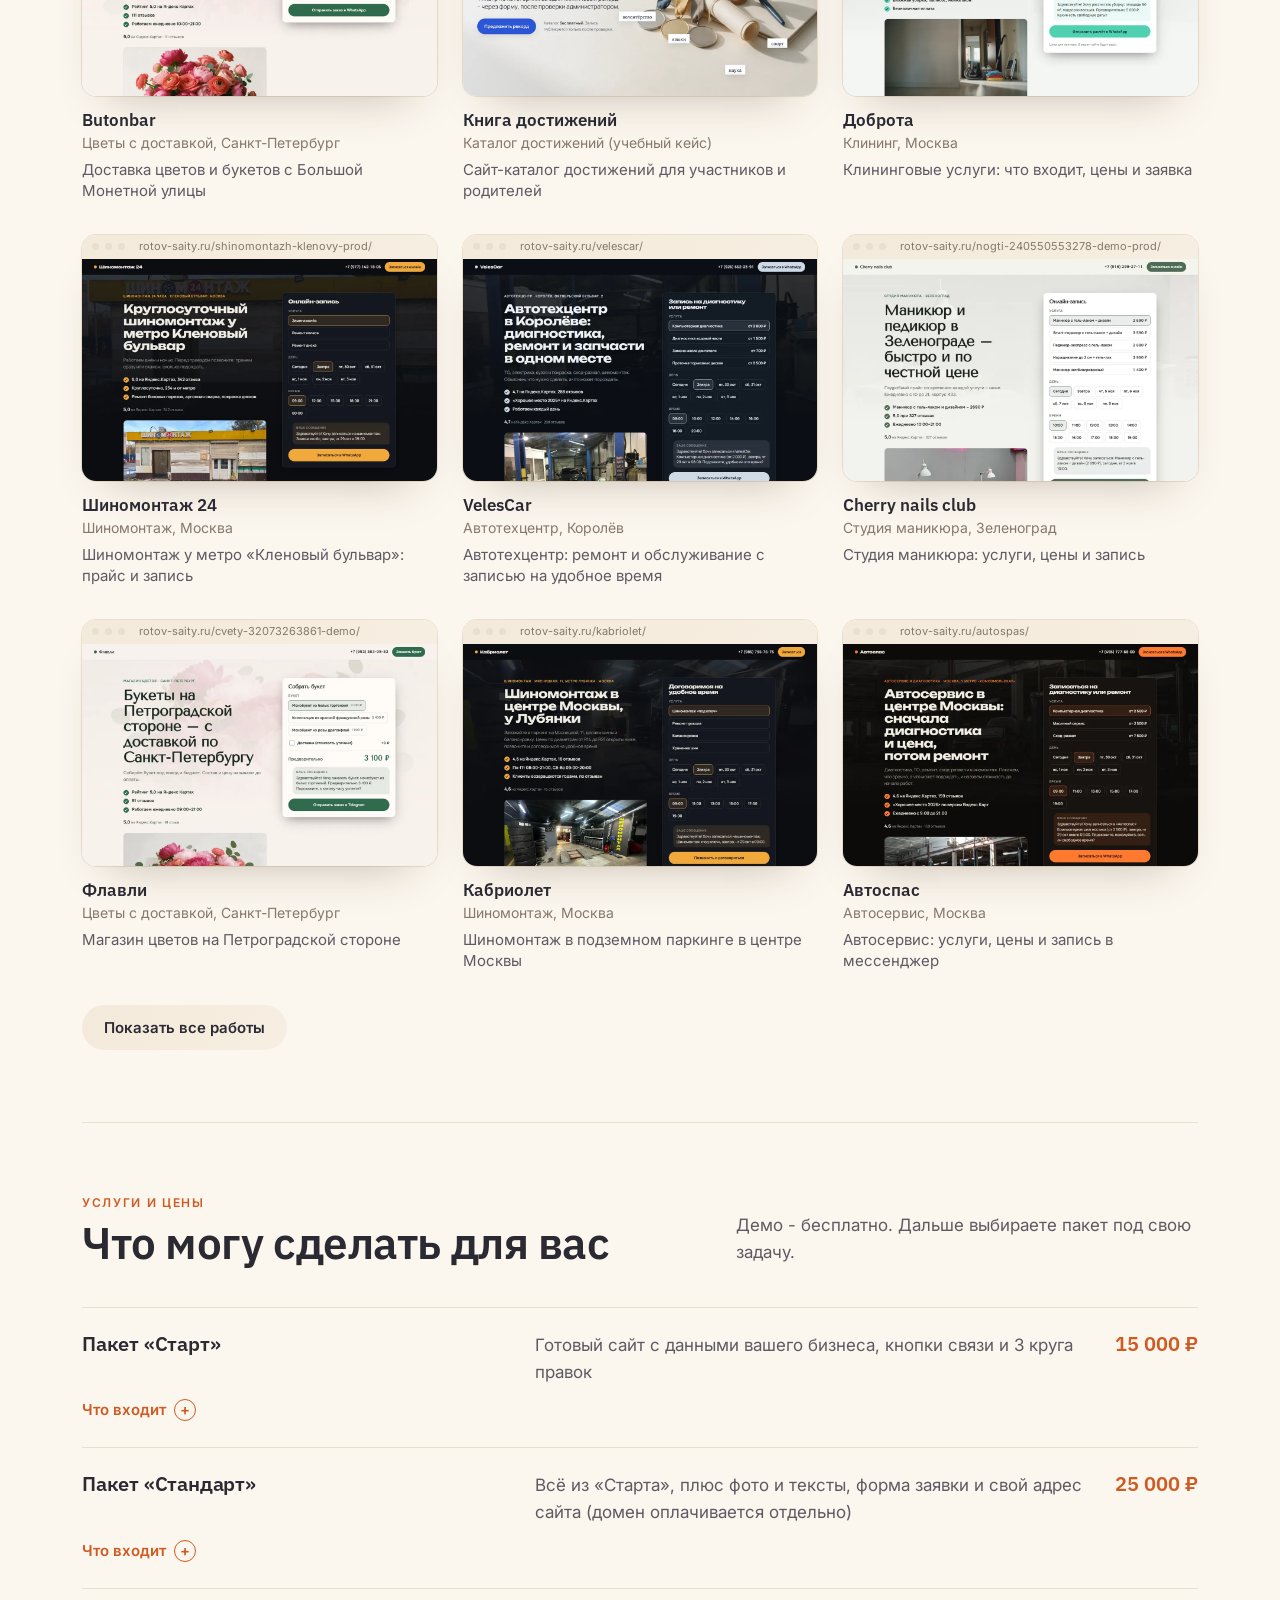
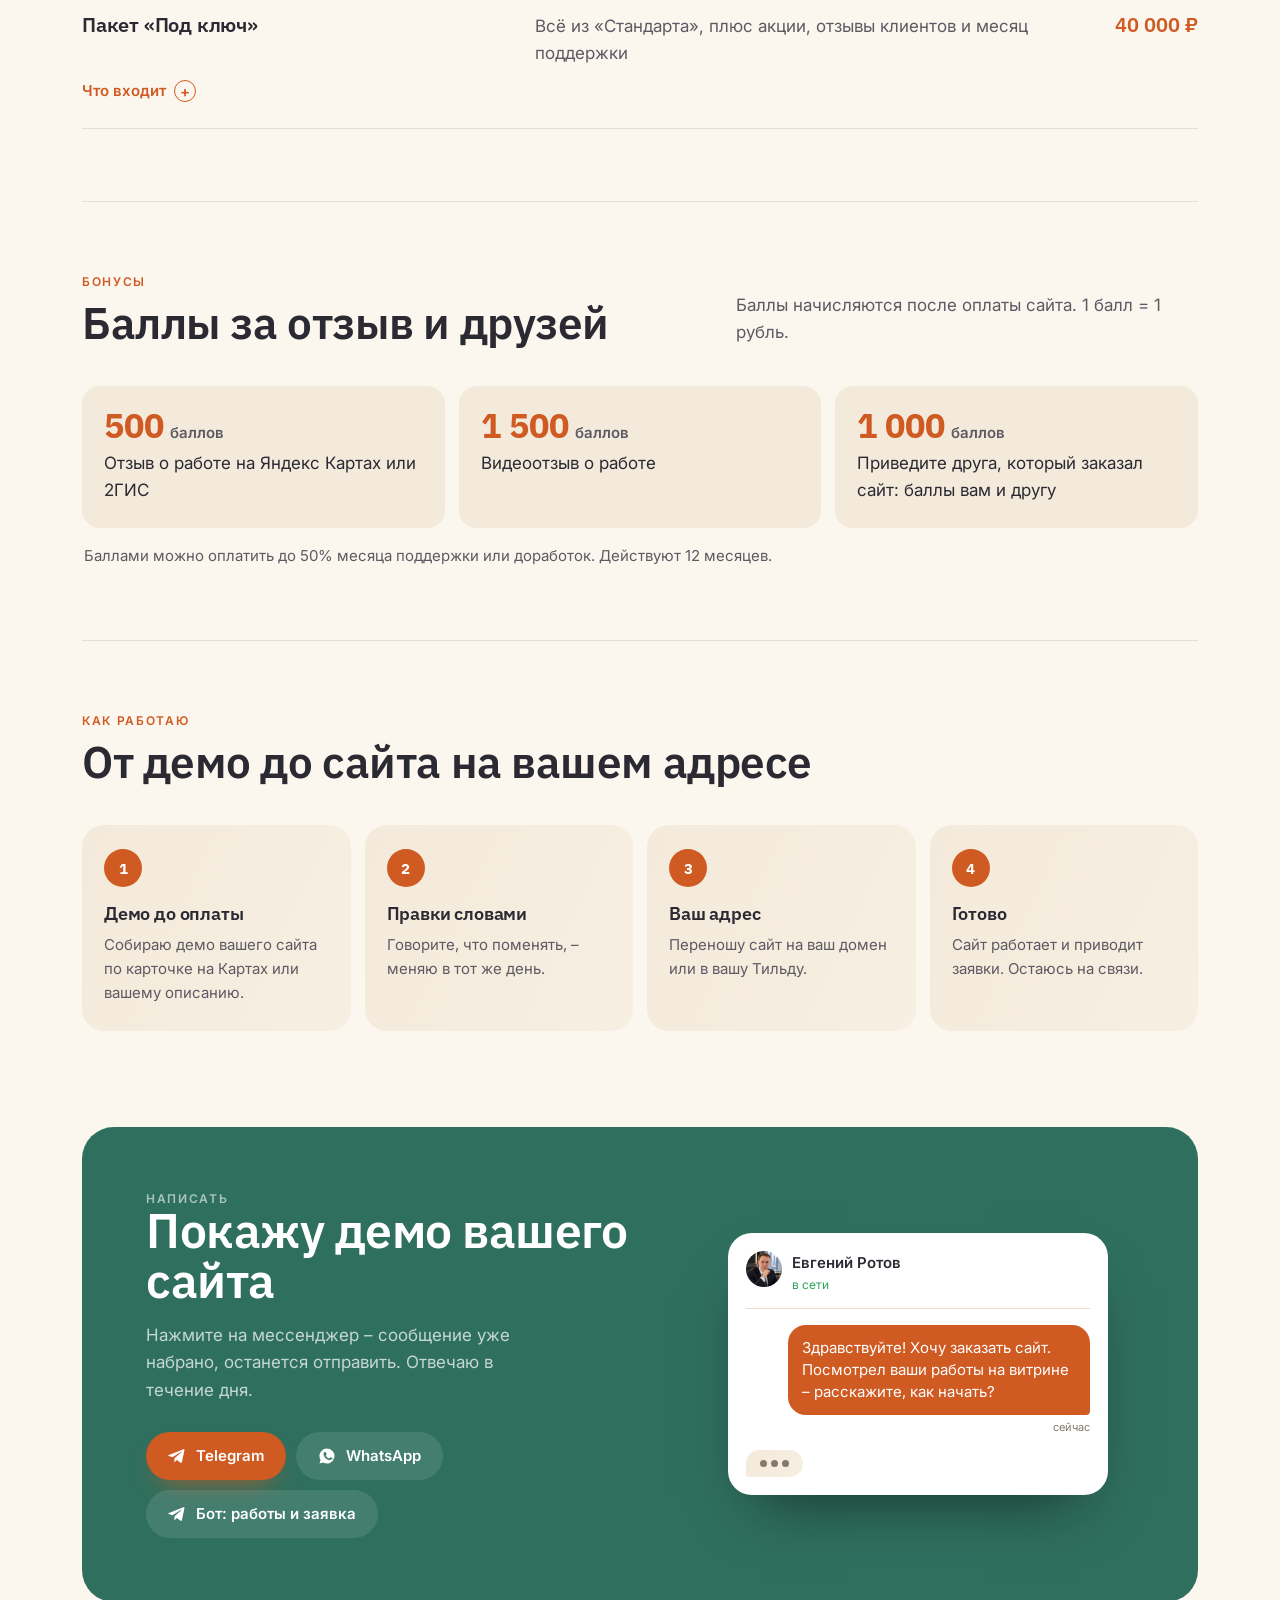
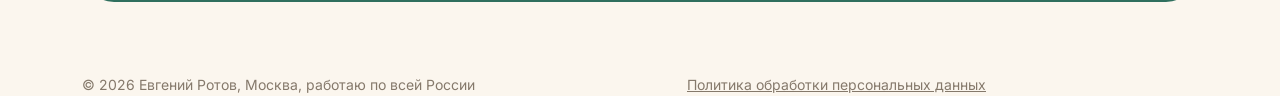
==== commit aeb4b3ff: "Публикация 06.11 12:39" ====
--- a/index.html
+++ b/index.html
@@ -289,6 +289,22 @@
   .price.reveal li,.steps.reveal li{opacity:1;transform:none}
   .vp-progress{display:none}
 }
+/* чек-листы пакетов и баллы */
+.price li .incl{grid-column:1/-1;margin-top:4px}
+.incl summary{cursor:pointer;color:var(--accent);font-weight:600;font-size:15px;list-style:none;display:inline-flex;gap:8px;align-items:center}
+.incl summary::-webkit-details-marker{display:none}
+.incl summary::after{content:'+';display:inline-grid;place-items:center;width:20px;height:20px;border-radius:50%;border:1.5px solid var(--accent);font-size:15px;line-height:1}
+.incl[open] summary::after{content:'-'}
+.incl ul{list-style:none;margin:12px 0 0;padding:0;display:grid;gap:8px 28px;color:var(--ink-2)}
+@media (min-width:760px){.incl ul{grid-template-columns:1fr 1fr}}
+.price .incl li{display:block;padding:0 0 0 26px;border:0;position:relative;opacity:1;transform:none}
+.price .incl li::before{content:'';position:absolute;left:4px;top:.3em;width:6px;height:11px;bottom:auto;border:solid var(--accent);border-width:0 2px 2px 0;transform:rotate(45deg);background:none;opacity:1}
+.bonus{list-style:none;margin:0;padding:0;display:grid;gap:14px}
+@media (min-width:760px){.bonus{grid-template-columns:repeat(3,1fr)}}
+.bonus li{background:var(--soft);border-radius:18px;padding:22px 22px 24px;display:grid;gap:8px;align-content:start}
+.bonus b{font:700 34px/1 var(--display);color:var(--accent)}
+.bonus b small{font:600 15px/1 var(--body);color:var(--ink-2);margin-left:6px}
+.bonus-note{margin:16px 2px 0;color:var(--ink-2);font-size:15px}
 </style>
 </head>
 <body>
@@ -344,7 +360,7 @@
 <footer class="wrap"><span id="foot"></span><span><a href="politika.html">Политика обработки персональных данных</a></span><span></span></footer>
 <div class="toast" id="toast" role="status"></div>
 
-<script id="data" type="application/json">{"name":"Евгений Ротов","city":"Москва, работаю по всей России","cityIn":"Москве","photo":"assets/photo.webp","palette":"А","messengers":{"telegram":"Piligrim_999","whatsapp":"79859811483","max":"","bot":"https://t.me/Vibesites_Prodavan_Bot"},"message":"Здравствуйте! Хочу заказать сайт. Посмотрел ваши работы на витрине – расскажите, как начать?","services":[{"title":"Пакет «Старт»","desc":"Готовый сайт с данными вашего бизнеса, кнопки связи и 3 круга правок","price":"15 000 ₽"},{"title":"Пакет «Стандарт»","desc":"Всё из «Старта», плюс фото и тексты, форма заявки и свой адрес сайта (домен оплачивается отдельно)","price":"25 000 ₽"},{"title":"Пакет «Под ключ»","desc":"Всё из «Стандарта», плюс акции, отзывы клиентов и месяц поддержки","price":"40 000 ₽"}],"cases":[{"title":"Артём К","niche":"Шиномонтаж и автосервис","city":"Химки","url":"https://rotov-saity.ru/artem-k/","folder":"C:/Users/acer/Desktop/АНА/Claude_Я/ohota/shinomontazh_4-18354518012-demo-prod","kind":"real","about":"Шиномонтаж у станции «Химки»: цены, отзывы, как добраться","task":"У шиномонтажа рейтинг 5,0 и 330 отзывов на Яндекс Картах, а своего сайта не было. Нужен был сайт с ценами, онлайн-записью и своим адресом, чтобы новые клиенты сразу видели репутацию и записывались сами","did":"Собрал демо по данным карточки ещё до первого сообщения. После заказа перенёс на сайт полный прайс шиномонтажа, хранение и ремонт шин, датчики давления, покраску дисков, автосервис и вакансии, добавил форму записи и фирменного персонажа в красной кепке","result":"Владелец ответил в тот же день, сам выбрал пакет «Под ключ» и внёс предоплату. От первого сообщения до оплаты прошло около 4 часов","desktop":"assets/case-evgeny25y-github-io-artem-k-desktop.webp","mobile":"assets/case-evgeny25y-github-io-artem-k-mobile.webp","group":"Шиномонтаж","featured":true},{"title":"Стоматология «Династия»","niche":"Стоматология","city":"Рязань","url":"https://rotov-saity.ru/stomatologiya-ryazan-demo/","folder":"C:/Users/acer/Desktop/АНА/Claude_Я/stomatologiya-ryazan-demo","kind":"demo","about":"Демо по заказу с Kwork: лендинг частной клиники для пациентов из других городов","desktop":"assets/case-evgeny25y-github-io-stomatologiya-ryazan-demo-desktop.webp","mobile":"assets/case-evgeny25y-github-io-stomatologiya-ryazan-demo-mobile.webp","group":"Стоматология","featured":true},{"title":"Mamzel","niche":"Салон маникюра","city":"Зеленоград","url":"https://rotov-saity.ru/nogti-239660612396-demo-prod/","folder":"C:/Users/acer/Desktop/АНА/Claude_Я/ohota/nogti-239660612396-demo-prod","kind":"demo","about":"Салон маникюра: услуги, цены и запись","group":"Красота и маникюр","desktop":"assets/case-rotov-saity-ru-nogti-239660612396-demo-prod-desktop.webp","mobile":"assets/case-rotov-saity-ru-nogti-239660612396-demo-prod-mobile.webp","featured":true},{"title":"Поле","niche":"Цветы с доставкой","city":"Санкт-Петербург","url":"https://rotov-saity.ru/cvety-14041834703-demo/","folder":"C:/Users/acer/Desktop/АНА/Claude_Я/ohota/cvety-14041834703-demo","kind":"demo","about":"Магазин цветов на 1-й Красноармейской улице","group":"Цветы","desktop":"assets/case-rotov-saity-ru-cvety-14041834703-demo-desktop.webp","mobile":"assets/case-rotov-saity-ru-cvety-14041834703-demo-mobile.webp","featured":true},{"title":"Точка Чистоты","niche":"Клининг","city":"Москва","url":"https://rotov-saity.ru/klining-232146781461-demo-prod/","folder":"C:/Users/acer/Desktop/АНА/Claude_Я/ohota/klining-232146781461-demo-prod","kind":"demo","about":"Клининговые услуги: что входит, цены и заявка","group":"Клининг","desktop":"assets/case-rotov-saity-ru-klining-232146781461-demo-prod-desktop.webp","mobile":"assets/case-rotov-saity-ru-klining-232146781461-demo-prod-mobile.webp","featured":true},{"title":"Аква Румс","niche":"Автомойка и детейлинг","city":"Москва","url":"https://rotov-saity.ru/aqua-rums/","folder":"C:/Users/acer/Desktop/АНА/Claude_Я/ohota/avtomojka_9-1205029743-demo-prod","kind":"demo","about":"Автомойка и детейлинг в центре Москвы: услуги, цены, запись","desktop":"assets/case-evgeny25y-github-io-aqua-rums-desktop.webp","mobile":"assets/case-evgeny25y-github-io-aqua-rums-mobile.webp","group":"Автосервисы и мойки","featured":true},{"title":"Шинный двор","niche":"Шиномонтаж и хранение шин","city":"Химки","url":"https://rotov-saity.ru/shinomontazh-himki-demo/","folder":"C:/Users/acer/Desktop/АНА/Claude_Я/shinomontazh-himki-demo","kind":"demo","about":"Демо по заказу с Kwork: шиномонтаж с записью к своему времени и хранением шин","desktop":"assets/case-evgeny25y-github-io-shinomontazh-himki-demo-desktop.webp","mobile":"assets/case-evgeny25y-github-io-shinomontazh-himki-demo-mobile.webp","group":"Шиномонтаж"},{"title":"Книга достижений","niche":"Каталог достижений","city":"","url":"https://rotov-saity.ru/kniga-dostizheniy-demo/","folder":"C:/Users/acer/Desktop/АНА/Claude_Я/kniga-dostizheniy-demo","kind":"study","about":"Сайт-каталог достижений для участников и родителей","desktop":"assets/case-evgeny25y-github-io-kniga-dostizheniy-demo-desktop.webp","mobile":"assets/case-evgeny25y-github-io-kniga-dostizheniy-demo-mobile.webp","group":"Обучение"},{"title":"WTM","niche":"Автотехцентр","city":"Химки","url":"https://rotov-saity.ru/wtm/","folder":"C:/Users/acer/Desktop/АНА/Claude_Я/ohota/avtoservis_6-229288322744-demo-prod","kind":"demo","about":"Мойка, детейлинг, шиномонтаж и слесарка в одном месте","desktop":"assets/case-evgeny25y-github-io-wtm-desktop.webp","mobile":"assets/case-evgeny25y-github-io-wtm-mobile.webp","group":"Автосервисы и мойки"},{"title":"VelesCar","niche":"Автотехцентр","city":"Королёв","url":"https://rotov-saity.ru/velescar/","folder":"C:/Users/acer/Desktop/АНА/Claude_Я/ohota/avtoservis_7-1180502798-demo-velescar","kind":"demo","about":"Автотехцентр: ремонт и обслуживание с записью на удобное время","desktop":"assets/case-evgeny25y-github-io-velescar-desktop.webp","mobile":"assets/case-evgeny25y-github-io-velescar-mobile.webp","group":"Автосервисы и мойки"},{"title":"Автоспас","niche":"Автосервис","city":"Москва","url":"https://rotov-saity.ru/autospas/","folder":"C:/Users/acer/Desktop/АНА/Claude_Я/ohota/avtoservis_6-1070164398-demo-prod","kind":"demo","about":"Автосервис: услуги, цены и запись в мессенджер","desktop":"assets/case-evgeny25y-github-io-autospas-desktop.webp","mobile":"assets/case-evgeny25y-github-io-autospas-mobile.webp","group":"Автосервисы и мойки"},{"title":"Шиномонтаж 24","niche":"Шиномонтаж","city":"Москва","url":"https://rotov-saity.ru/shinomontazh-klenovy-prod/","folder":"C:/Users/acer/Desktop/АНА/Claude_Я/ohota/shinomontazh_3-209159413929-demo-prod","kind":"demo","about":"Шиномонтаж у метро «Кленовый бульвар»: прайс и запись","desktop":"assets/case-evgeny25y-github-io-shinomontazh-klenovy-prod-desktop.webp","mobile":"assets/case-evgeny25y-github-io-shinomontazh-klenovy-prod-mobile.webp","group":"Шиномонтаж"},{"title":"Кабриолет","niche":"Шиномонтаж","city":"Москва","url":"https://rotov-saity.ru/kabriolet/","folder":"C:/Users/acer/Desktop/АНА/Claude_Я/ohota/shinomontazh_8-15207966707-demo-prod","kind":"demo","about":"Шиномонтаж в подземном паркинге в центре Москвы","desktop":"assets/case-evgeny25y-github-io-kabriolet-desktop.webp","mobile":"assets/case-evgeny25y-github-io-kabriolet-mobile.webp","group":"Шиномонтаж"},{"title":"Экспресс ТО Сервис","niche":"Автосервис","city":"Москва","url":"https://rotov-saity.ru/avtoservis-ekspress-to-servis-prod/","folder":"C:/Users/acer/Desktop/АНА/Claude_Я/ohota/avtoservis_4-199146507403-demo-prod","kind":"demo","about":"Автосервис на Люблинской улице: услуги, цены и запись","group":"Автосервисы и мойки","desktop":"assets/case-rotov-saity-ru-avtoservis-ekspress-to-servis-prod-desktop.webp","mobile":"assets/case-rotov-saity-ru-avtoservis-ekspress-to-servis-prod-mobile.webp"},{"title":"Автоточка","niche":"Автосервис и мойка","city":"Королёв","url":"https://rotov-saity.ru/autotochka/","folder":"C:/Users/acer/Desktop/АНА/Claude_Я/ohota/avtoservis_2-159419972535-demo-prod","kind":"demo","about":"Автосервис, мойка, шиномонтаж и детейлинг в Юбилейном","group":"Автосервисы и мойки","desktop":"assets/case-rotov-saity-ru-autotochka-desktop.webp","mobile":"assets/case-rotov-saity-ru-autotochka-mobile.webp"},{"title":"STAGE Auto Service","niche":"Автомойка и автосервис","city":"Королёв","url":"https://rotov-saity.ru/carservice-tsiolkovsky/","folder":"C:/Users/acer/Desktop/АНА/Claude_Я/ohota/avtoservis_4-124427240026-demo-prod","kind":"demo","about":"Мойка, сход-развал, шиномонтаж, покраска и детейлинг под одной крышей","group":"Автосервисы и мойки","desktop":"assets/case-rotov-saity-ru-carservice-tsiolkovsky-desktop.webp","mobile":"assets/case-rotov-saity-ru-carservice-tsiolkovsky-mobile.webp"},{"title":"Наш Сервис № 1","niche":"Автосервис и шиномонтаж","city":"Долгопрудный","url":"https://rotov-saity.ru/nash-servis-1/","folder":"C:/Users/acer/Desktop/АНА/Claude_Я/ohota/avtoservis_3-26024228021-demo-prod","kind":"demo","about":"Автосервис на Набережной улице: услуги, цены и запись","group":"Автосервисы и мойки","desktop":"assets/case-rotov-saity-ru-nash-servis-1-desktop.webp","mobile":"assets/case-rotov-saity-ru-nash-servis-1-mobile.webp"},{"title":"ЭкспрессАвтосервис","niche":"Автосервис и шиномонтаж","city":"Зеленоград","url":"https://rotov-saity.ru/shinomontazh-105629511525-demo-prod/","folder":"C:/Users/acer/Desktop/АНА/Claude_Я/ohota/shinomontazh-105629511525-demo-prod","kind":"demo","about":"Автосервис и шиномонтаж на Заводской улице","group":"Автосервисы и мойки","desktop":"assets/case-rotov-saity-ru-shinomontazh-105629511525-demo-prod-desktop.webp","mobile":"assets/case-rotov-saity-ru-shinomontazh-105629511525-demo-prod-mobile.webp"},{"title":"Шиномонтаж № 1","niche":"Шиномонтаж","city":"Москва","url":"https://rotov-saity.ru/shinomontazh-1-moskva-prod/","folder":"C:/Users/acer/Desktop/АНА/Claude_Я/ohota/shinomontazh_1-182348690750-demo-prod","kind":"demo","about":"Шиномонтаж на Шоссейной улице, район Печатники","group":"Шиномонтаж","desktop":"assets/case-rotov-saity-ru-shinomontazh-1-moskva-prod-desktop.webp","mobile":"assets/case-rotov-saity-ru-shinomontazh-1-moskva-prod-mobile.webp"},{"title":"Шиномонтаж у Глобуса","niche":"Шиномонтаж и правка дисков","city":"Королёв","url":"https://rotov-saity.ru/shinomontazh-communal/","folder":"C:/Users/acer/Desktop/АНА/Claude_Я/ohota/shinomontazh_1-8247297244-demo-communal","kind":"demo","about":"Шиномонтаж и правка дисков на Коммунальной улице","group":"Шиномонтаж","desktop":"assets/case-rotov-saity-ru-shinomontazh-communal-desktop.webp","mobile":"assets/case-rotov-saity-ru-shinomontazh-communal-mobile.webp"},{"title":"ШиноАтмосфера","niche":"Шиномонтаж","city":"Химки","url":"https://rotov-saity.ru/shinoatmosphere/","folder":"C:/Users/acer/Desktop/АНА/Claude_Я/ohota/shinomontazh_2-161451422380-demo-prod","kind":"demo","about":"Шиномонтаж на улице Репина: услуги, цены и запись","group":"Шиномонтаж","desktop":"assets/case-rotov-saity-ru-shinoatmosphere-desktop.webp","mobile":"assets/case-rotov-saity-ru-shinoatmosphere-mobile.webp"},{"title":"Shin_ship","niche":"Шиномонтаж","city":"Долгопрудный","url":"https://rotov-saity.ru/shin-ship/","folder":"C:/Users/acer/Desktop/АНА/Claude_Я/ohota/shinomontazh_4-95834204629-demo-prod","kind":"demo","about":"Шиномонтаж с отметкой Карт «Хорошее место 2026»","group":"Шиномонтаж","desktop":"assets/case-rotov-saity-ru-shin-ship-desktop.webp","mobile":"assets/case-rotov-saity-ru-shin-ship-mobile.webp"},{"title":"Шиномонтаж Королёв","niche":"Шиномонтаж","city":"Королёв","url":"https://rotov-saity.ru/shinomontazh-ordzhonikidze/","folder":"C:/Users/acer/Desktop/АНА/Claude_Я/ohota/shinomontazh_6-1518159100-demo-prod","kind":"demo","about":"Шиномонтаж на улице Орджоникидзе, ГК «Гелиос»","group":"Шиномонтаж","desktop":"assets/case-rotov-saity-ru-shinomontazh-ordzhonikidze-desktop.webp","mobile":"assets/case-rotov-saity-ru-shinomontazh-ordzhonikidze-mobile.webp"},{"title":"Шиномонтаж 21","niche":"Шиномонтаж","city":"Долгопрудный","url":"https://rotov-saity.ru/shinomontazh-dolgoprudny-1-prod/","folder":"C:/Users/acer/Desktop/АНА/Claude_Я/ohota/shinomontazh_1-18139670863-demo-prod","kind":"demo","about":"Шиномонтаж на Дирижабельной улице: услуги, цены и запись","group":"Шиномонтаж","desktop":"assets/case-rotov-saity-ru-shinomontazh-dolgoprudny-1-prod-desktop.webp","mobile":"assets/case-rotov-saity-ru-shinomontazh-dolgoprudny-1-prod-mobile.webp"},{"title":"Turboшина","niche":"Шиномонтаж","city":"Долгопрудный","url":"https://rotov-saity.ru/turboshina/","folder":"C:/Users/acer/Desktop/АНА/Claude_Я/ohota/shinomontazh_2-65094227396-demo-prod","kind":"demo","about":"Шиномонтаж на Старом Дмитровском шоссе","group":"Шиномонтаж","desktop":"assets/case-rotov-saity-ru-turboshina-desktop.webp","mobile":"assets/case-rotov-saity-ru-turboshina-mobile.webp"},{"title":"Shark wheels","niche":"Шиномонтаж и диски","city":"Зеленоград","url":"https://rotov-saity.ru/shinomontazh-111906052653-demo-prod/","folder":"C:/Users/acer/Desktop/АНА/Claude_Я/ohota/shinomontazh-111906052653-demo-prod","kind":"demo","about":"Шиномонтаж и работа с дисками на Новокрюковской улице","group":"Шиномонтаж","desktop":"assets/case-rotov-saity-ru-shinomontazh-111906052653-demo-prod-desktop.webp","mobile":"assets/case-rotov-saity-ru-shinomontazh-111906052653-demo-prod-mobile.webp"},{"title":"Шиномонтаж на Проектируемом","niche":"Шиномонтаж","city":"Зеленоград","url":"https://rotov-saity.ru/shinomontazh-115616295210-demo-prod/","folder":"C:/Users/acer/Desktop/АНА/Claude_Я/ohota/shinomontazh-115616295210-demo-prod","kind":"demo","about":"Шиномонтаж на Проектируемом проезде № 687","group":"Шиномонтаж","desktop":"assets/case-rotov-saity-ru-shinomontazh-115616295210-demo-prod-desktop.webp","mobile":"assets/case-rotov-saity-ru-shinomontazh-115616295210-demo-prod-mobile.webp"},{"title":"Romanuk Nail’s","niche":"Студия маникюра","city":"Зеленоград","url":"https://rotov-saity.ru/nogti-152644482967-demo-prod/","folder":"C:/Users/acer/Desktop/АНА/Claude_Я/ohota/nogti-152644482967-demo-prod","kind":"demo","about":"Студия маникюра: услуги, цены и запись","group":"Красота и маникюр","desktop":"assets/case-rotov-saity-ru-nogti-152644482967-demo-prod-desktop.webp","mobile":"assets/case-rotov-saity-ru-nogti-152644482967-demo-prod-mobile.webp"},{"title":"Cherry nails club","niche":"Студия маникюра","city":"Зеленоград","url":"https://rotov-saity.ru/nogti-240550553278-demo-prod/","folder":"C:/Users/acer/Desktop/АНА/Claude_Я/ohota/nogti-240550553278-demo-prod","kind":"demo","about":"Студия маникюра: услуги, цены и запись","group":"Красота и маникюр","desktop":"assets/case-rotov-saity-ru-nogti-240550553278-demo-prod-desktop.webp","mobile":"assets/case-rotov-saity-ru-nogti-240550553278-demo-prod-mobile.webp"},{"title":"Next Generation Beauty","niche":"Салон красоты","city":"Москва","url":"https://rotov-saity.ru/nogti-179087317392-demo-prod/","folder":"C:/Users/acer/Desktop/АНА/Claude_Я/ohota/nogti-179087317392-demo-prod","kind":"demo","about":"Салон красоты на Театральном проезде","group":"Красота и маникюр","desktop":"assets/case-rotov-saity-ru-nogti-179087317392-demo-prod-desktop.webp","mobile":"assets/case-rotov-saity-ru-nogti-179087317392-demo-prod-mobile.webp"},{"title":"Havy beauty","niche":"Салон красоты","city":"Москва","url":"https://rotov-saity.ru/nogti-31668808900-demo-prod/","folder":"C:/Users/acer/Desktop/АНА/Claude_Я/ohota/nogti-31668808900-demo-prod","kind":"demo","about":"Салон красоты в Милютинском переулке","group":"Красота и маникюр","desktop":"assets/case-rotov-saity-ru-nogti-31668808900-demo-prod-desktop.webp","mobile":"assets/case-rotov-saity-ru-nogti-31668808900-demo-prod-mobile.webp"},{"title":"Scissors Studio","niche":"Салон красоты","city":"Москва","url":"https://rotov-saity.ru/nogti-93145938050-demo-prod/","folder":"C:/Users/acer/Desktop/АНА/Claude_Я/ohota/nogti-93145938050-demo-prod","kind":"demo","about":"Салон красоты в Большом Козловском переулке","group":"Красота и маникюр","desktop":"assets/case-rotov-saity-ru-nogti-93145938050-demo-prod-desktop.webp","mobile":"assets/case-rotov-saity-ru-nogti-93145938050-demo-prod-mobile.webp"},{"title":"Счастье Есть","niche":"Салон красоты","city":"Москва","url":"https://rotov-saity.ru/nogti-192050068270-demo/","folder":"C:/Users/acer/Desktop/АНА/Claude_Я/ohota/nogti-192050068270-demo","kind":"demo","about":"Салон красоты на Серебрянической набережной","group":"Красота и маникюр","desktop":"assets/case-rotov-saity-ru-nogti-192050068270-demo-desktop.webp","mobile":"assets/case-rotov-saity-ru-nogti-192050068270-demo-mobile.webp"},{"title":"Beauty Baby","niche":"Салон красоты","city":"Москва","url":"https://rotov-saity.ru/nogti-208928854396-demo/","folder":"C:/Users/acer/Desktop/АНА/Claude_Я/ohota/nogti-208928854396-demo","kind":"demo","about":"Салон красоты на Новослободской улице","group":"Красота и маникюр","desktop":"assets/case-rotov-saity-ru-nogti-208928854396-demo-desktop.webp","mobile":"assets/case-rotov-saity-ru-nogti-208928854396-demo-mobile.webp"},{"title":"Nikiso Space","niche":"Салон красоты","city":"Москва","url":"https://rotov-saity.ru/nogti-243416108681-demo/","folder":"C:/Users/acer/Desktop/АНА/Claude_Я/ohota/nogti-243416108681-demo","kind":"demo","about":"Салон красоты в Вознесенском переулке","group":"Красота и маникюр","desktop":"assets/case-rotov-saity-ru-nogti-243416108681-demo-desktop.webp","mobile":"assets/case-rotov-saity-ru-nogti-243416108681-demo-mobile.webp"},{"title":"Доброта","niche":"Клининг","city":"Москва","url":"https://rotov-saity.ru/klining-138940269861-demo-prod/","folder":"C:/Users/acer/Desktop/АНА/Claude_Я/ohota/klining-138940269861-demo-prod","kind":"demo","about":"Клининговые услуги: что входит, цены и заявка","group":"Клининг","desktop":"assets/case-rotov-saity-ru-klining-138940269861-demo-prod-desktop.webp","mobile":"assets/case-rotov-saity-ru-klining-138940269861-demo-prod-mobile.webp"},{"title":"Butonbar","niche":"Цветы с доставкой","city":"Санкт-Петербург","url":"https://rotov-saity.ru/cvety-150853457935-demo/","folder":"C:/Users/acer/Desktop/АНА/Claude_Я/ohota/cvety-150853457935-demo","kind":"demo","about":"Доставка цветов и букетов с Большой Монетной улицы","group":"Цветы","desktop":"assets/case-rotov-saity-ru-cvety-150853457935-demo-desktop.webp","mobile":"assets/case-rotov-saity-ru-cvety-150853457935-demo-mobile.webp"},{"title":"Флавли","niche":"Цветы с доставкой","city":"Санкт-Петербург","url":"https://rotov-saity.ru/cvety-32073263861-demo/","folder":"C:/Users/acer/Desktop/АНА/Claude_Я/ohota/cvety-32073263861-demo","kind":"demo","about":"Магазин цветов на Петроградской стороне","group":"Цветы","desktop":"assets/case-rotov-saity-ru-cvety-32073263861-demo-desktop.webp","mobile":"assets/case-rotov-saity-ru-cvety-32073263861-demo-mobile.webp"}],"legal":{"status":"самозанятый","fio":"Ротов Евгений Александрович","inn":"774313866600","email":"rotovea@mail.ru"},"h1":"Сайты для малого бизнеса \u003cem>по всей России\u003c/em>","policyFile":"politika.html"}</script>
+<script id="data" type="application/json">{"name":"Евгений Ротов","city":"Москва, работаю по всей России","cityIn":"Москве","photo":"assets/photo.webp","palette":"А","messengers":{"telegram":"Piligrim_999","whatsapp":"79859811483","max":"","bot":"https://t.me/Vibesites_Prodavan_Bot"},"message":"Здравствуйте! Хочу заказать сайт. Посмотрел ваши работы на витрине – расскажите, как начать?","services":[{"title":"Пакет «Старт»","desc":"Готовый сайт с данными вашего бизнеса, кнопки связи и 3 круга правок","price":"15 000 ₽","items":["Бесплатное демо до оплаты","Готовый сайт с данными вашего бизнеса","Кнопки связи в мессенджеры","3 круга правок"]},{"title":"Пакет «Стандарт»","desc":"Всё из «Старта», плюс фото и тексты, форма заявки и свой адрес сайта (домен оплачивается отдельно)","price":"25 000 ₽","items":["Всё из «Старта»","Фото и тексты","Форма заявки","Свой адрес сайта (домен оплачивается отдельно)"]},{"title":"Пакет «Под ключ»","desc":"Всё из «Стандарта», плюс акции, отзывы клиентов и месяц поддержки","price":"40 000 ₽","items":["Всё из «Стандарта»","Акции на сайте","Отзывы клиентов","Месяц поддержки"]}],"cases":[{"title":"Артём К","niche":"Шиномонтаж и автосервис","city":"Химки","url":"https://rotov-saity.ru/artem-k/","folder":"C:/Users/acer/Desktop/АНА/Claude_Я/ohota/shinomontazh_4-18354518012-demo-prod","kind":"real","about":"Шиномонтаж у станции «Химки»: цены, отзывы, как добраться","task":"У шиномонтажа рейтинг 5,0 и 330 отзывов на Яндекс Картах, а своего сайта не было. Нужен был сайт с ценами, онлайн-записью и своим адресом, чтобы новые клиенты сразу видели репутацию и записывались сами","did":"Собрал демо по данным карточки ещё до первого сообщения. После заказа перенёс на сайт полный прайс шиномонтажа, хранение и ремонт шин, датчики давления, покраску дисков, автосервис и вакансии, добавил форму записи и фирменного персонажа в красной кепке","result":"Владелец ответил в тот же день, сам выбрал пакет «Под ключ» и внёс предоплату. От первого сообщения до оплаты прошло около 4 часов","desktop":"assets/case-evgeny25y-github-io-artem-k-desktop.webp","mobile":"assets/case-evgeny25y-github-io-artem-k-mobile.webp","group":"Шиномонтаж","featured":true},{"title":"Стоматология «Династия»","niche":"Стоматология","city":"Рязань","url":"https://rotov-saity.ru/stomatologiya-ryazan-demo/","folder":"C:/Users/acer/Desktop/АНА/Claude_Я/stomatologiya-ryazan-demo","kind":"demo","about":"Демо по заказу с Kwork: лендинг частной клиники для пациентов из других городов","desktop":"assets/case-evgeny25y-github-io-stomatologiya-ryazan-demo-desktop.webp","mobile":"assets/case-evgeny25y-github-io-stomatologiya-ryazan-demo-mobile.webp","group":"Стоматология","featured":true},{"title":"Mamzel","niche":"Салон маникюра","city":"Зеленоград","url":"https://rotov-saity.ru/nogti-239660612396-demo-prod/","folder":"C:/Users/acer/Desktop/АНА/Claude_Я/ohota/nogti-239660612396-demo-prod","kind":"demo","about":"Салон маникюра: услуги, цены и запись","group":"Красота и маникюр","desktop":"assets/case-rotov-saity-ru-nogti-239660612396-demo-prod-desktop.webp","mobile":"assets/case-rotov-saity-ru-nogti-239660612396-demo-prod-mobile.webp","featured":true},{"title":"Поле","niche":"Цветы с доставкой","city":"Санкт-Петербург","url":"https://rotov-saity.ru/cvety-14041834703-demo/","folder":"C:/Users/acer/Desktop/АНА/Claude_Я/ohota/cvety-14041834703-demo","kind":"demo","about":"Магазин цветов на 1-й Красноармейской улице","group":"Цветы","desktop":"assets/case-rotov-saity-ru-cvety-14041834703-demo-desktop.webp","mobile":"assets/case-rotov-saity-ru-cvety-14041834703-demo-mobile.webp","featured":true},{"title":"Точка Чистоты","niche":"Клининг","city":"Москва","url":"https://rotov-saity.ru/klining-232146781461-demo-prod/","folder":"C:/Users/acer/Desktop/АНА/Claude_Я/ohota/klining-232146781461-demo-prod","kind":"demo","about":"Клининговые услуги: что входит, цены и заявка","group":"Клининг","desktop":"assets/case-rotov-saity-ru-klining-232146781461-demo-prod-desktop.webp","mobile":"assets/case-rotov-saity-ru-klining-232146781461-demo-prod-mobile.webp","featured":true},{"title":"Аква Румс","niche":"Автомойка и детейлинг","city":"Москва","url":"https://rotov-saity.ru/aqua-rums/","folder":"C:/Users/acer/Desktop/АНА/Claude_Я/ohota/avtomojka_9-1205029743-demo-prod","kind":"demo","about":"Автомойка и детейлинг в центре Москвы: услуги, цены, запись","desktop":"assets/case-evgeny25y-github-io-aqua-rums-desktop.webp","mobile":"assets/case-evgeny25y-github-io-aqua-rums-mobile.webp","group":"Автосервисы и мойки","featured":true},{"title":"Шинный двор","niche":"Шиномонтаж и хранение шин","city":"Химки","url":"https://rotov-saity.ru/shinomontazh-himki-demo/","folder":"C:/Users/acer/Desktop/АНА/Claude_Я/shinomontazh-himki-demo","kind":"demo","about":"Демо по заказу с Kwork: шиномонтаж с записью к своему времени и хранением шин","desktop":"assets/case-evgeny25y-github-io-shinomontazh-himki-demo-desktop.webp","mobile":"assets/case-evgeny25y-github-io-shinomontazh-himki-demo-mobile.webp","group":"Шиномонтаж"},{"title":"Книга достижений","niche":"Каталог достижений","city":"","url":"https://rotov-saity.ru/kniga-dostizheniy-demo/","folder":"C:/Users/acer/Desktop/АНА/Claude_Я/kniga-dostizheniy-demo","kind":"study","about":"Сайт-каталог достижений для участников и родителей","desktop":"assets/case-evgeny25y-github-io-kniga-dostizheniy-demo-desktop.webp","mobile":"assets/case-evgeny25y-github-io-kniga-dostizheniy-demo-mobile.webp","group":"Обучение"},{"title":"WTM","niche":"Автотехцентр","city":"Химки","url":"https://rotov-saity.ru/wtm/","folder":"C:/Users/acer/Desktop/АНА/Claude_Я/ohota/avtoservis_6-229288322744-demo-prod","kind":"demo","about":"Мойка, детейлинг, шиномонтаж и слесарка в одном месте","desktop":"assets/case-evgeny25y-github-io-wtm-desktop.webp","mobile":"assets/case-evgeny25y-github-io-wtm-mobile.webp","group":"Автосервисы и мойки"},{"title":"VelesCar","niche":"Автотехцентр","city":"Королёв","url":"https://rotov-saity.ru/velescar/","folder":"C:/Users/acer/Desktop/АНА/Claude_Я/ohota/avtoservis_7-1180502798-demo-velescar","kind":"demo","about":"Автотехцентр: ремонт и обслуживание с записью на удобное время","desktop":"assets/case-evgeny25y-github-io-velescar-desktop.webp","mobile":"assets/case-evgeny25y-github-io-velescar-mobile.webp","group":"Автосервисы и мойки"},{"title":"Автоспас","niche":"Автосервис","city":"Москва","url":"https://rotov-saity.ru/autospas/","folder":"C:/Users/acer/Desktop/АНА/Claude_Я/ohota/avtoservis_6-1070164398-demo-prod","kind":"demo","about":"Автосервис: услуги, цены и запись в мессенджер","desktop":"assets/case-evgeny25y-github-io-autospas-desktop.webp","mobile":"assets/case-evgeny25y-github-io-autospas-mobile.webp","group":"Автосервисы и мойки"},{"title":"Шиномонтаж 24","niche":"Шиномонтаж","city":"Москва","url":"https://rotov-saity.ru/shinomontazh-klenovy-prod/","folder":"C:/Users/acer/Desktop/АНА/Claude_Я/ohota/shinomontazh_3-209159413929-demo-prod","kind":"demo","about":"Шиномонтаж у метро «Кленовый бульвар»: прайс и запись","desktop":"assets/case-evgeny25y-github-io-shinomontazh-klenovy-prod-desktop.webp","mobile":"assets/case-evgeny25y-github-io-shinomontazh-klenovy-prod-mobile.webp","group":"Шиномонтаж"},{"title":"Кабриолет","niche":"Шиномонтаж","city":"Москва","url":"https://rotov-saity.ru/kabriolet/","folder":"C:/Users/acer/Desktop/АНА/Claude_Я/ohota/shinomontazh_8-15207966707-demo-prod","kind":"demo","about":"Шиномонтаж в подземном паркинге в центре Москвы","desktop":"assets/case-evgeny25y-github-io-kabriolet-desktop.webp","mobile":"assets/case-evgeny25y-github-io-kabriolet-mobile.webp","group":"Шиномонтаж"},{"title":"Экспресс ТО Сервис","niche":"Автосервис","city":"Москва","url":"https://rotov-saity.ru/avtoservis-ekspress-to-servis-prod/","folder":"C:/Users/acer/Desktop/АНА/Claude_Я/ohota/avtoservis_4-199146507403-demo-prod","kind":"demo","about":"Автосервис на Люблинской улице: услуги, цены и запись","group":"Автосервисы и мойки","desktop":"assets/case-rotov-saity-ru-avtoservis-ekspress-to-servis-prod-desktop.webp","mobile":"assets/case-rotov-saity-ru-avtoservis-ekspress-to-servis-prod-mobile.webp"},{"title":"Автоточка","niche":"Автосервис и мойка","city":"Королёв","url":"https://rotov-saity.ru/autotochka/","folder":"C:/Users/acer/Desktop/АНА/Claude_Я/ohota/avtoservis_2-159419972535-demo-prod","kind":"demo","about":"Автосервис, мойка, шиномонтаж и детейлинг в Юбилейном","group":"Автосервисы и мойки","desktop":"assets/case-rotov-saity-ru-autotochka-desktop.webp","mobile":"assets/case-rotov-saity-ru-autotochka-mobile.webp"},{"title":"STAGE Auto Service","niche":"Автомойка и автосервис","city":"Королёв","url":"https://rotov-saity.ru/carservice-tsiolkovsky/","folder":"C:/Users/acer/Desktop/АНА/Claude_Я/ohota/avtoservis_4-124427240026-demo-prod","kind":"demo","about":"Мойка, сход-развал, шиномонтаж, покраска и детейлинг под одной крышей","group":"Автосервисы и мойки","desktop":"assets/case-rotov-saity-ru-carservice-tsiolkovsky-desktop.webp","mobile":"assets/case-rotov-saity-ru-carservice-tsiolkovsky-mobile.webp"},{"title":"Наш Сервис № 1","niche":"Автосервис и шиномонтаж","city":"Долгопрудный","url":"https://rotov-saity.ru/nash-servis-1/","folder":"C:/Users/acer/Desktop/АНА/Claude_Я/ohota/avtoservis_3-26024228021-demo-prod","kind":"demo","about":"Автосервис на Набережной улице: услуги, цены и запись","group":"Автосервисы и мойки","desktop":"assets/case-rotov-saity-ru-nash-servis-1-desktop.webp","mobile":"assets/case-rotov-saity-ru-nash-servis-1-mobile.webp"},{"title":"ЭкспрессАвтосервис","niche":"Автосервис и шиномонтаж","city":"Зеленоград","url":"https://rotov-saity.ru/shinomontazh-105629511525-demo-prod/","folder":"C:/Users/acer/Desktop/АНА/Claude_Я/ohota/shinomontazh-105629511525-demo-prod","kind":"demo","about":"Автосервис и шиномонтаж на Заводской улице","group":"Автосервисы и мойки","desktop":"assets/case-rotov-saity-ru-shinomontazh-105629511525-demo-prod-desktop.webp","mobile":"assets/case-rotov-saity-ru-shinomontazh-105629511525-demo-prod-mobile.webp"},{"title":"Шиномонтаж № 1","niche":"Шиномонтаж","city":"Москва","url":"https://rotov-saity.ru/shinomontazh-1-moskva-prod/","folder":"C:/Users/acer/Desktop/АНА/Claude_Я/ohota/shinomontazh_1-182348690750-demo-prod","kind":"demo","about":"Шиномонтаж на Шоссейной улице, район Печатники","group":"Шиномонтаж","desktop":"assets/case-rotov-saity-ru-shinomontazh-1-moskva-prod-desktop.webp","mobile":"assets/case-rotov-saity-ru-shinomontazh-1-moskva-prod-mobile.webp"},{"title":"Шиномонтаж у Глобуса","niche":"Шиномонтаж и правка дисков","city":"Королёв","url":"https://rotov-saity.ru/shinomontazh-communal/","folder":"C:/Users/acer/Desktop/АНА/Claude_Я/ohota/shinomontazh_1-8247297244-demo-communal","kind":"demo","about":"Шиномонтаж и правка дисков на Коммунальной улице","group":"Шиномонтаж","desktop":"assets/case-rotov-saity-ru-shinomontazh-communal-desktop.webp","mobile":"assets/case-rotov-saity-ru-shinomontazh-communal-mobile.webp"},{"title":"ШиноАтмосфера","niche":"Шиномонтаж","city":"Химки","url":"https://rotov-saity.ru/shinoatmosphere/","folder":"C:/Users/acer/Desktop/АНА/Claude_Я/ohota/shinomontazh_2-161451422380-demo-prod","kind":"demo","about":"Шиномонтаж на улице Репина: услуги, цены и запись","group":"Шиномонтаж","desktop":"assets/case-rotov-saity-ru-shinoatmosphere-desktop.webp","mobile":"assets/case-rotov-saity-ru-shinoatmosphere-mobile.webp"},{"title":"Shin_ship","niche":"Шиномонтаж","city":"Долгопрудный","url":"https://rotov-saity.ru/shin-ship/","folder":"C:/Users/acer/Desktop/АНА/Claude_Я/ohota/shinomontazh_4-95834204629-demo-prod","kind":"demo","about":"Шиномонтаж с отметкой Карт «Хорошее место 2026»","group":"Шиномонтаж","desktop":"assets/case-rotov-saity-ru-shin-ship-desktop.webp","mobile":"assets/case-rotov-saity-ru-shin-ship-mobile.webp"},{"title":"Шиномонтаж Королёв","niche":"Шиномонтаж","city":"Королёв","url":"https://rotov-saity.ru/shinomontazh-ordzhonikidze/","folder":"C:/Users/acer/Desktop/АНА/Claude_Я/ohota/shinomontazh_6-1518159100-demo-prod","kind":"demo","about":"Шиномонтаж на улице Орджоникидзе, ГК «Гелиос»","group":"Шиномонтаж","desktop":"assets/case-rotov-saity-ru-shinomontazh-ordzhonikidze-desktop.webp","mobile":"assets/case-rotov-saity-ru-shinomontazh-ordzhonikidze-mobile.webp"},{"title":"Шиномонтаж 21","niche":"Шиномонтаж","city":"Долгопрудный","url":"https://rotov-saity.ru/shinomontazh-dolgoprudny-1-prod/","folder":"C:/Users/acer/Desktop/АНА/Claude_Я/ohota/shinomontazh_1-18139670863-demo-prod","kind":"demo","about":"Шиномонтаж на Дирижабельной улице: услуги, цены и запись","group":"Шиномонтаж","desktop":"assets/case-rotov-saity-ru-shinomontazh-dolgoprudny-1-prod-desktop.webp","mobile":"assets/case-rotov-saity-ru-shinomontazh-dolgoprudny-1-prod-mobile.webp"},{"title":"Turboшина","niche":"Шиномонтаж","city":"Долгопрудный","url":"https://rotov-saity.ru/turboshina/","folder":"C:/Users/acer/Desktop/АНА/Claude_Я/ohota/shinomontazh_2-65094227396-demo-prod","kind":"demo","about":"Шиномонтаж на Старом Дмитровском шоссе","group":"Шиномонтаж","desktop":"assets/case-rotov-saity-ru-turboshina-desktop.webp","mobile":"assets/case-rotov-saity-ru-turboshina-mobile.webp"},{"title":"Shark wheels","niche":"Шиномонтаж и диски","city":"Зеленоград","url":"https://rotov-saity.ru/shinomontazh-111906052653-demo-prod/","folder":"C:/Users/acer/Desktop/АНА/Claude_Я/ohota/shinomontazh-111906052653-demo-prod","kind":"demo","about":"Шиномонтаж и работа с дисками на Новокрюковской улице","group":"Шиномонтаж","desktop":"assets/case-rotov-saity-ru-shinomontazh-111906052653-demo-prod-desktop.webp","mobile":"assets/case-rotov-saity-ru-shinomontazh-111906052653-demo-prod-mobile.webp"},{"title":"Шиномонтаж на Проектируемом","niche":"Шиномонтаж","city":"Зеленоград","url":"https://rotov-saity.ru/shinomontazh-115616295210-demo-prod/","folder":"C:/Users/acer/Desktop/АНА/Claude_Я/ohota/shinomontazh-115616295210-demo-prod","kind":"demo","about":"Шиномонтаж на Проектируемом проезде № 687","group":"Шиномонтаж","desktop":"assets/case-rotov-saity-ru-shinomontazh-115616295210-demo-prod-desktop.webp","mobile":"assets/case-rotov-saity-ru-shinomontazh-115616295210-demo-prod-mobile.webp"},{"title":"Romanuk Nail’s","niche":"Студия маникюра","city":"Зеленоград","url":"https://rotov-saity.ru/nogti-152644482967-demo-prod/","folder":"C:/Users/acer/Desktop/АНА/Claude_Я/ohota/nogti-152644482967-demo-prod","kind":"demo","about":"Студия маникюра: услуги, цены и запись","group":"Красота и маникюр","desktop":"assets/case-rotov-saity-ru-nogti-152644482967-demo-prod-desktop.webp","mobile":"assets/case-rotov-saity-ru-nogti-152644482967-demo-prod-mobile.webp"},{"title":"Cherry nails club","niche":"Студия маникюра","city":"Зеленоград","url":"https://rotov-saity.ru/nogti-240550553278-demo-prod/","folder":"C:/Users/acer/Desktop/АНА/Claude_Я/ohota/nogti-240550553278-demo-prod","kind":"demo","about":"Студия маникюра: услуги, цены и запись","group":"Красота и маникюр","desktop":"assets/case-rotov-saity-ru-nogti-240550553278-demo-prod-desktop.webp","mobile":"assets/case-rotov-saity-ru-nogti-240550553278-demo-prod-mobile.webp"},{"title":"Next Generation Beauty","niche":"Салон красоты","city":"Москва","url":"https://rotov-saity.ru/nogti-179087317392-demo-prod/","folder":"C:/Users/acer/Desktop/АНА/Claude_Я/ohota/nogti-179087317392-demo-prod","kind":"demo","about":"Салон красоты на Театральном проезде","group":"Красота и маникюр","desktop":"assets/case-rotov-saity-ru-nogti-179087317392-demo-prod-desktop.webp","mobile":"assets/case-rotov-saity-ru-nogti-179087317392-demo-prod-mobile.webp"},{"title":"Havy beauty","niche":"Салон красоты","city":"Москва","url":"https://rotov-saity.ru/nogti-31668808900-demo-prod/","folder":"C:/Users/acer/Desktop/АНА/Claude_Я/ohota/nogti-31668808900-demo-prod","kind":"demo","about":"Салон красоты в Милютинском переулке","group":"Красота и маникюр","desktop":"assets/case-rotov-saity-ru-nogti-31668808900-demo-prod-desktop.webp","mobile":"assets/case-rotov-saity-ru-nogti-31668808900-demo-prod-mobile.webp"},{"title":"Scissors Studio","niche":"Салон красоты","city":"Москва","url":"https://rotov-saity.ru/nogti-93145938050-demo-prod/","folder":"C:/Users/acer/Desktop/АНА/Claude_Я/ohota/nogti-93145938050-demo-prod","kind":"demo","about":"Салон красоты в Большом Козловском переулке","group":"Красота и маникюр","desktop":"assets/case-rotov-saity-ru-nogti-93145938050-demo-prod-desktop.webp","mobile":"assets/case-rotov-saity-ru-nogti-93145938050-demo-prod-mobile.webp"},{"title":"Счастье Есть","niche":"Салон красоты","city":"Москва","url":"https://rotov-saity.ru/nogti-192050068270-demo/","folder":"C:/Users/acer/Desktop/АНА/Claude_Я/ohota/nogti-192050068270-demo","kind":"demo","about":"Салон красоты на Серебрянической набережной","group":"Красота и маникюр","desktop":"assets/case-rotov-saity-ru-nogti-192050068270-demo-desktop.webp","mobile":"assets/case-rotov-saity-ru-nogti-192050068270-demo-mobile.webp"},{"title":"Beauty Baby","niche":"Салон красоты","city":"Москва","url":"https://rotov-saity.ru/nogti-208928854396-demo/","folder":"C:/Users/acer/Desktop/АНА/Claude_Я/ohota/nogti-208928854396-demo","kind":"demo","about":"Салон красоты на Новослободской улице","group":"Красота и маникюр","desktop":"assets/case-rotov-saity-ru-nogti-208928854396-demo-desktop.webp","mobile":"assets/case-rotov-saity-ru-nogti-208928854396-demo-mobile.webp"},{"title":"Nikiso Space","niche":"Салон красоты","city":"Москва","url":"https://rotov-saity.ru/nogti-243416108681-demo/","folder":"C:/Users/acer/Desktop/АНА/Claude_Я/ohota/nogti-243416108681-demo","kind":"demo","about":"Салон красоты в Вознесенском переулке","group":"Красота и маникюр","desktop":"assets/case-rotov-saity-ru-nogti-243416108681-demo-desktop.webp","mobile":"assets/case-rotov-saity-ru-nogti-243416108681-demo-mobile.webp"},{"title":"Доброта","niche":"Клининг","city":"Москва","url":"https://rotov-saity.ru/klining-138940269861-demo-prod/","folder":"C:/Users/acer/Desktop/АНА/Claude_Я/ohota/klining-138940269861-demo-prod","kind":"demo","about":"Клининговые услуги: что входит, цены и заявка","group":"Клининг","desktop":"assets/case-rotov-saity-ru-klining-138940269861-demo-prod-desktop.webp","mobile":"assets/case-rotov-saity-ru-klining-138940269861-demo-prod-mobile.webp"},{"title":"Butonbar","niche":"Цветы с доставкой","city":"Санкт-Петербург","url":"https://rotov-saity.ru/cvety-150853457935-demo/","folder":"C:/Users/acer/Desktop/АНА/Claude_Я/ohota/cvety-150853457935-demo","kind":"demo","about":"Доставка цветов и букетов с Большой Монетной улицы","group":"Цветы","desktop":"assets/case-rotov-saity-ru-cvety-150853457935-demo-desktop.webp","mobile":"assets/case-rotov-saity-ru-cvety-150853457935-demo-mobile.webp"},{"title":"Флавли","niche":"Цветы с доставкой","city":"Санкт-Петербург","url":"https://rotov-saity.ru/cvety-32073263861-demo/","folder":"C:/Users/acer/Desktop/АНА/Claude_Я/ohota/cvety-32073263861-demo","kind":"demo","about":"Магазин цветов на Петроградской стороне","group":"Цветы","desktop":"assets/case-rotov-saity-ru-cvety-32073263861-demo-desktop.webp","mobile":"assets/case-rotov-saity-ru-cvety-32073263861-demo-mobile.webp"}],"legal":{"status":"самозанятый","fio":"Ротов Евгений Александрович","inn":"774313866600","email":"rotovea@mail.ru"},"h1":"Сайты для малого бизнеса \u003cem>по всей России\u003c/em>","policyFile":"politika.html","loyalty":{"title":"Баллы за отзыв и друзей","lead":"Баллы начисляются после оплаты сайта. 1 балл = 1 рубль.","items":[{"n":"500","t":"Отзыв о работе на Яндекс Картах или 2ГИС"},{"n":"1 500","t":"Видеоотзыв о работе"},{"n":"1 000","t":"Приведите друга, который заказал сайт: баллы вам и другу"}],"note":"Баллами можно оплатить до 50% месяца поддержки или доработок. Действуют 12 месяцев."}}</script>
 <script>
 (() => {
   const D = JSON.parse(document.getElementById('data').textContent);
@@ -511,6 +527,30 @@
     requestAnimationFrame(tick);
   });
 })();
+</script><script>
+(function () {
+  try {
+    const D = JSON.parse(document.getElementById('data').textContent);
+    const esc = (s) => String(s == null ? '' : s).replace(/[&<>"]/g, (c) => ({ '&': '&amp;', '<': '&lt;', '>': '&gt;', '"': '&quot;' }[c]));
+    const ul = document.getElementById('price');
+    if (ul) [...ul.children].forEach((li, i) => {
+      const s = (D.services || [])[i];
+      if (!s || !s.items || !s.items.length) return;
+      const d = document.createElement('details'); d.className = 'incl';
+      d.innerHTML = '<summary>Что входит</summary><ul>' + s.items.map((t) => '<li>' + esc(t) + '</li>').join('') + '</ul>';
+      li.appendChild(d);
+    });
+    const L = D.loyalty, how = document.getElementById('how');
+    if (L && how) {
+      const sec = document.createElement('section'); sec.className = 'block'; sec.id = 'bonus';
+      sec.innerHTML = '<div class="block-head"><div><div class="eyebrow">Бонусы</div><h2>' + esc(L.title) + '</h2></div><p>' + esc(L.lead) + '</p></div>'
+        + '<ul class="bonus">' + (L.items || []).map((x) => '<li><b>' + esc(x.n) + '<small>баллов</small></b><span>' + esc(x.t) + '</span></li>').join('') + '</ul>'
+        + (L.note ? '<p class="bonus-note">' + esc(L.note) + '</p>' : '');
+      how.parentNode.insertBefore(sec, how);
+    }
+  } catch (e) { console.error('vitrina-patch extra', e); }
+})();
 </script>
+
 </body>
 </html>
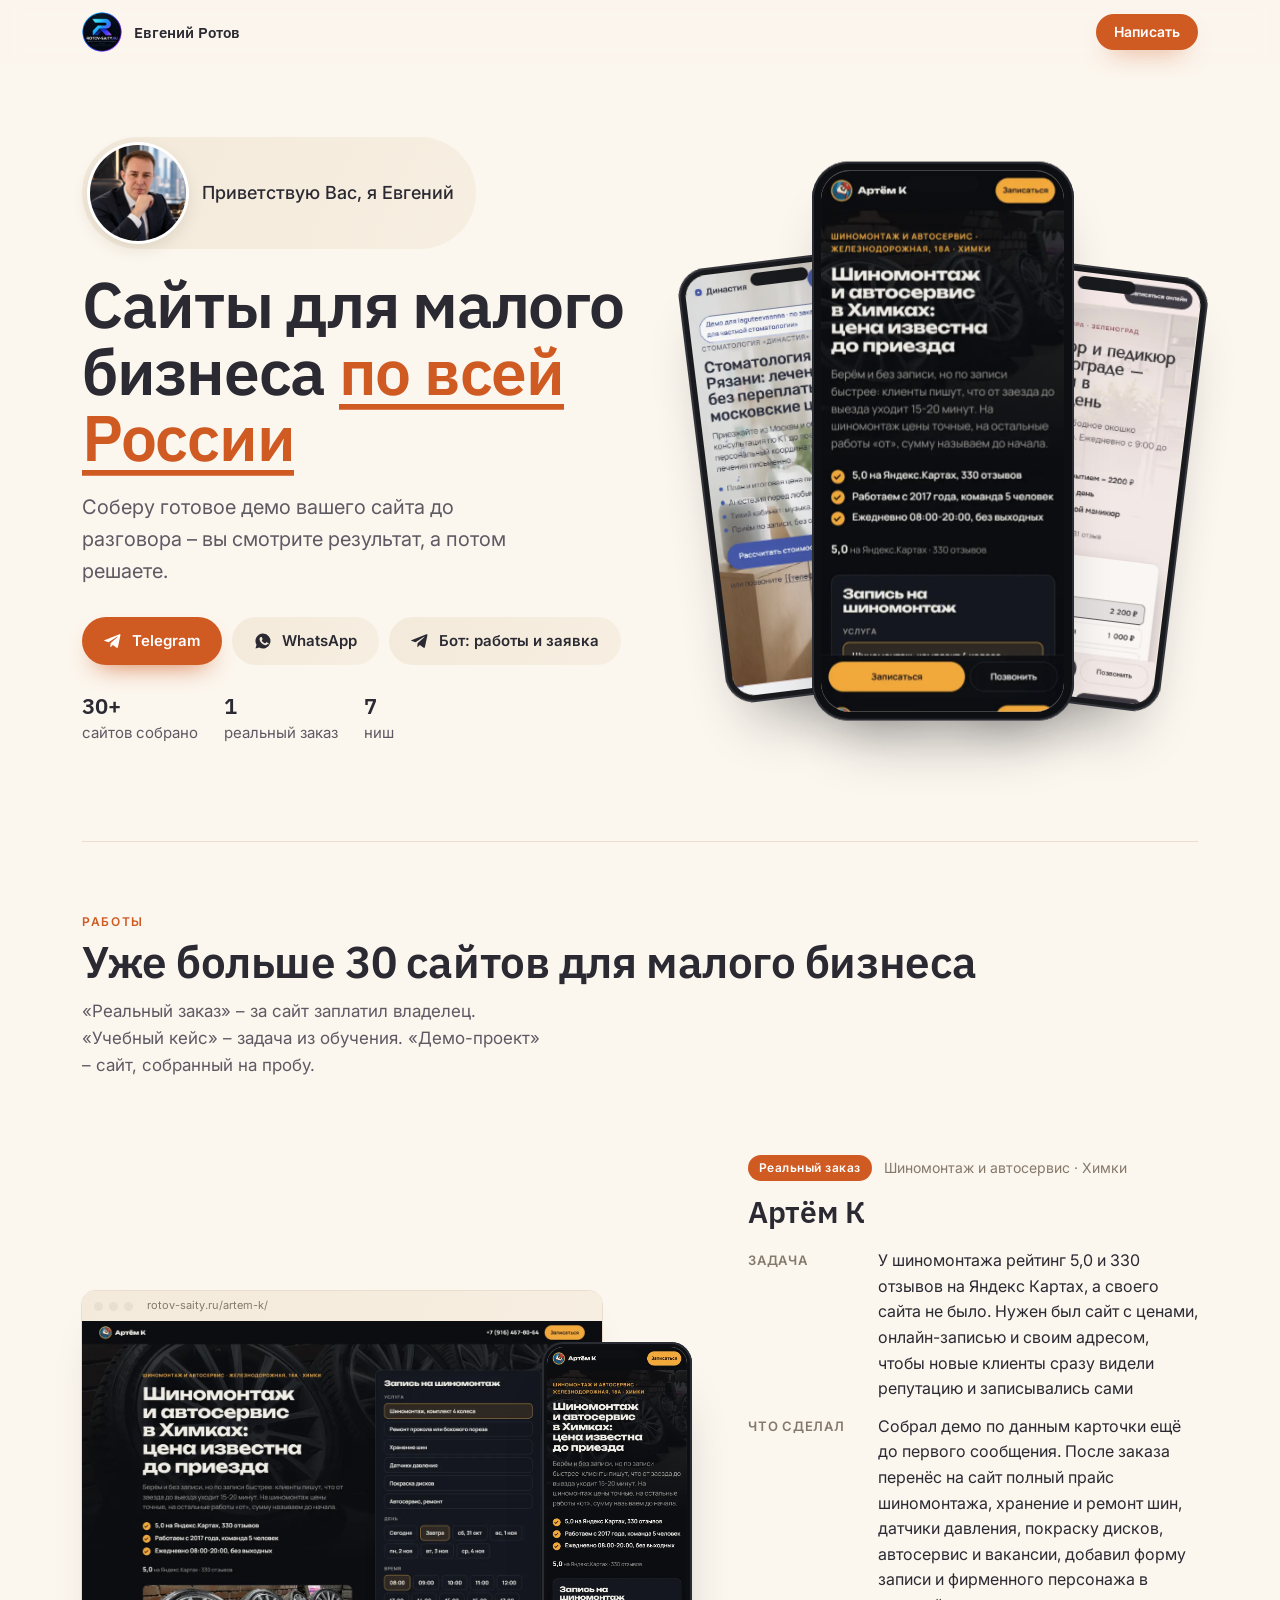
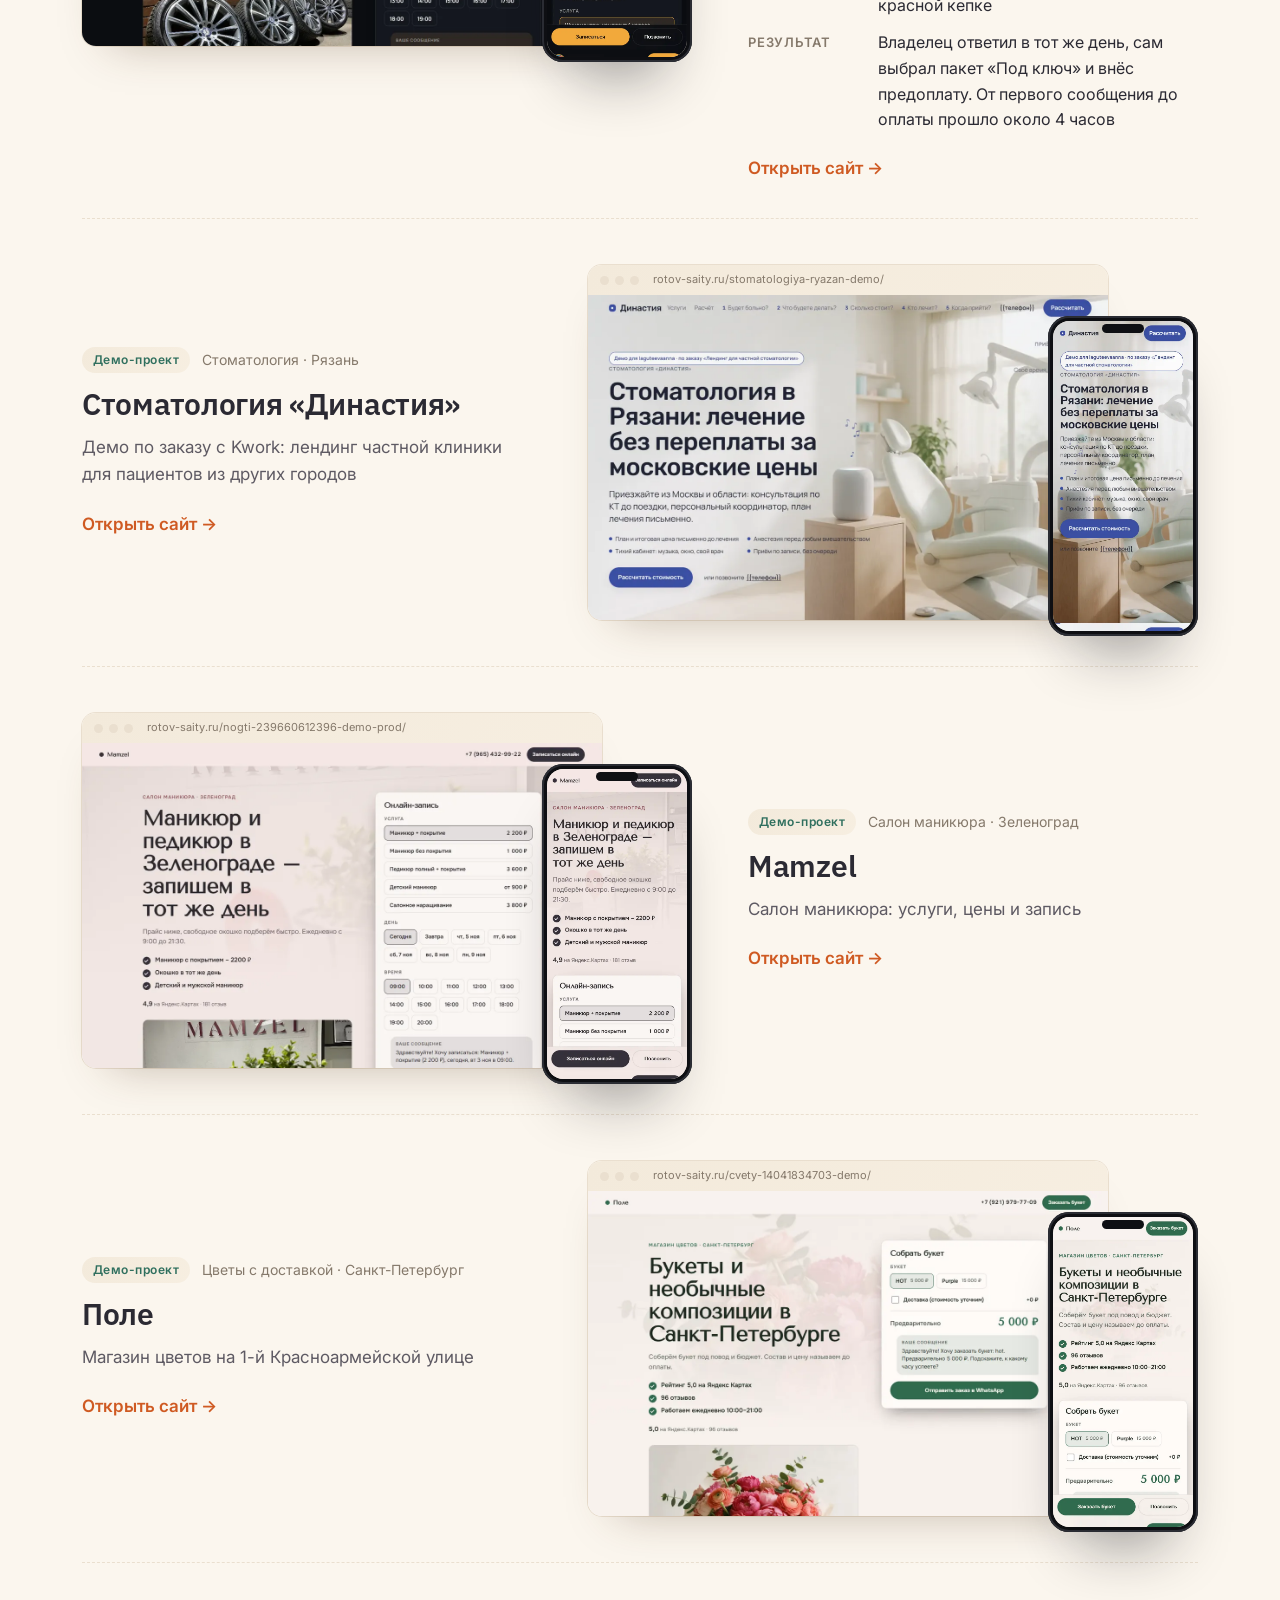
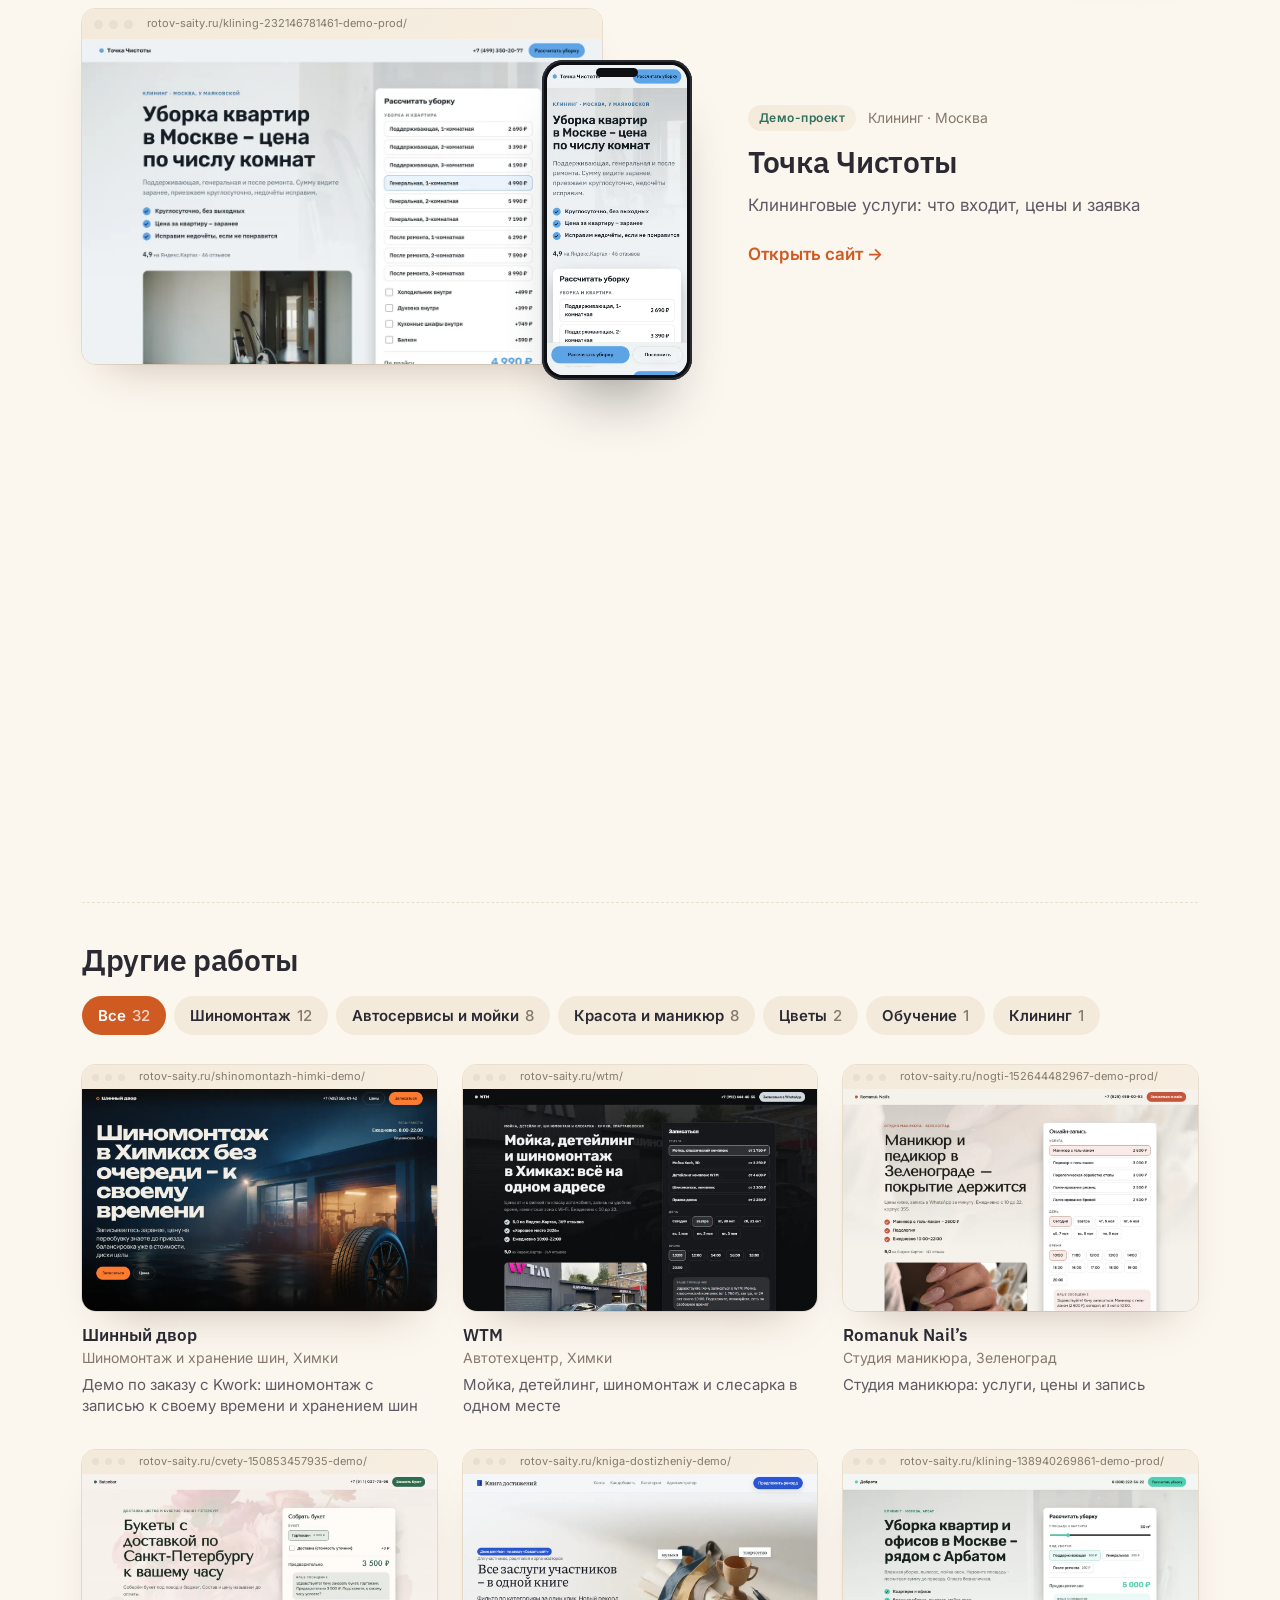
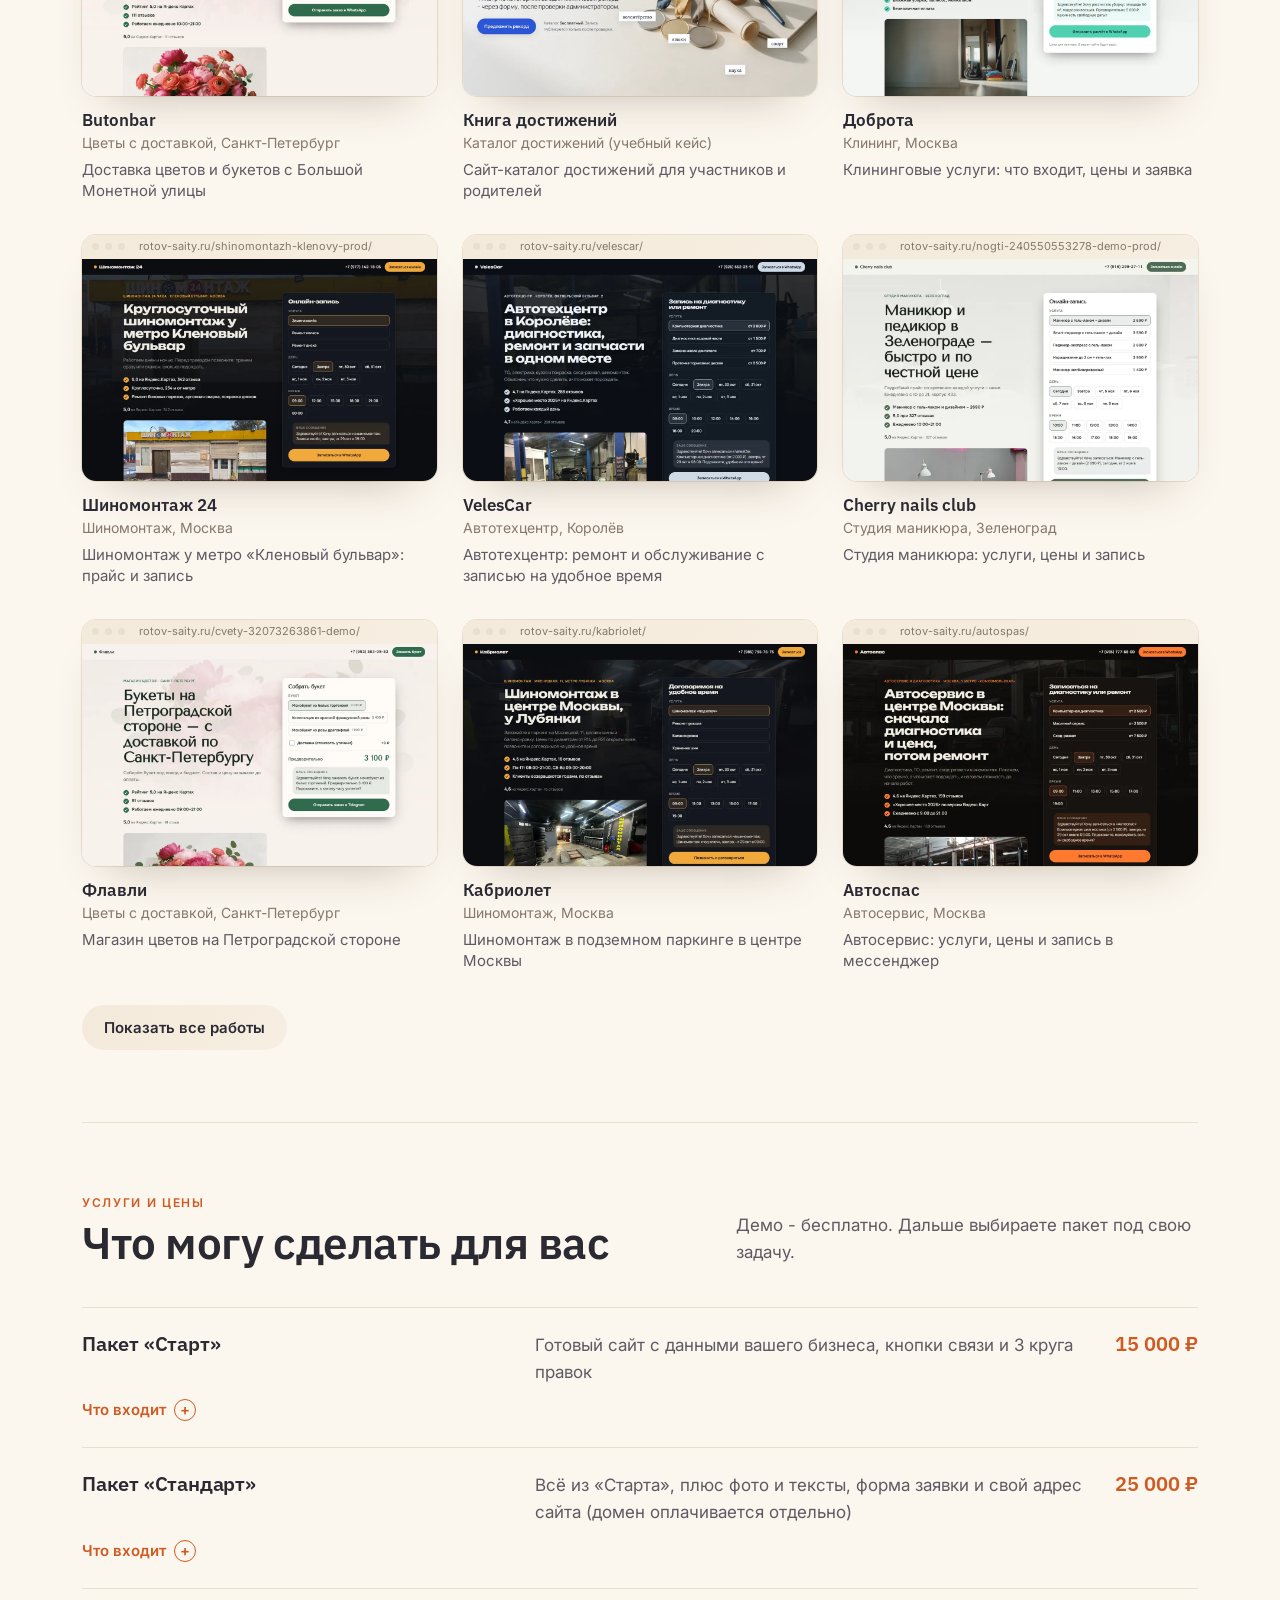
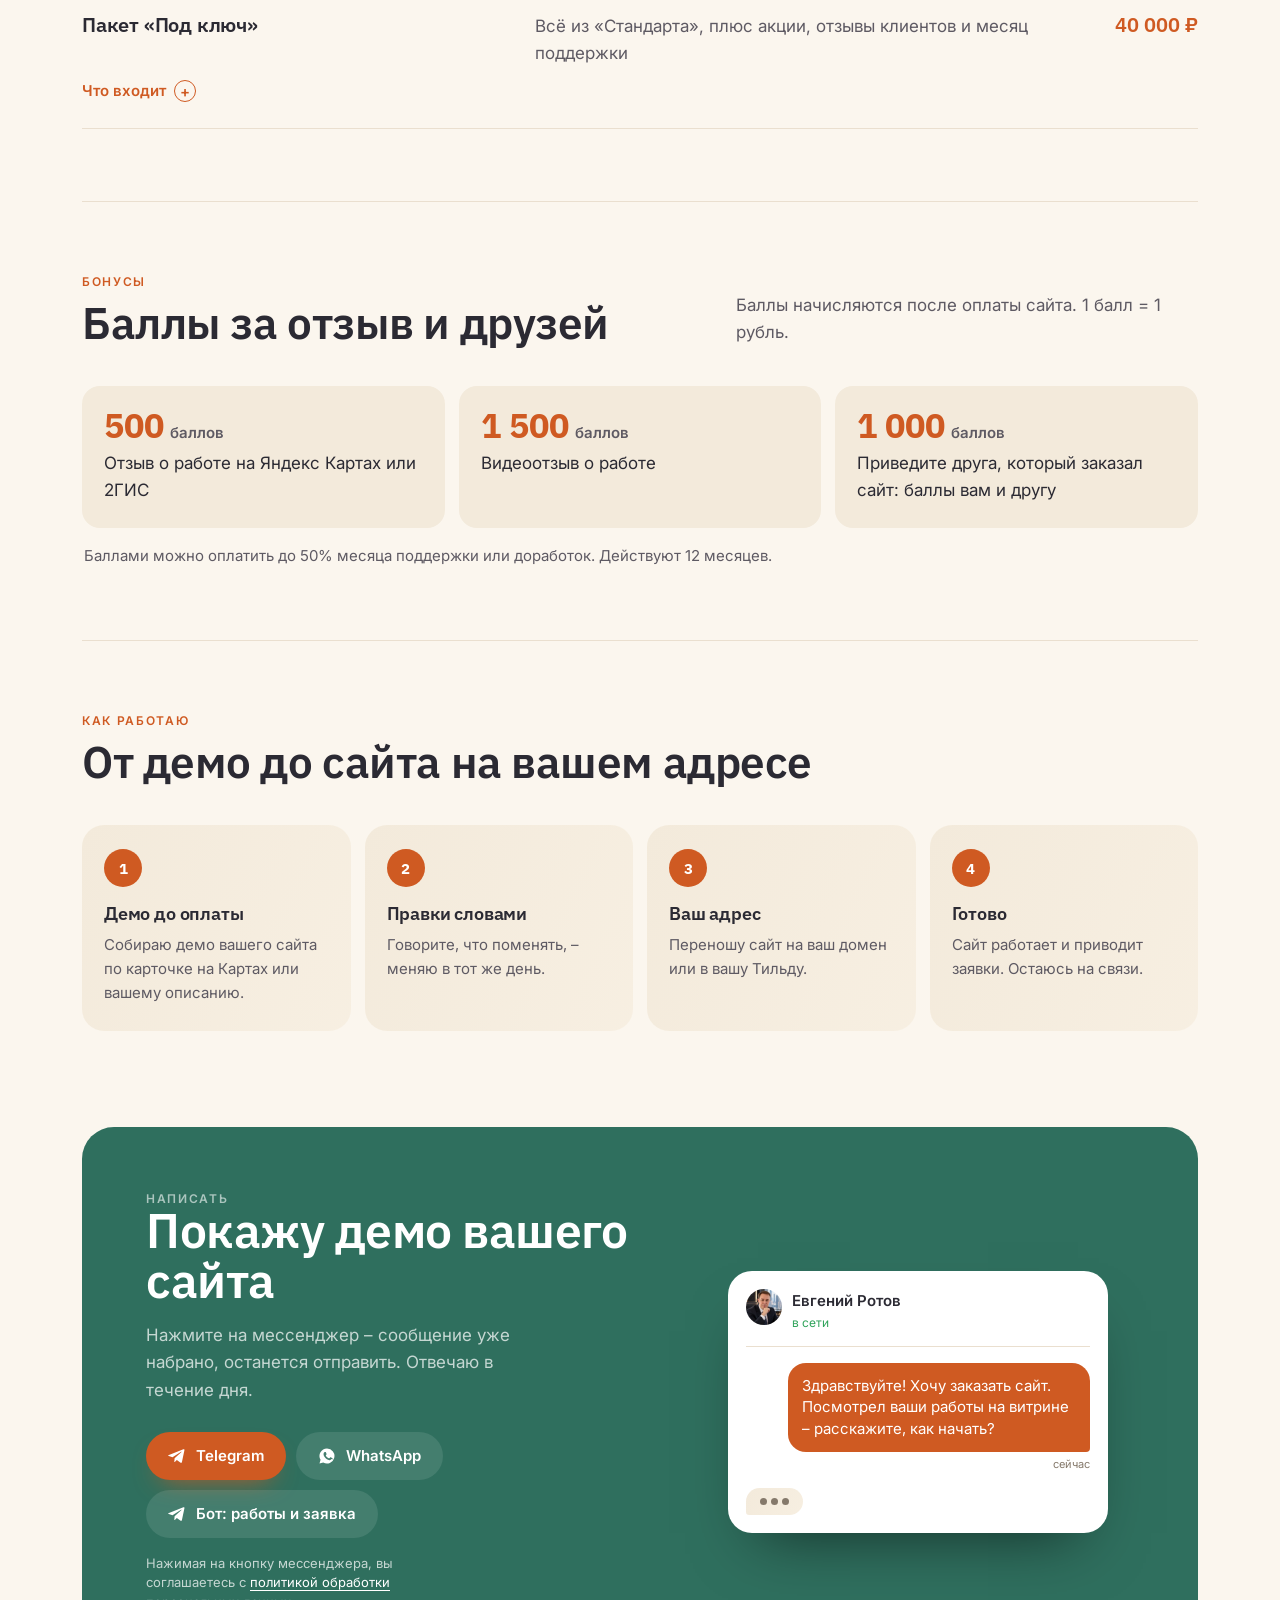
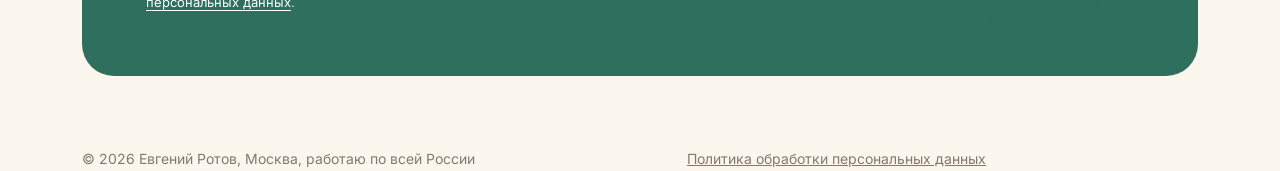
==== commit 117142c8: "Публикация 06.11 12:47" ====
--- a/index.html
+++ b/index.html
@@ -305,6 +305,10 @@
 .bonus b{font:700 34px/1 var(--display);color:var(--accent)}
 .bonus b small{font:600 15px/1 var(--body);color:var(--ink-2);margin-left:6px}
 .bonus-note{margin:16px 2px 0;color:var(--ink-2);font-size:15px}
+/* согласие на обработку данных под кнопками связи */
+.consent{margin:16px 0 0;max-width:46ch;font-size:13px;line-height:1.5;color:rgba(255,255,255,.72)}
+.consent a{color:#fff;text-decoration:underline;text-underline-offset:3px}
+.consent a:hover{text-decoration-thickness:2px}
 </style>
 </head>
 <body>
@@ -548,6 +552,12 @@
         + (L.note ? '<p class="bonus-note">' + esc(L.note) + '</p>' : '');
       how.parentNode.insertBefore(sec, how);
     }
+    const cta = document.querySelector('#write [data-cta]');
+    if (cta && !document.querySelector('#write .consent')) {
+      const p = document.createElement('p'); p.className = 'consent';
+      p.innerHTML = 'Нажимая на кнопку мессенджера, вы соглашаетесь с <a href="' + esc(D.policyFile || 'politika.html') + '">политикой обработки персональных данных</a>.';
+      cta.insertAdjacentElement('afterend', p);
+    }
   } catch (e) { console.error('vitrina-patch extra', e); }
 })();
 </script>
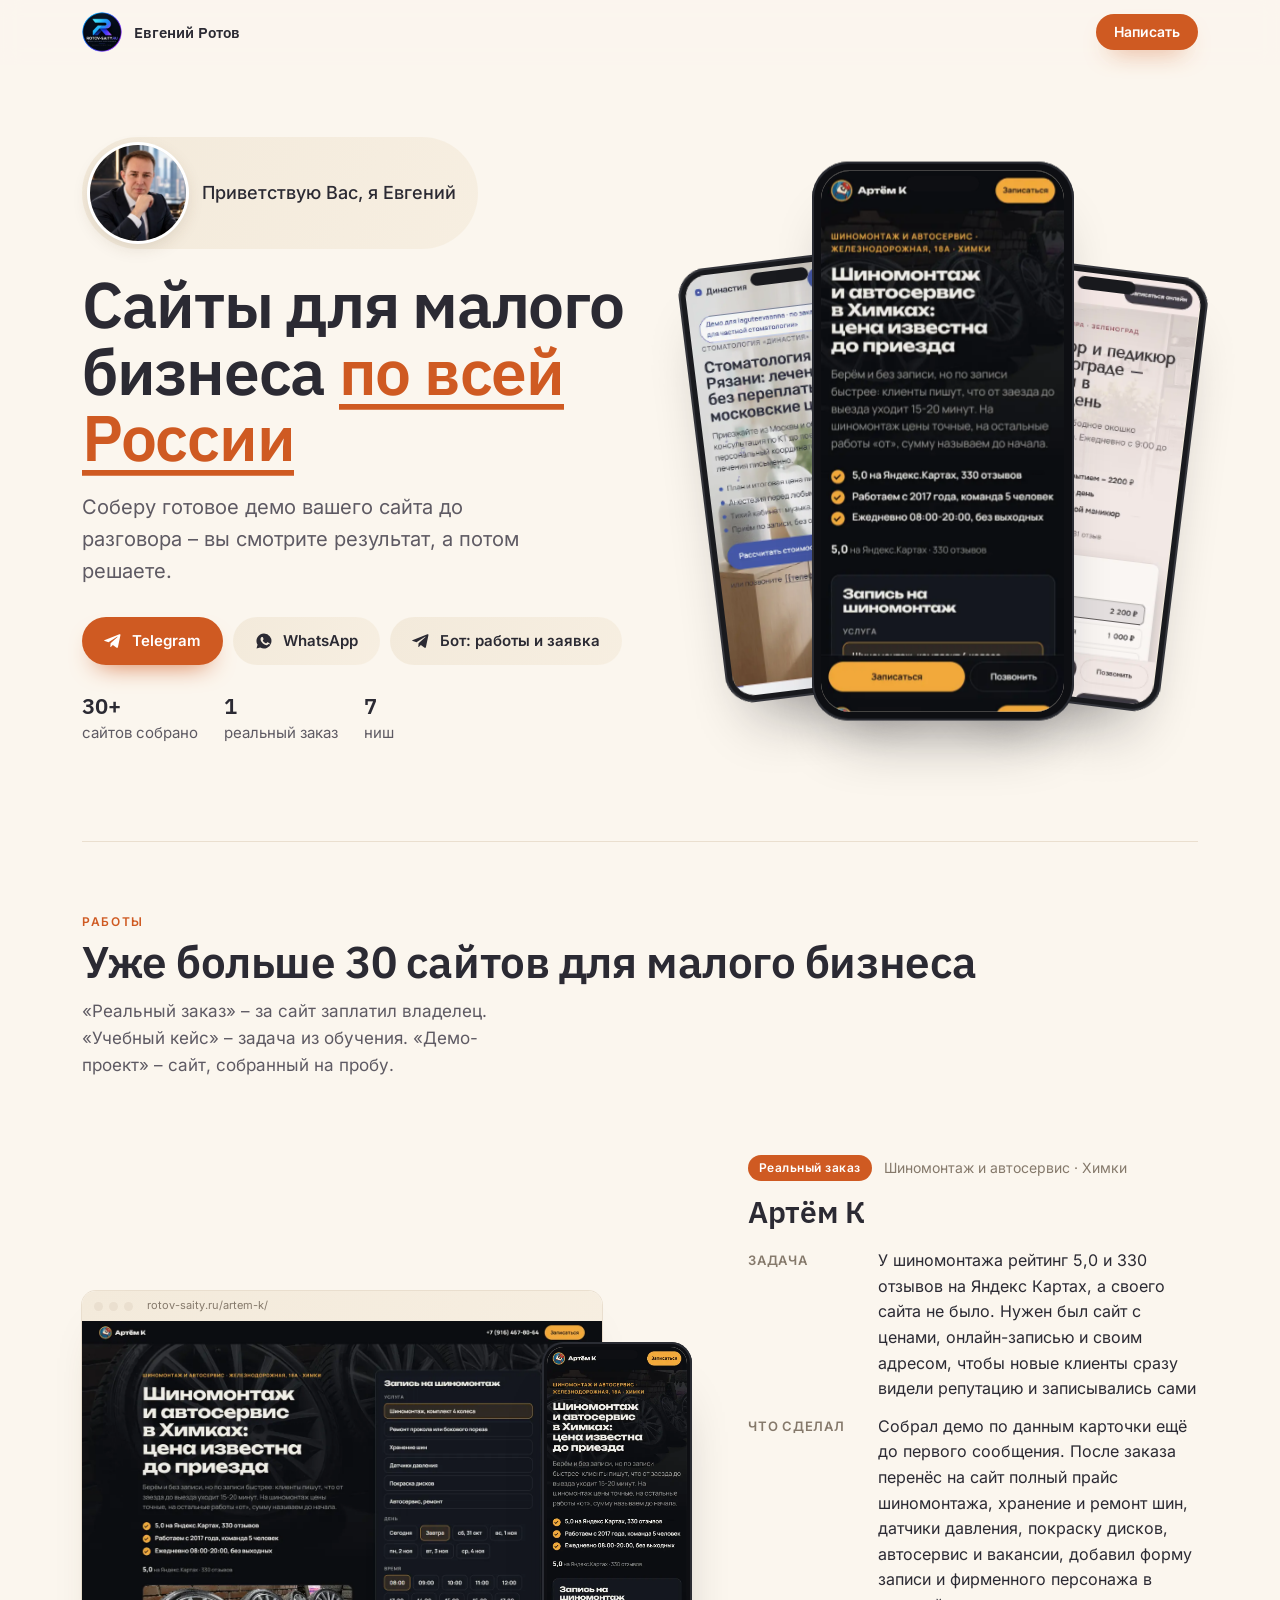
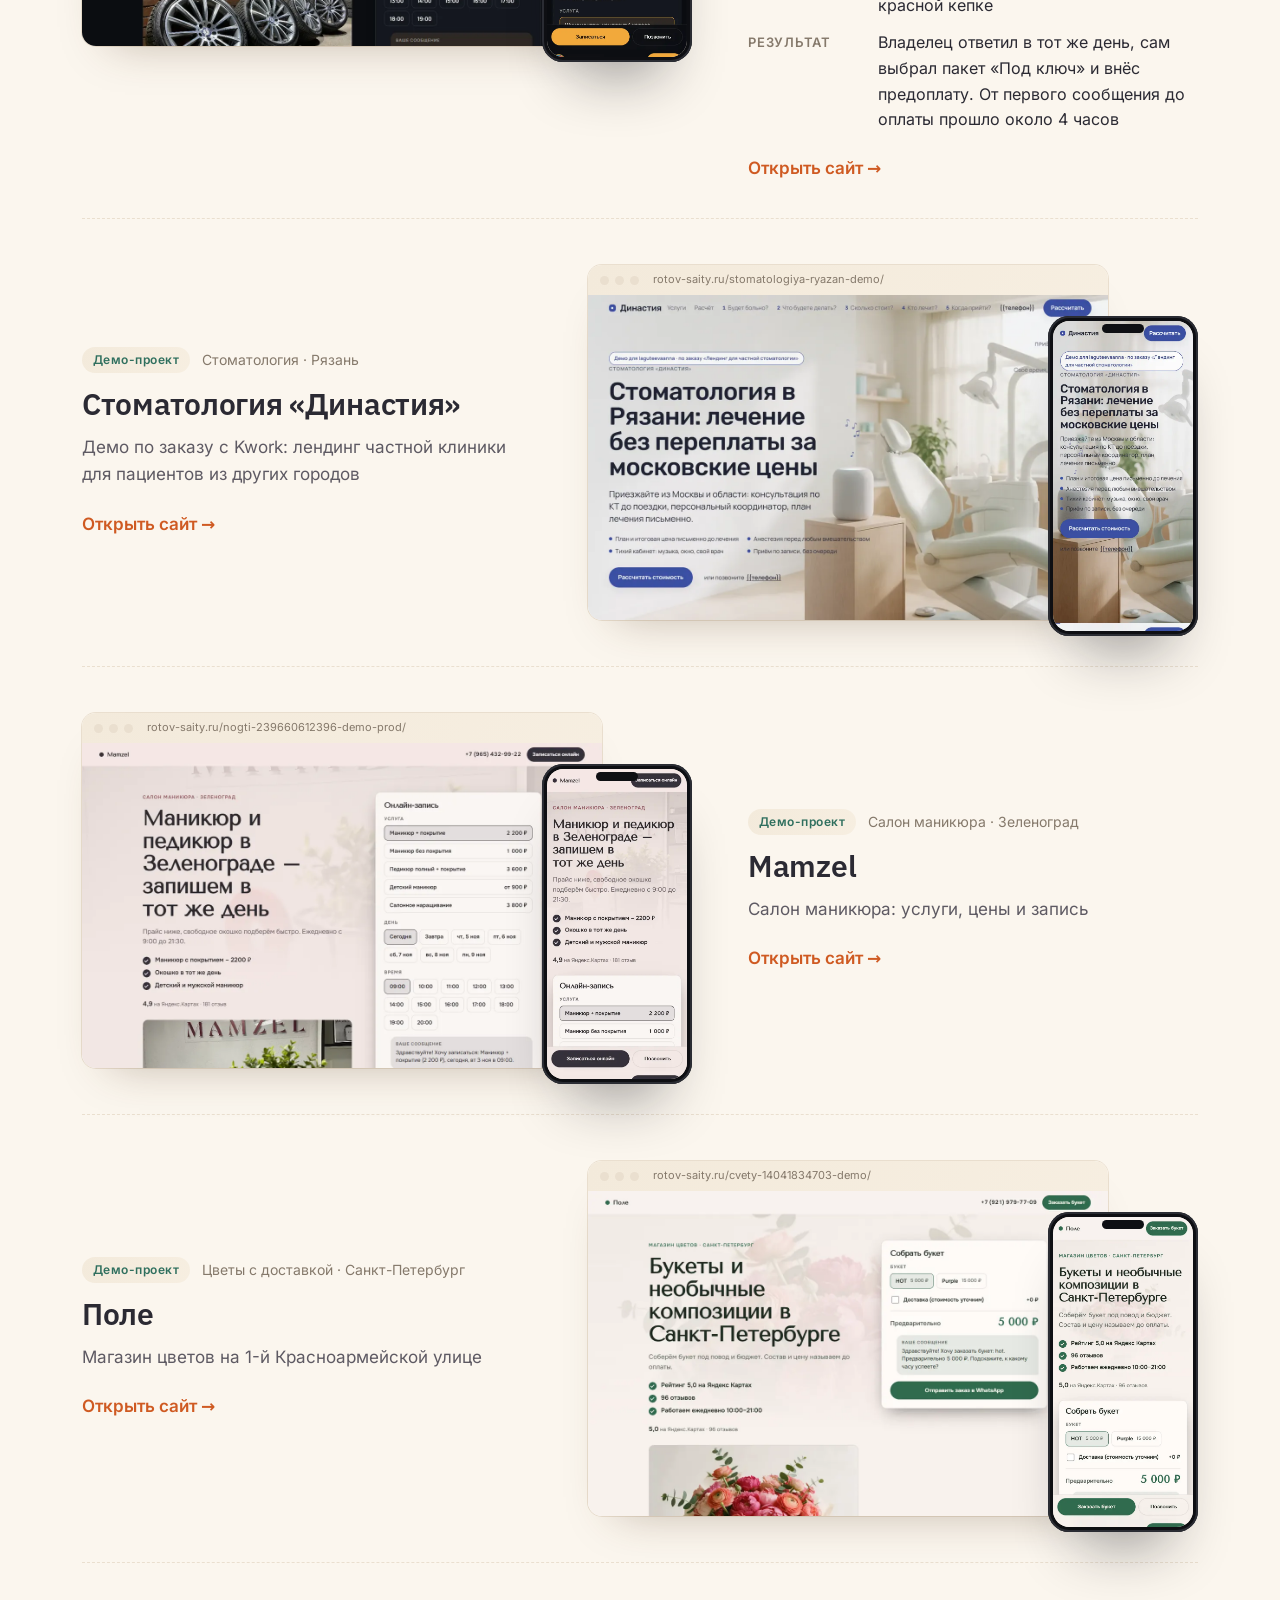
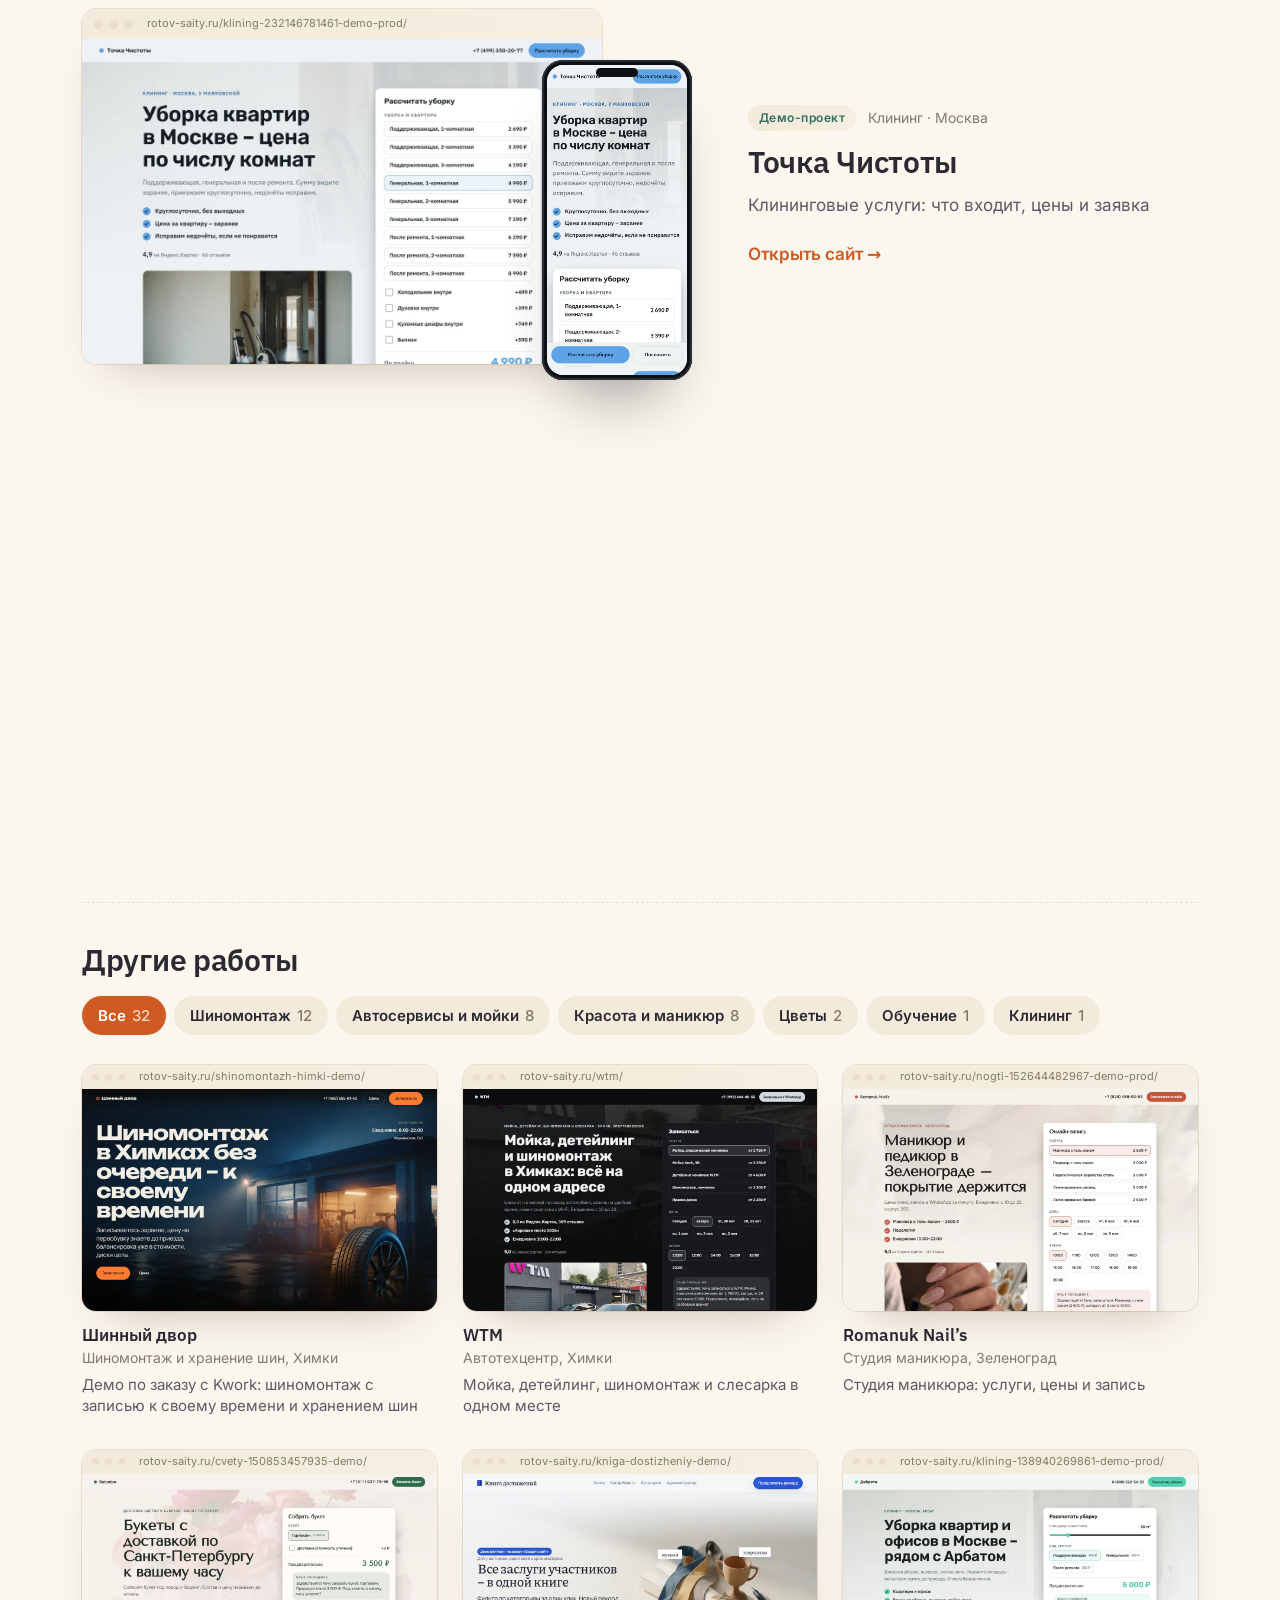
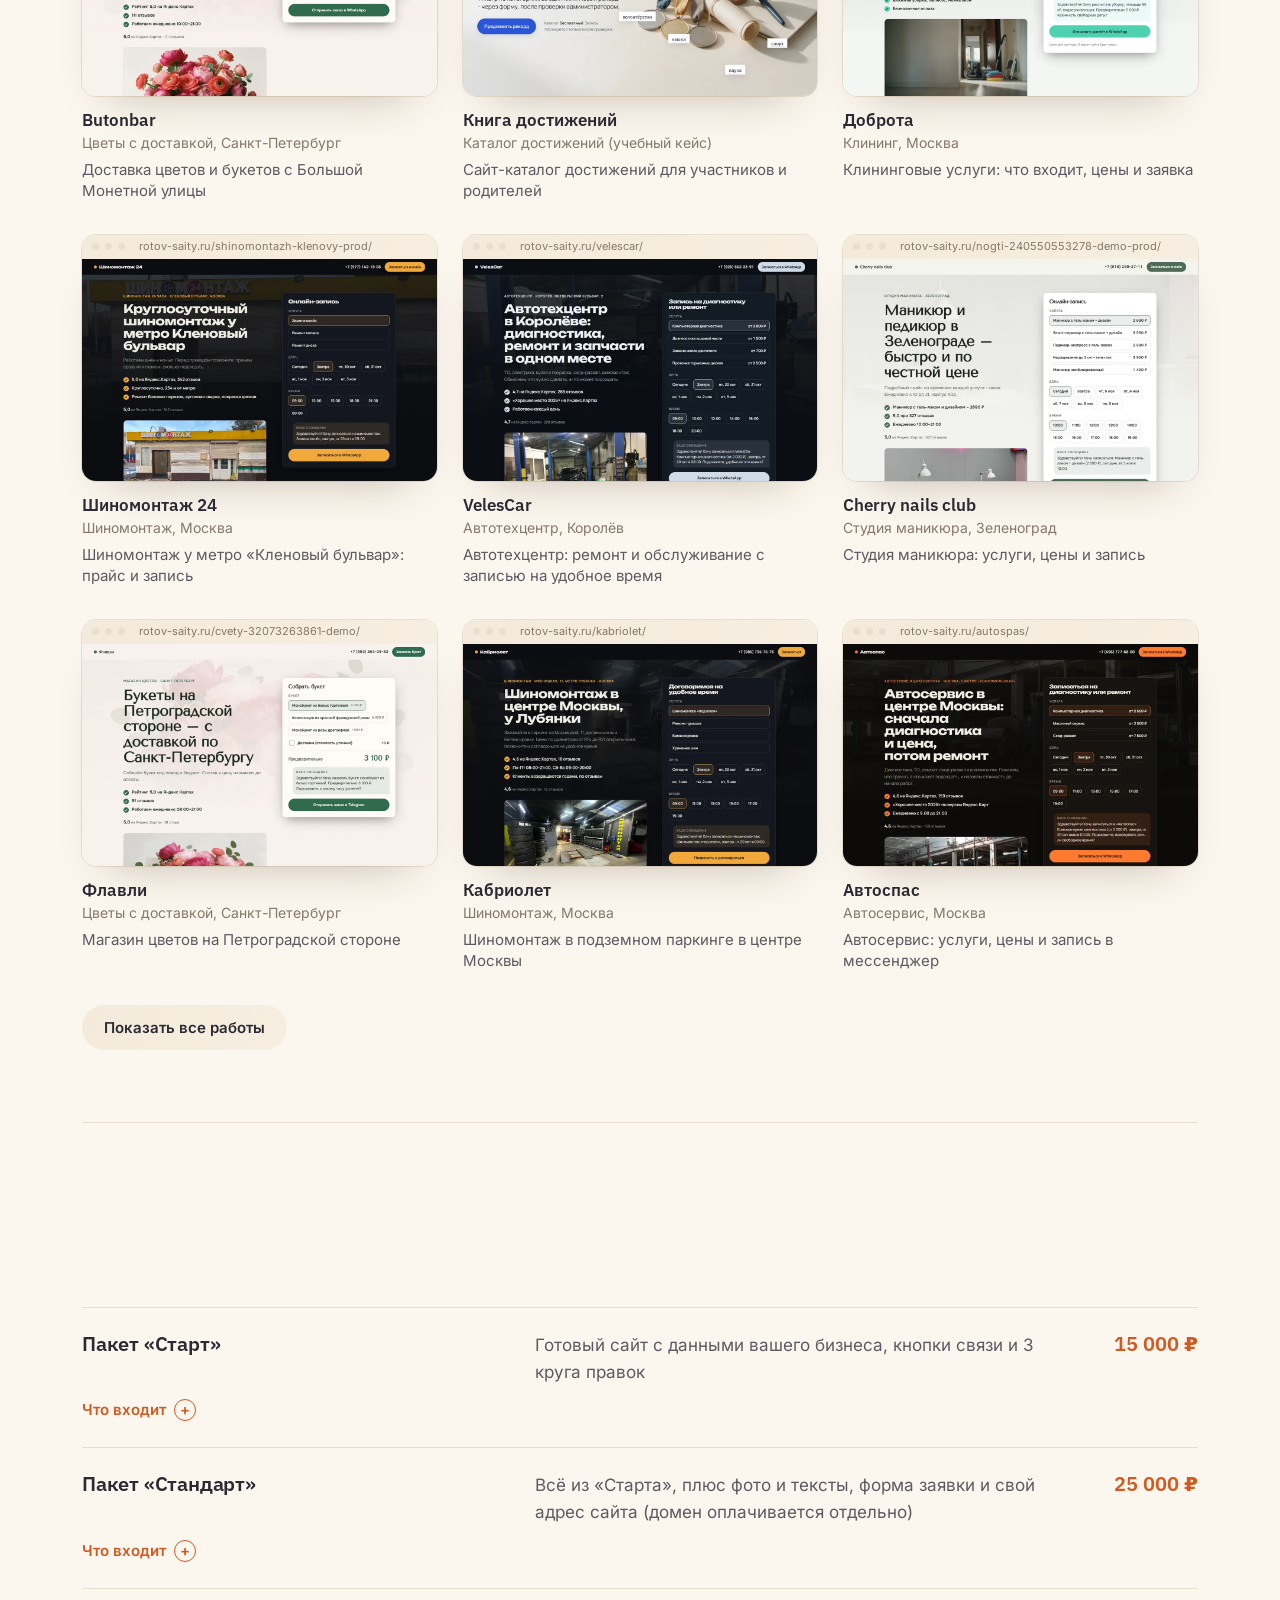
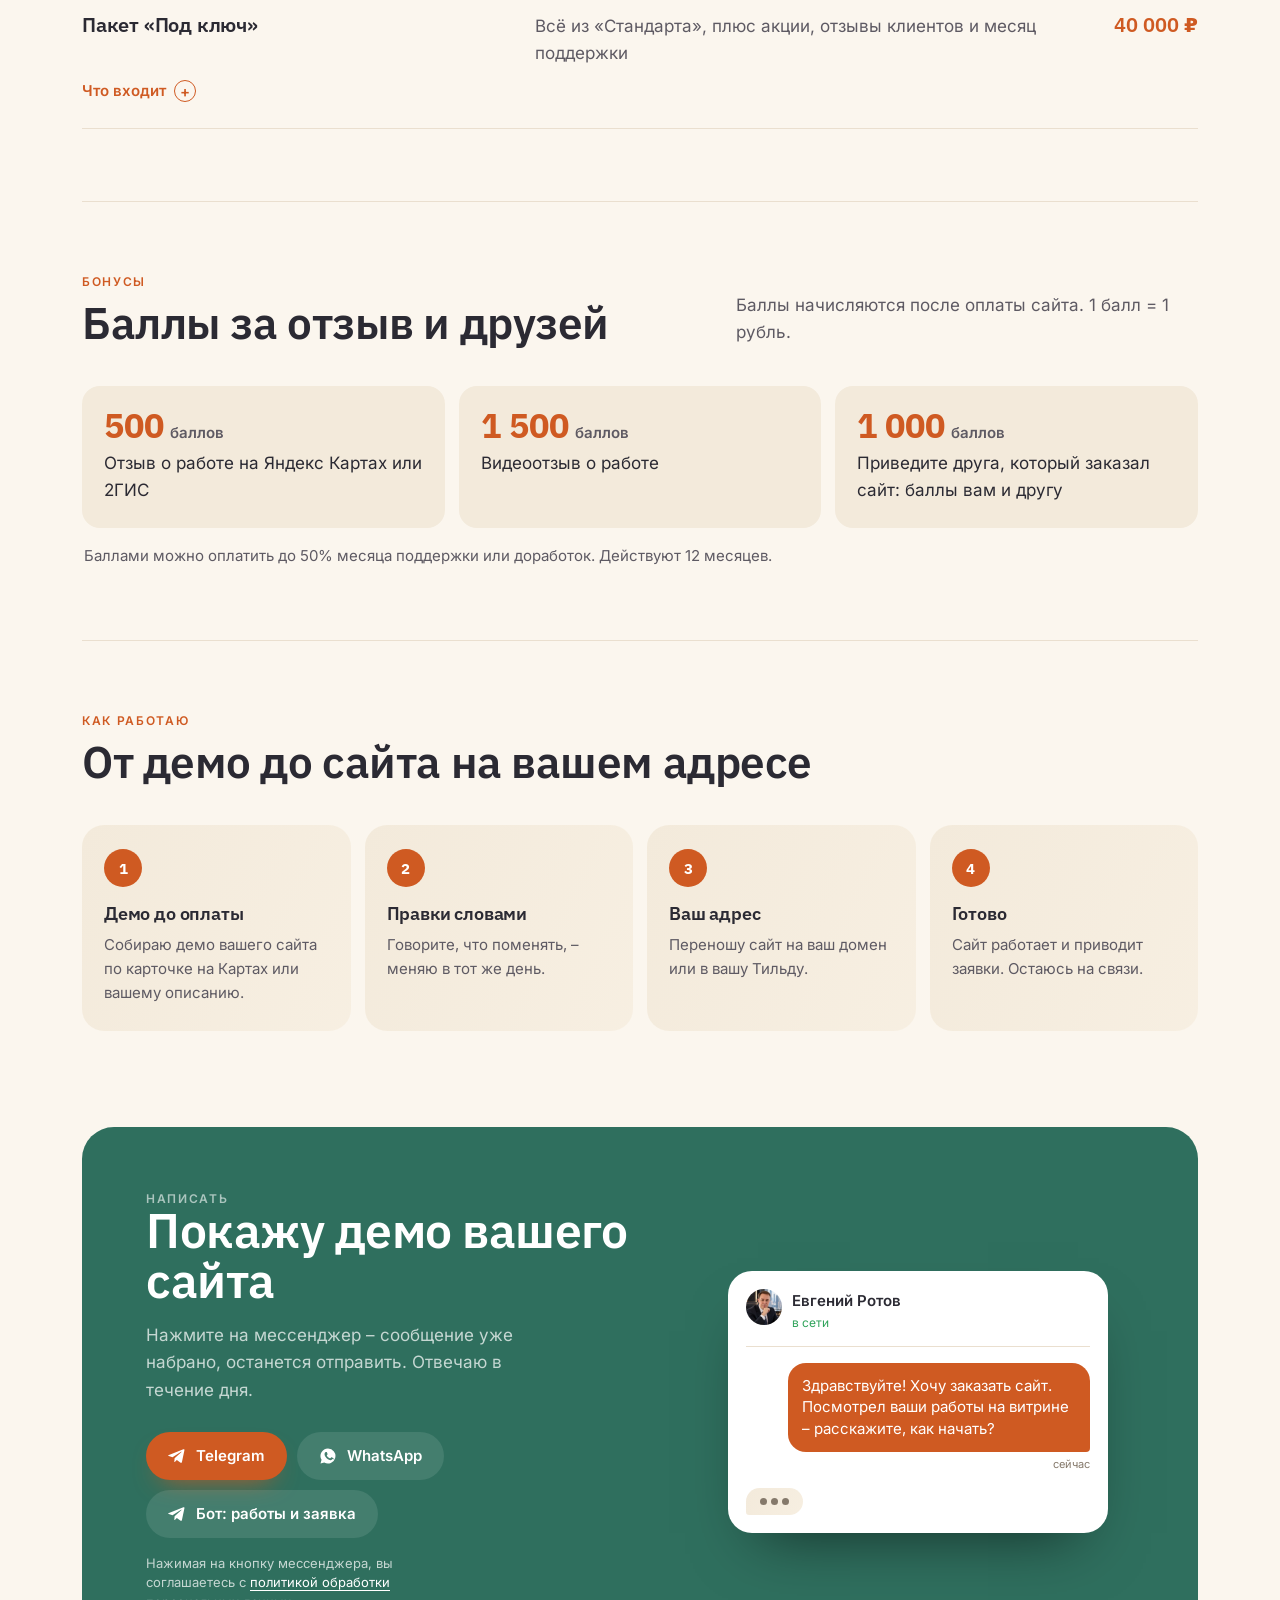
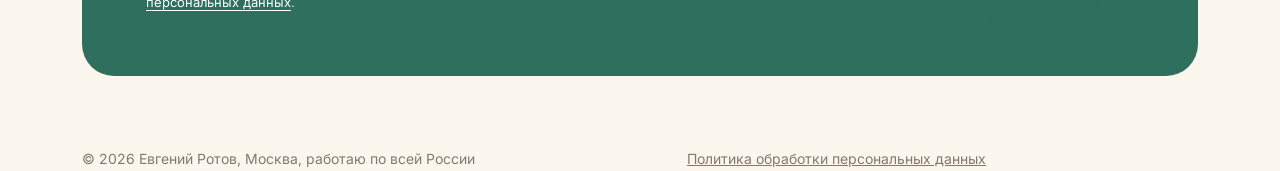
==== commit a576908b: "Публикация 06.11 12:52" ====
--- a/index.html
+++ b/index.html
@@ -10,9 +10,7 @@
 <meta property="og:type" content="website">
 <meta property="og:image" content="assets/case-evgeny25y-github-io-artem-k-desktop.webp">
 <meta name="color-scheme" content="light">
-<link rel="preconnect" href="https://fonts.googleapis.com">
-<link rel="preconnect" href="https://fonts.gstatic.com" crossorigin>
-<link href="https://fonts.googleapis.com/css2?family=IBM+Plex+Sans:wght@500;600;700&family=Inter:wght@400;500;600;700&display=swap" rel="stylesheet">
+<link rel="stylesheet" href="assets/fonts/fonts.css">
 <style>
 /* Витрина веб-мастера. Палитра задаётся тремя переменными в :root – их меняет сборка (vitrina.mjs). */
 :root{
--- a/assets/fonts/fonts.css
+++ b/assets/fonts/fonts.css
@@ -0,0 +1,133 @@
+/* шрифты IBM Plex Sans и Inter, скачаны с Google Fonts (лицензия SIL OFL), лежат на сайте */
+/* cyrillic */
+@font-face {
+  font-family: 'IBM Plex Sans';
+  font-style: normal;
+  font-weight: 500;
+  font-stretch: 100%;
+  font-display: swap;
+  src: url(IBMPlexSans-cyrillic-500.woff2) format('woff2');
+  unicode-range: U+0301, U+0400-045F, U+0490-0491, U+04B0-04B1, U+2116;
+}
+/* latin */
+@font-face {
+  font-family: 'IBM Plex Sans';
+  font-style: normal;
+  font-weight: 500;
+  font-stretch: 100%;
+  font-display: swap;
+  src: url(IBMPlexSans-latin-500.woff2) format('woff2');
+  unicode-range: U+0000-00FF, U+0131, U+0152-0153, U+02BB-02BC, U+02C6, U+02DA, U+02DC, U+0304, U+0308, U+0329, U+2000-206F, U+20AC, U+2122, U+2191, U+2193, U+2212, U+2215, U+FEFF, U+FFFD;
+}
+/* cyrillic */
+@font-face {
+  font-family: 'IBM Plex Sans';
+  font-style: normal;
+  font-weight: 600;
+  font-stretch: 100%;
+  font-display: swap;
+  src: url(IBMPlexSans-cyrillic-500.woff2) format('woff2');
+  unicode-range: U+0301, U+0400-045F, U+0490-0491, U+04B0-04B1, U+2116;
+}
+/* latin */
+@font-face {
+  font-family: 'IBM Plex Sans';
+  font-style: normal;
+  font-weight: 600;
+  font-stretch: 100%;
+  font-display: swap;
+  src: url(IBMPlexSans-latin-500.woff2) format('woff2');
+  unicode-range: U+0000-00FF, U+0131, U+0152-0153, U+02BB-02BC, U+02C6, U+02DA, U+02DC, U+0304, U+0308, U+0329, U+2000-206F, U+20AC, U+2122, U+2191, U+2193, U+2212, U+2215, U+FEFF, U+FFFD;
+}
+/* cyrillic */
+@font-face {
+  font-family: 'IBM Plex Sans';
+  font-style: normal;
+  font-weight: 700;
+  font-stretch: 100%;
+  font-display: swap;
+  src: url(IBMPlexSans-cyrillic-500.woff2) format('woff2');
+  unicode-range: U+0301, U+0400-045F, U+0490-0491, U+04B0-04B1, U+2116;
+}
+/* latin */
+@font-face {
+  font-family: 'IBM Plex Sans';
+  font-style: normal;
+  font-weight: 700;
+  font-stretch: 100%;
+  font-display: swap;
+  src: url(IBMPlexSans-latin-500.woff2) format('woff2');
+  unicode-range: U+0000-00FF, U+0131, U+0152-0153, U+02BB-02BC, U+02C6, U+02DA, U+02DC, U+0304, U+0308, U+0329, U+2000-206F, U+20AC, U+2122, U+2191, U+2193, U+2212, U+2215, U+FEFF, U+FFFD;
+}
+/* cyrillic */
+@font-face {
+  font-family: 'Inter';
+  font-style: normal;
+  font-weight: 400;
+  font-display: swap;
+  src: url(Inter-cyrillic-400.woff2) format('woff2');
+  unicode-range: U+0301, U+0400-045F, U+0490-0491, U+04B0-04B1, U+2116;
+}
+/* latin */
+@font-face {
+  font-family: 'Inter';
+  font-style: normal;
+  font-weight: 400;
+  font-display: swap;
+  src: url(Inter-latin-400.woff2) format('woff2');
+  unicode-range: U+0000-00FF, U+0131, U+0152-0153, U+02BB-02BC, U+02C6, U+02DA, U+02DC, U+0304, U+0308, U+0329, U+2000-206F, U+20AC, U+2122, U+2191, U+2193, U+2212, U+2215, U+FEFF, U+FFFD;
+}
+/* cyrillic */
+@font-face {
+  font-family: 'Inter';
+  font-style: normal;
+  font-weight: 500;
+  font-display: swap;
+  src: url(Inter-cyrillic-400.woff2) format('woff2');
+  unicode-range: U+0301, U+0400-045F, U+0490-0491, U+04B0-04B1, U+2116;
+}
+/* latin */
+@font-face {
+  font-family: 'Inter';
+  font-style: normal;
+  font-weight: 500;
+  font-display: swap;
+  src: url(Inter-latin-400.woff2) format('woff2');
+  unicode-range: U+0000-00FF, U+0131, U+0152-0153, U+02BB-02BC, U+02C6, U+02DA, U+02DC, U+0304, U+0308, U+0329, U+2000-206F, U+20AC, U+2122, U+2191, U+2193, U+2212, U+2215, U+FEFF, U+FFFD;
+}
+/* cyrillic */
+@font-face {
+  font-family: 'Inter';
+  font-style: normal;
+  font-weight: 600;
+  font-display: swap;
+  src: url(Inter-cyrillic-400.woff2) format('woff2');
+  unicode-range: U+0301, U+0400-045F, U+0490-0491, U+04B0-04B1, U+2116;
+}
+/* latin */
+@font-face {
+  font-family: 'Inter';
+  font-style: normal;
+  font-weight: 600;
+  font-display: swap;
+  src: url(Inter-latin-400.woff2) format('woff2');
+  unicode-range: U+0000-00FF, U+0131, U+0152-0153, U+02BB-02BC, U+02C6, U+02DA, U+02DC, U+0304, U+0308, U+0329, U+2000-206F, U+20AC, U+2122, U+2191, U+2193, U+2212, U+2215, U+FEFF, U+FFFD;
+}
+/* cyrillic */
+@font-face {
+  font-family: 'Inter';
+  font-style: normal;
+  font-weight: 700;
+  font-display: swap;
+  src: url(Inter-cyrillic-400.woff2) format('woff2');
+  unicode-range: U+0301, U+0400-045F, U+0490-0491, U+04B0-04B1, U+2116;
+}
+/* latin */
+@font-face {
+  font-family: 'Inter';
+  font-style: normal;
+  font-weight: 700;
+  font-display: swap;
+  src: url(Inter-latin-400.woff2) format('woff2');
+  unicode-range: U+0000-00FF, U+0131, U+0152-0153, U+02BB-02BC, U+02C6, U+02DA, U+02DC, U+0304, U+0308, U+0329, U+2000-206F, U+20AC, U+2122, U+2191, U+2193, U+2212, U+2215, U+FEFF, U+FFFD;
+}
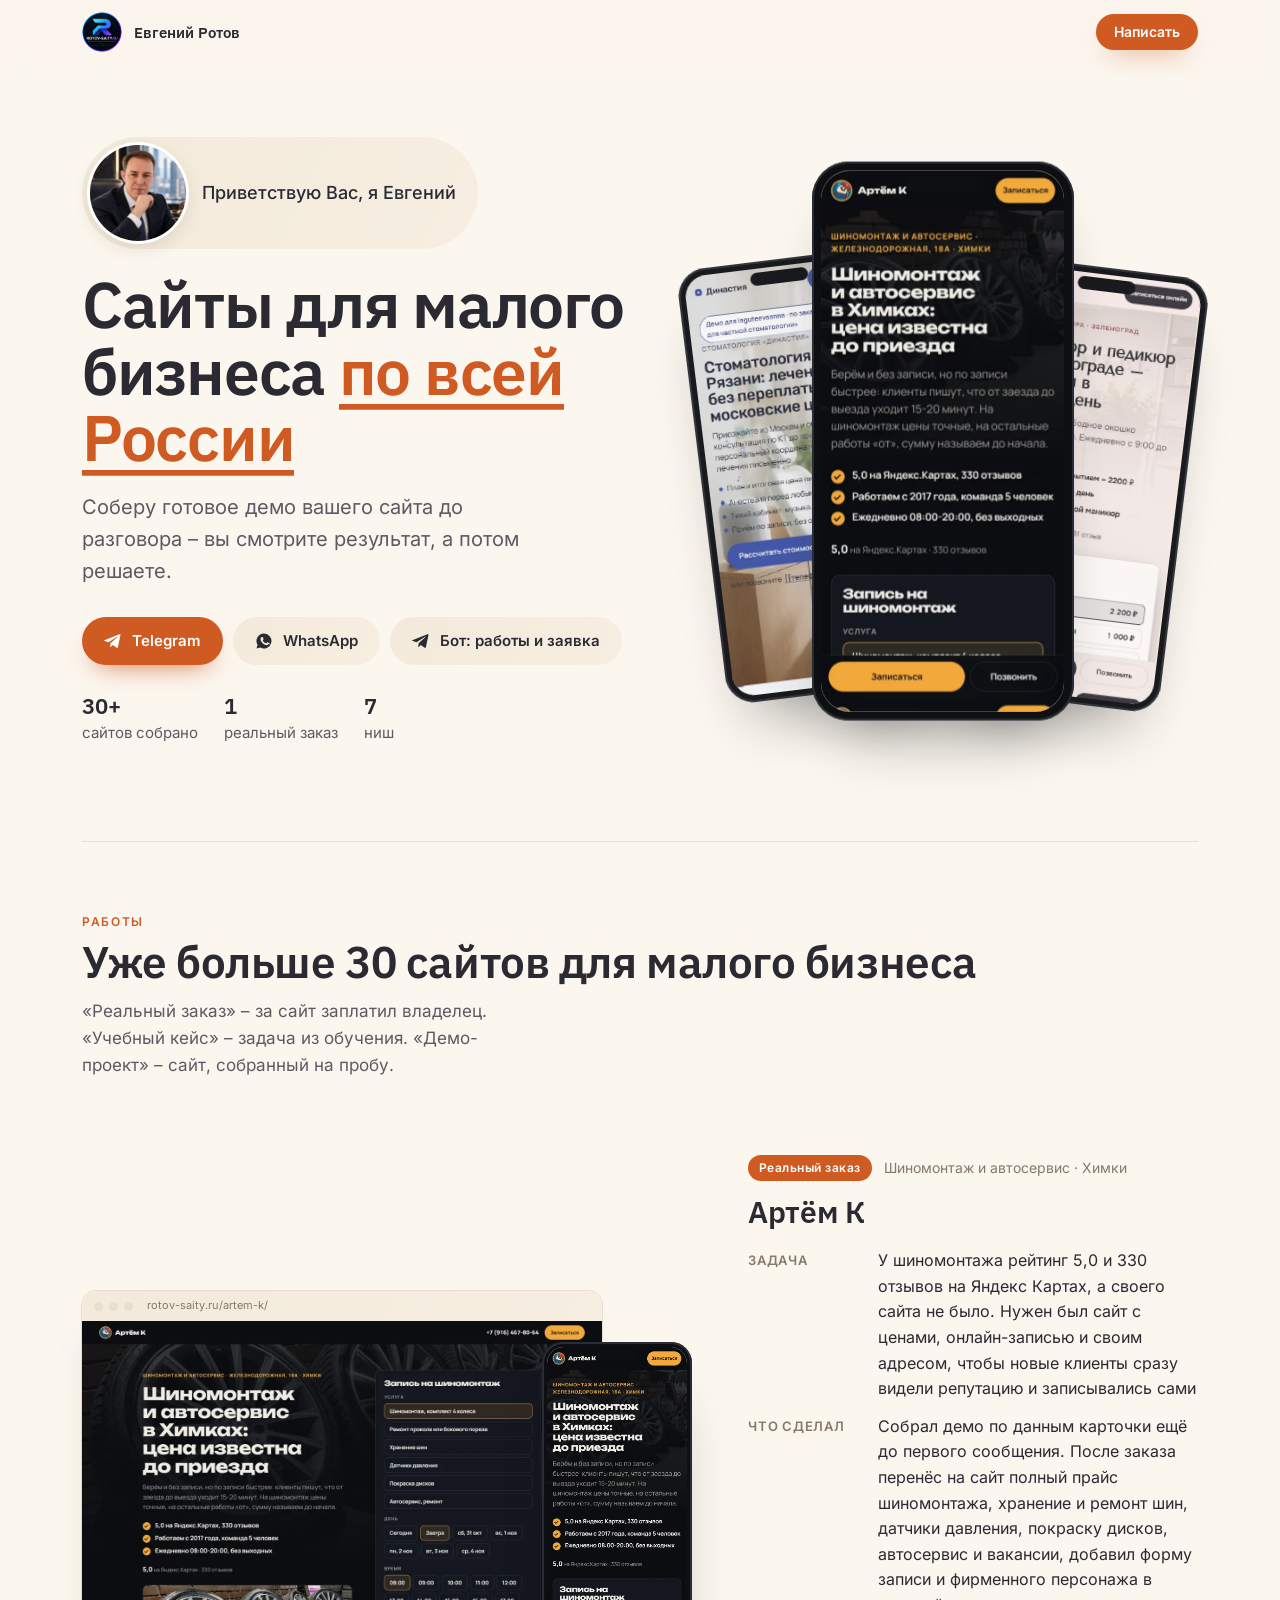
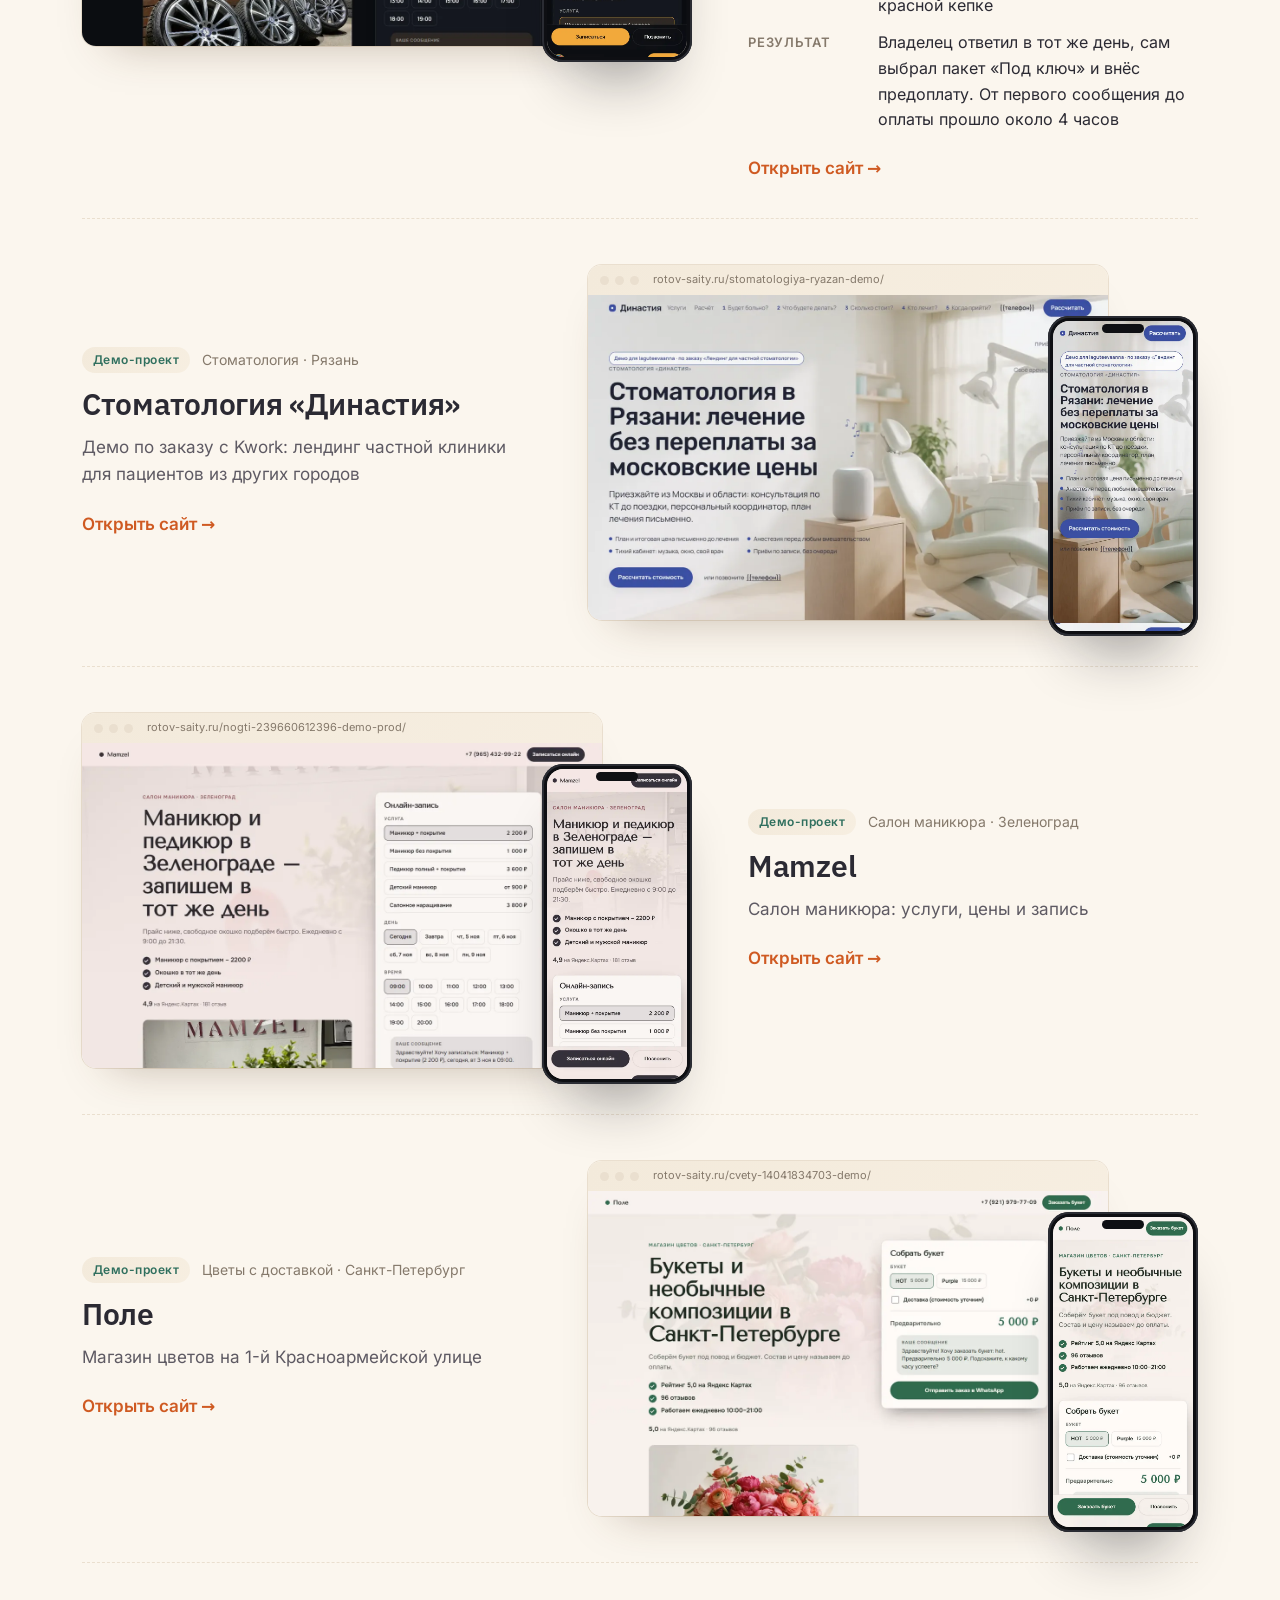
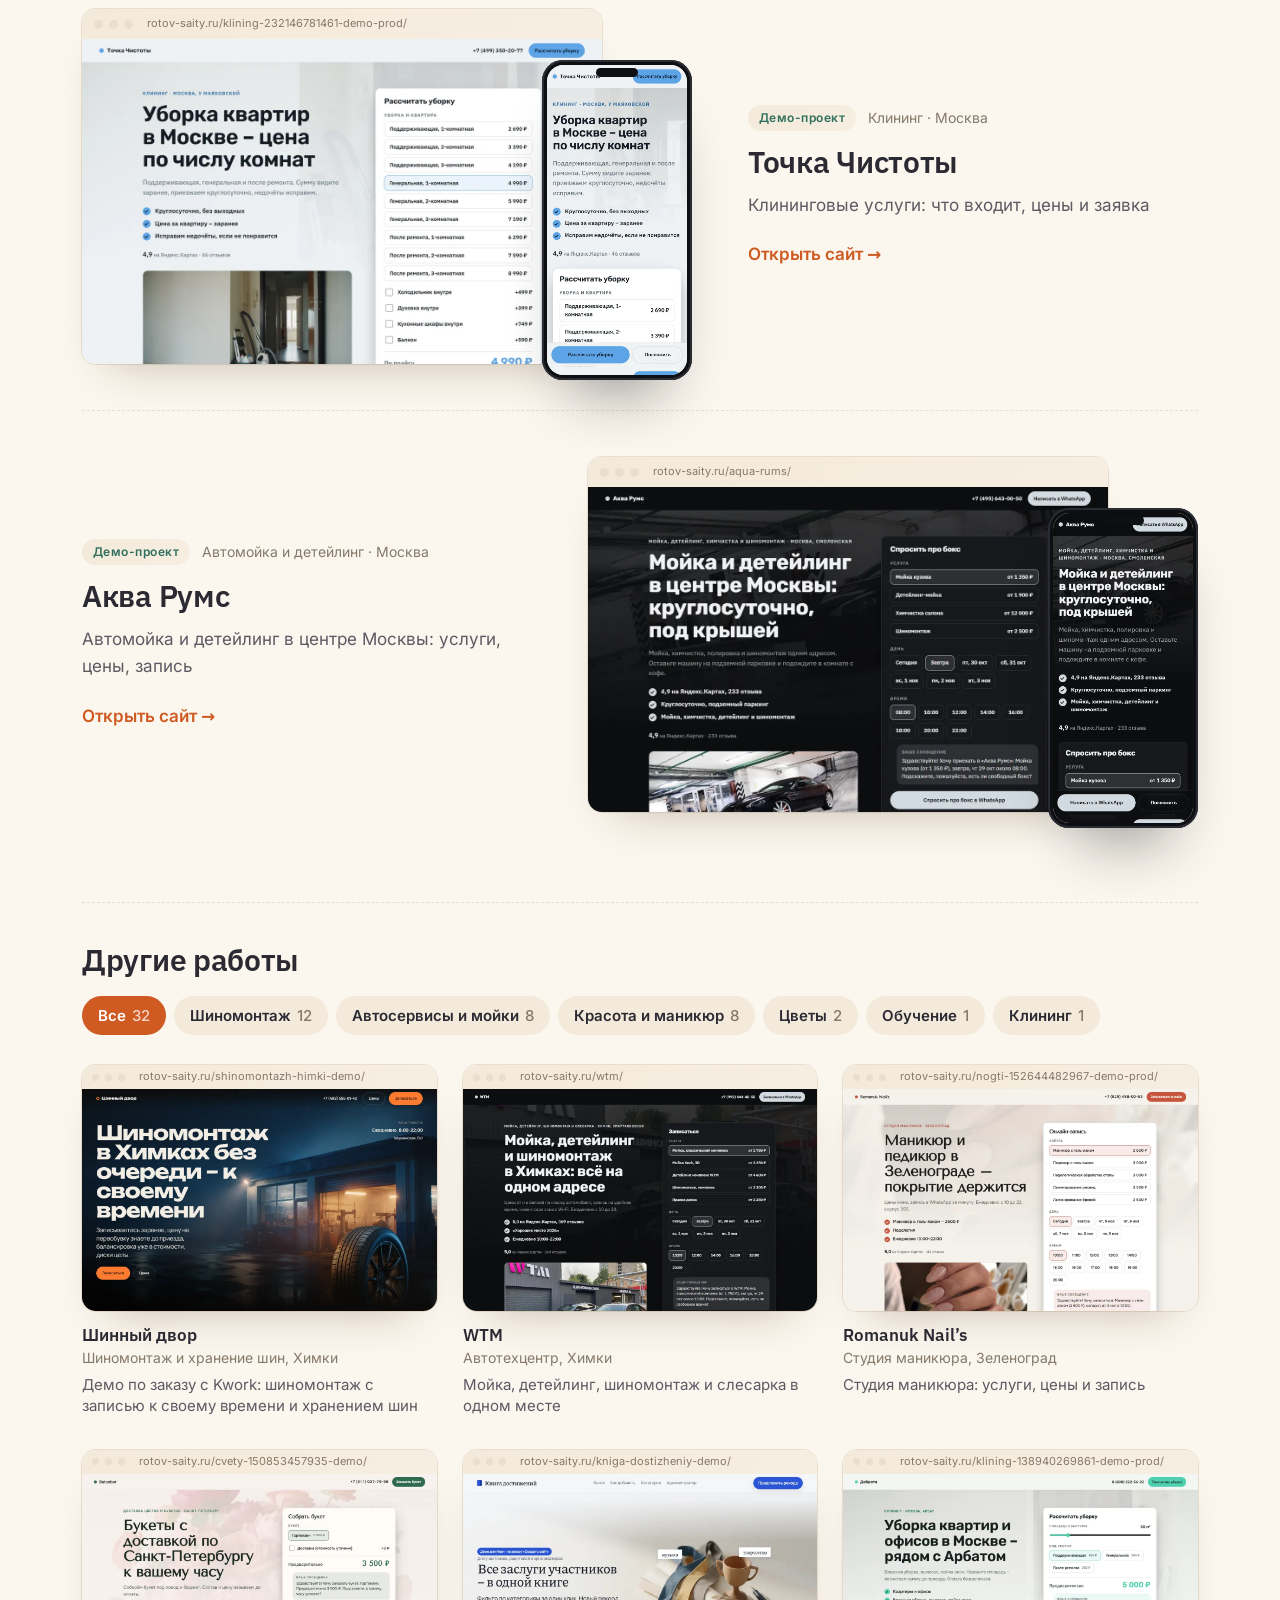
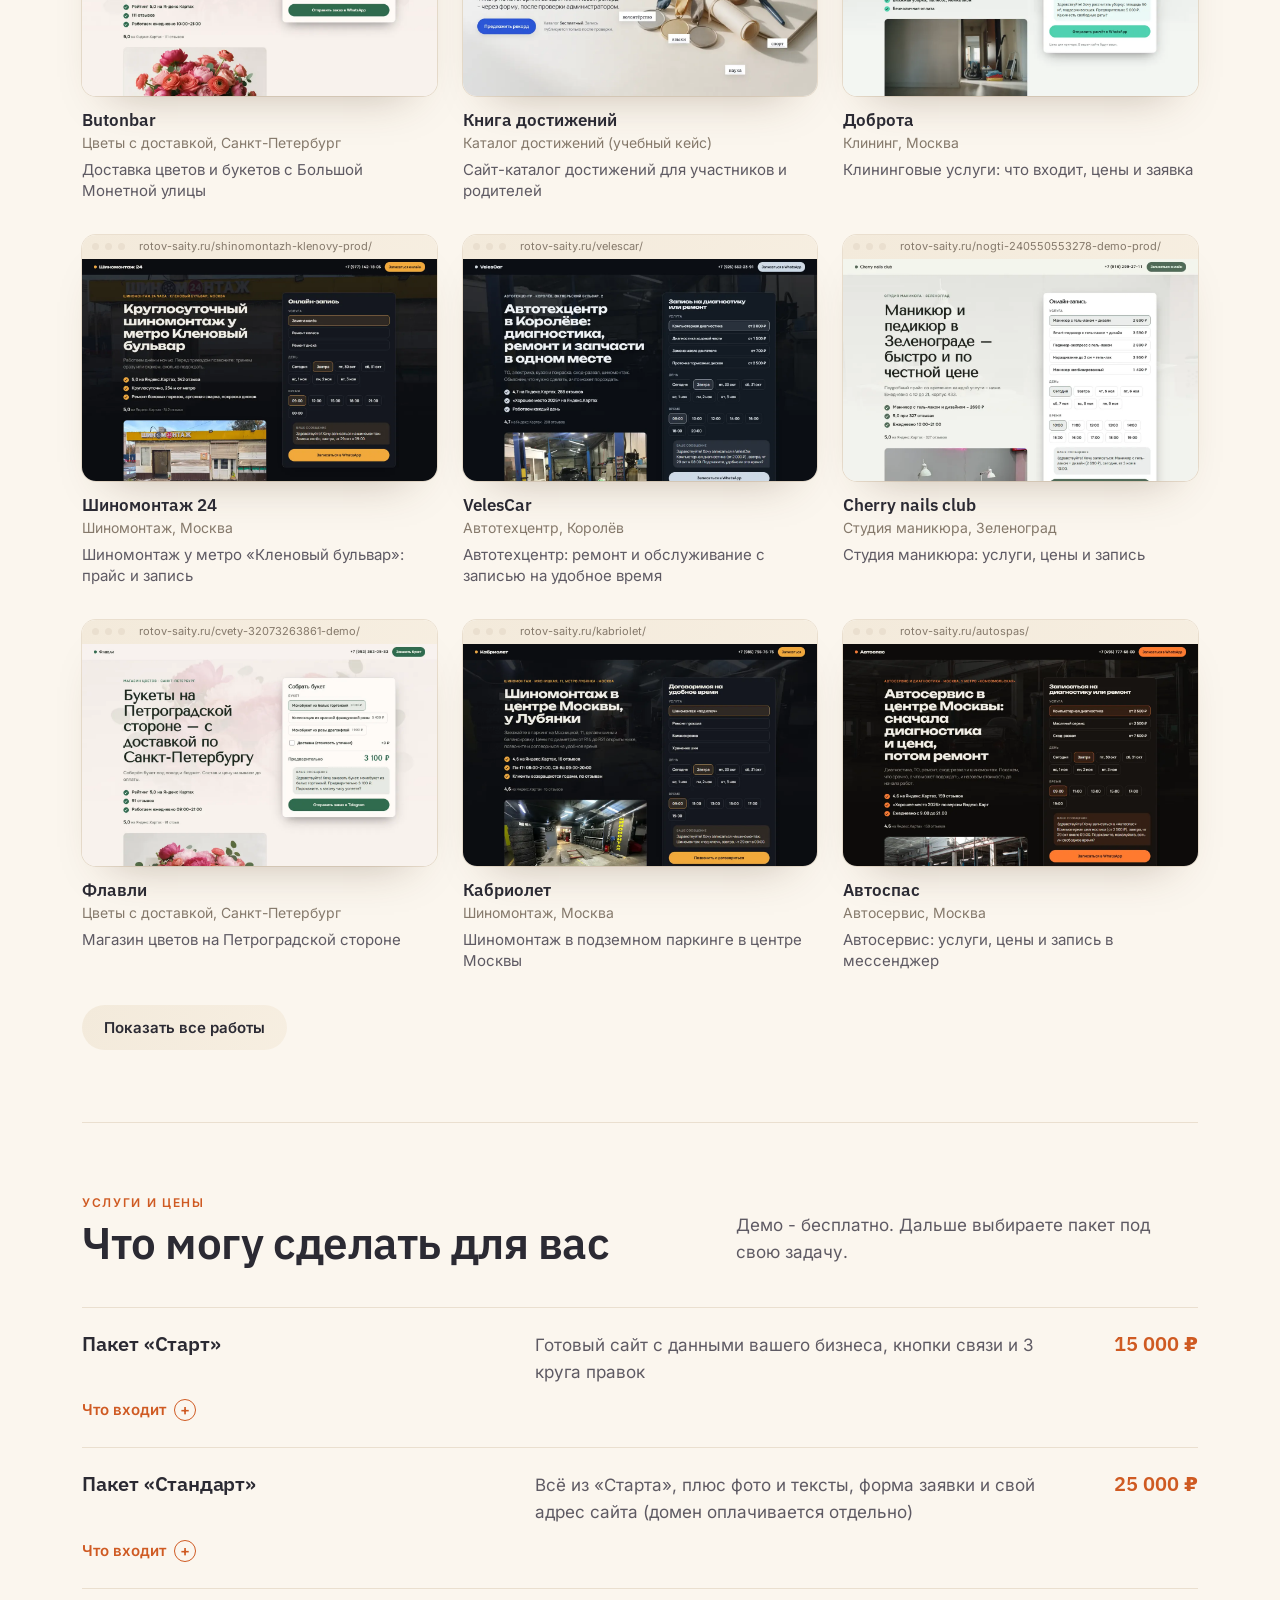
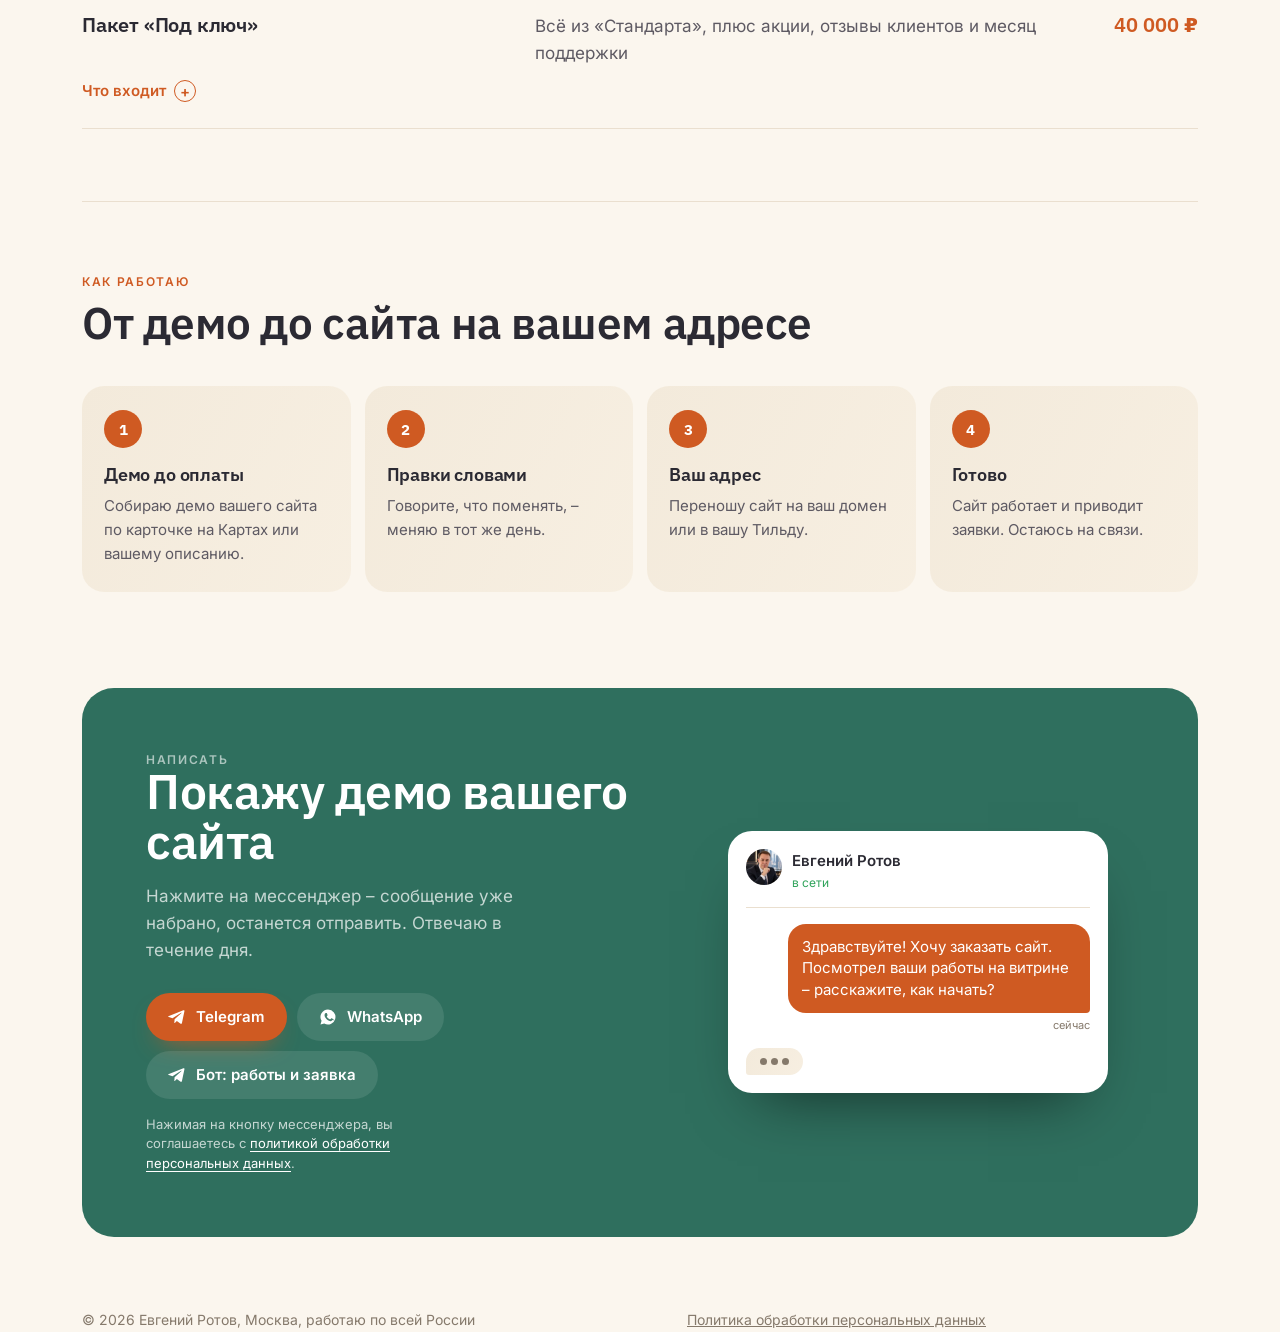
==== commit 28c1c1f3: "Публикация 06.11 18:12" ====
--- a/index.html
+++ b/index.html
@@ -362,7 +362,7 @@
 <footer class="wrap"><span id="foot"></span><span><a href="politika.html">Политика обработки персональных данных</a></span><span></span></footer>
 <div class="toast" id="toast" role="status"></div>
 
-<script id="data" type="application/json">{"name":"Евгений Ротов","city":"Москва, работаю по всей России","cityIn":"Москве","photo":"assets/photo.webp","palette":"А","messengers":{"telegram":"Piligrim_999","whatsapp":"79859811483","max":"","bot":"https://t.me/Vibesites_Prodavan_Bot"},"message":"Здравствуйте! Хочу заказать сайт. Посмотрел ваши работы на витрине – расскажите, как начать?","services":[{"title":"Пакет «Старт»","desc":"Готовый сайт с данными вашего бизнеса, кнопки связи и 3 круга правок","price":"15 000 ₽","items":["Бесплатное демо до оплаты","Готовый сайт с данными вашего бизнеса","Кнопки связи в мессенджеры","3 круга правок"]},{"title":"Пакет «Стандарт»","desc":"Всё из «Старта», плюс фото и тексты, форма заявки и свой адрес сайта (домен оплачивается отдельно)","price":"25 000 ₽","items":["Всё из «Старта»","Фото и тексты","Форма заявки","Свой адрес сайта (домен оплачивается отдельно)"]},{"title":"Пакет «Под ключ»","desc":"Всё из «Стандарта», плюс акции, отзывы клиентов и месяц поддержки","price":"40 000 ₽","items":["Всё из «Стандарта»","Акции на сайте","Отзывы клиентов","Месяц поддержки"]}],"cases":[{"title":"Артём К","niche":"Шиномонтаж и автосервис","city":"Химки","url":"https://rotov-saity.ru/artem-k/","folder":"C:/Users/acer/Desktop/АНА/Claude_Я/ohota/shinomontazh_4-18354518012-demo-prod","kind":"real","about":"Шиномонтаж у станции «Химки»: цены, отзывы, как добраться","task":"У шиномонтажа рейтинг 5,0 и 330 отзывов на Яндекс Картах, а своего сайта не было. Нужен был сайт с ценами, онлайн-записью и своим адресом, чтобы новые клиенты сразу видели репутацию и записывались сами","did":"Собрал демо по данным карточки ещё до первого сообщения. После заказа перенёс на сайт полный прайс шиномонтажа, хранение и ремонт шин, датчики давления, покраску дисков, автосервис и вакансии, добавил форму записи и фирменного персонажа в красной кепке","result":"Владелец ответил в тот же день, сам выбрал пакет «Под ключ» и внёс предоплату. От первого сообщения до оплаты прошло около 4 часов","desktop":"assets/case-evgeny25y-github-io-artem-k-desktop.webp","mobile":"assets/case-evgeny25y-github-io-artem-k-mobile.webp","group":"Шиномонтаж","featured":true},{"title":"Стоматология «Династия»","niche":"Стоматология","city":"Рязань","url":"https://rotov-saity.ru/stomatologiya-ryazan-demo/","folder":"C:/Users/acer/Desktop/АНА/Claude_Я/stomatologiya-ryazan-demo","kind":"demo","about":"Демо по заказу с Kwork: лендинг частной клиники для пациентов из других городов","desktop":"assets/case-evgeny25y-github-io-stomatologiya-ryazan-demo-desktop.webp","mobile":"assets/case-evgeny25y-github-io-stomatologiya-ryazan-demo-mobile.webp","group":"Стоматология","featured":true},{"title":"Mamzel","niche":"Салон маникюра","city":"Зеленоград","url":"https://rotov-saity.ru/nogti-239660612396-demo-prod/","folder":"C:/Users/acer/Desktop/АНА/Claude_Я/ohota/nogti-239660612396-demo-prod","kind":"demo","about":"Салон маникюра: услуги, цены и запись","group":"Красота и маникюр","desktop":"assets/case-rotov-saity-ru-nogti-239660612396-demo-prod-desktop.webp","mobile":"assets/case-rotov-saity-ru-nogti-239660612396-demo-prod-mobile.webp","featured":true},{"title":"Поле","niche":"Цветы с доставкой","city":"Санкт-Петербург","url":"https://rotov-saity.ru/cvety-14041834703-demo/","folder":"C:/Users/acer/Desktop/АНА/Claude_Я/ohota/cvety-14041834703-demo","kind":"demo","about":"Магазин цветов на 1-й Красноармейской улице","group":"Цветы","desktop":"assets/case-rotov-saity-ru-cvety-14041834703-demo-desktop.webp","mobile":"assets/case-rotov-saity-ru-cvety-14041834703-demo-mobile.webp","featured":true},{"title":"Точка Чистоты","niche":"Клининг","city":"Москва","url":"https://rotov-saity.ru/klining-232146781461-demo-prod/","folder":"C:/Users/acer/Desktop/АНА/Claude_Я/ohota/klining-232146781461-demo-prod","kind":"demo","about":"Клининговые услуги: что входит, цены и заявка","group":"Клининг","desktop":"assets/case-rotov-saity-ru-klining-232146781461-demo-prod-desktop.webp","mobile":"assets/case-rotov-saity-ru-klining-232146781461-demo-prod-mobile.webp","featured":true},{"title":"Аква Румс","niche":"Автомойка и детейлинг","city":"Москва","url":"https://rotov-saity.ru/aqua-rums/","folder":"C:/Users/acer/Desktop/АНА/Claude_Я/ohota/avtomojka_9-1205029743-demo-prod","kind":"demo","about":"Автомойка и детейлинг в центре Москвы: услуги, цены, запись","desktop":"assets/case-evgeny25y-github-io-aqua-rums-desktop.webp","mobile":"assets/case-evgeny25y-github-io-aqua-rums-mobile.webp","group":"Автосервисы и мойки","featured":true},{"title":"Шинный двор","niche":"Шиномонтаж и хранение шин","city":"Химки","url":"https://rotov-saity.ru/shinomontazh-himki-demo/","folder":"C:/Users/acer/Desktop/АНА/Claude_Я/shinomontazh-himki-demo","kind":"demo","about":"Демо по заказу с Kwork: шиномонтаж с записью к своему времени и хранением шин","desktop":"assets/case-evgeny25y-github-io-shinomontazh-himki-demo-desktop.webp","mobile":"assets/case-evgeny25y-github-io-shinomontazh-himki-demo-mobile.webp","group":"Шиномонтаж"},{"title":"Книга достижений","niche":"Каталог достижений","city":"","url":"https://rotov-saity.ru/kniga-dostizheniy-demo/","folder":"C:/Users/acer/Desktop/АНА/Claude_Я/kniga-dostizheniy-demo","kind":"study","about":"Сайт-каталог достижений для участников и родителей","desktop":"assets/case-evgeny25y-github-io-kniga-dostizheniy-demo-desktop.webp","mobile":"assets/case-evgeny25y-github-io-kniga-dostizheniy-demo-mobile.webp","group":"Обучение"},{"title":"WTM","niche":"Автотехцентр","city":"Химки","url":"https://rotov-saity.ru/wtm/","folder":"C:/Users/acer/Desktop/АНА/Claude_Я/ohota/avtoservis_6-229288322744-demo-prod","kind":"demo","about":"Мойка, детейлинг, шиномонтаж и слесарка в одном месте","desktop":"assets/case-evgeny25y-github-io-wtm-desktop.webp","mobile":"assets/case-evgeny25y-github-io-wtm-mobile.webp","group":"Автосервисы и мойки"},{"title":"VelesCar","niche":"Автотехцентр","city":"Королёв","url":"https://rotov-saity.ru/velescar/","folder":"C:/Users/acer/Desktop/АНА/Claude_Я/ohota/avtoservis_7-1180502798-demo-velescar","kind":"demo","about":"Автотехцентр: ремонт и обслуживание с записью на удобное время","desktop":"assets/case-evgeny25y-github-io-velescar-desktop.webp","mobile":"assets/case-evgeny25y-github-io-velescar-mobile.webp","group":"Автосервисы и мойки"},{"title":"Автоспас","niche":"Автосервис","city":"Москва","url":"https://rotov-saity.ru/autospas/","folder":"C:/Users/acer/Desktop/АНА/Claude_Я/ohota/avtoservis_6-1070164398-demo-prod","kind":"demo","about":"Автосервис: услуги, цены и запись в мессенджер","desktop":"assets/case-evgeny25y-github-io-autospas-desktop.webp","mobile":"assets/case-evgeny25y-github-io-autospas-mobile.webp","group":"Автосервисы и мойки"},{"title":"Шиномонтаж 24","niche":"Шиномонтаж","city":"Москва","url":"https://rotov-saity.ru/shinomontazh-klenovy-prod/","folder":"C:/Users/acer/Desktop/АНА/Claude_Я/ohota/shinomontazh_3-209159413929-demo-prod","kind":"demo","about":"Шиномонтаж у метро «Кленовый бульвар»: прайс и запись","desktop":"assets/case-evgeny25y-github-io-shinomontazh-klenovy-prod-desktop.webp","mobile":"assets/case-evgeny25y-github-io-shinomontazh-klenovy-prod-mobile.webp","group":"Шиномонтаж"},{"title":"Кабриолет","niche":"Шиномонтаж","city":"Москва","url":"https://rotov-saity.ru/kabriolet/","folder":"C:/Users/acer/Desktop/АНА/Claude_Я/ohota/shinomontazh_8-15207966707-demo-prod","kind":"demo","about":"Шиномонтаж в подземном паркинге в центре Москвы","desktop":"assets/case-evgeny25y-github-io-kabriolet-desktop.webp","mobile":"assets/case-evgeny25y-github-io-kabriolet-mobile.webp","group":"Шиномонтаж"},{"title":"Экспресс ТО Сервис","niche":"Автосервис","city":"Москва","url":"https://rotov-saity.ru/avtoservis-ekspress-to-servis-prod/","folder":"C:/Users/acer/Desktop/АНА/Claude_Я/ohota/avtoservis_4-199146507403-demo-prod","kind":"demo","about":"Автосервис на Люблинской улице: услуги, цены и запись","group":"Автосервисы и мойки","desktop":"assets/case-rotov-saity-ru-avtoservis-ekspress-to-servis-prod-desktop.webp","mobile":"assets/case-rotov-saity-ru-avtoservis-ekspress-to-servis-prod-mobile.webp"},{"title":"Автоточка","niche":"Автосервис и мойка","city":"Королёв","url":"https://rotov-saity.ru/autotochka/","folder":"C:/Users/acer/Desktop/АНА/Claude_Я/ohota/avtoservis_2-159419972535-demo-prod","kind":"demo","about":"Автосервис, мойка, шиномонтаж и детейлинг в Юбилейном","group":"Автосервисы и мойки","desktop":"assets/case-rotov-saity-ru-autotochka-desktop.webp","mobile":"assets/case-rotov-saity-ru-autotochka-mobile.webp"},{"title":"STAGE Auto Service","niche":"Автомойка и автосервис","city":"Королёв","url":"https://rotov-saity.ru/carservice-tsiolkovsky/","folder":"C:/Users/acer/Desktop/АНА/Claude_Я/ohota/avtoservis_4-124427240026-demo-prod","kind":"demo","about":"Мойка, сход-развал, шиномонтаж, покраска и детейлинг под одной крышей","group":"Автосервисы и мойки","desktop":"assets/case-rotov-saity-ru-carservice-tsiolkovsky-desktop.webp","mobile":"assets/case-rotov-saity-ru-carservice-tsiolkovsky-mobile.webp"},{"title":"Наш Сервис № 1","niche":"Автосервис и шиномонтаж","city":"Долгопрудный","url":"https://rotov-saity.ru/nash-servis-1/","folder":"C:/Users/acer/Desktop/АНА/Claude_Я/ohota/avtoservis_3-26024228021-demo-prod","kind":"demo","about":"Автосервис на Набережной улице: услуги, цены и запись","group":"Автосервисы и мойки","desktop":"assets/case-rotov-saity-ru-nash-servis-1-desktop.webp","mobile":"assets/case-rotov-saity-ru-nash-servis-1-mobile.webp"},{"title":"ЭкспрессАвтосервис","niche":"Автосервис и шиномонтаж","city":"Зеленоград","url":"https://rotov-saity.ru/shinomontazh-105629511525-demo-prod/","folder":"C:/Users/acer/Desktop/АНА/Claude_Я/ohota/shinomontazh-105629511525-demo-prod","kind":"demo","about":"Автосервис и шиномонтаж на Заводской улице","group":"Автосервисы и мойки","desktop":"assets/case-rotov-saity-ru-shinomontazh-105629511525-demo-prod-desktop.webp","mobile":"assets/case-rotov-saity-ru-shinomontazh-105629511525-demo-prod-mobile.webp"},{"title":"Шиномонтаж № 1","niche":"Шиномонтаж","city":"Москва","url":"https://rotov-saity.ru/shinomontazh-1-moskva-prod/","folder":"C:/Users/acer/Desktop/АНА/Claude_Я/ohota/shinomontazh_1-182348690750-demo-prod","kind":"demo","about":"Шиномонтаж на Шоссейной улице, район Печатники","group":"Шиномонтаж","desktop":"assets/case-rotov-saity-ru-shinomontazh-1-moskva-prod-desktop.webp","mobile":"assets/case-rotov-saity-ru-shinomontazh-1-moskva-prod-mobile.webp"},{"title":"Шиномонтаж у Глобуса","niche":"Шиномонтаж и правка дисков","city":"Королёв","url":"https://rotov-saity.ru/shinomontazh-communal/","folder":"C:/Users/acer/Desktop/АНА/Claude_Я/ohota/shinomontazh_1-8247297244-demo-communal","kind":"demo","about":"Шиномонтаж и правка дисков на Коммунальной улице","group":"Шиномонтаж","desktop":"assets/case-rotov-saity-ru-shinomontazh-communal-desktop.webp","mobile":"assets/case-rotov-saity-ru-shinomontazh-communal-mobile.webp"},{"title":"ШиноАтмосфера","niche":"Шиномонтаж","city":"Химки","url":"https://rotov-saity.ru/shinoatmosphere/","folder":"C:/Users/acer/Desktop/АНА/Claude_Я/ohota/shinomontazh_2-161451422380-demo-prod","kind":"demo","about":"Шиномонтаж на улице Репина: услуги, цены и запись","group":"Шиномонтаж","desktop":"assets/case-rotov-saity-ru-shinoatmosphere-desktop.webp","mobile":"assets/case-rotov-saity-ru-shinoatmosphere-mobile.webp"},{"title":"Shin_ship","niche":"Шиномонтаж","city":"Долгопрудный","url":"https://rotov-saity.ru/shin-ship/","folder":"C:/Users/acer/Desktop/АНА/Claude_Я/ohota/shinomontazh_4-95834204629-demo-prod","kind":"demo","about":"Шиномонтаж с отметкой Карт «Хорошее место 2026»","group":"Шиномонтаж","desktop":"assets/case-rotov-saity-ru-shin-ship-desktop.webp","mobile":"assets/case-rotov-saity-ru-shin-ship-mobile.webp"},{"title":"Шиномонтаж Королёв","niche":"Шиномонтаж","city":"Королёв","url":"https://rotov-saity.ru/shinomontazh-ordzhonikidze/","folder":"C:/Users/acer/Desktop/АНА/Claude_Я/ohota/shinomontazh_6-1518159100-demo-prod","kind":"demo","about":"Шиномонтаж на улице Орджоникидзе, ГК «Гелиос»","group":"Шиномонтаж","desktop":"assets/case-rotov-saity-ru-shinomontazh-ordzhonikidze-desktop.webp","mobile":"assets/case-rotov-saity-ru-shinomontazh-ordzhonikidze-mobile.webp"},{"title":"Шиномонтаж 21","niche":"Шиномонтаж","city":"Долгопрудный","url":"https://rotov-saity.ru/shinomontazh-dolgoprudny-1-prod/","folder":"C:/Users/acer/Desktop/АНА/Claude_Я/ohota/shinomontazh_1-18139670863-demo-prod","kind":"demo","about":"Шиномонтаж на Дирижабельной улице: услуги, цены и запись","group":"Шиномонтаж","desktop":"assets/case-rotov-saity-ru-shinomontazh-dolgoprudny-1-prod-desktop.webp","mobile":"assets/case-rotov-saity-ru-shinomontazh-dolgoprudny-1-prod-mobile.webp"},{"title":"Turboшина","niche":"Шиномонтаж","city":"Долгопрудный","url":"https://rotov-saity.ru/turboshina/","folder":"C:/Users/acer/Desktop/АНА/Claude_Я/ohota/shinomontazh_2-65094227396-demo-prod","kind":"demo","about":"Шиномонтаж на Старом Дмитровском шоссе","group":"Шиномонтаж","desktop":"assets/case-rotov-saity-ru-turboshina-desktop.webp","mobile":"assets/case-rotov-saity-ru-turboshina-mobile.webp"},{"title":"Shark wheels","niche":"Шиномонтаж и диски","city":"Зеленоград","url":"https://rotov-saity.ru/shinomontazh-111906052653-demo-prod/","folder":"C:/Users/acer/Desktop/АНА/Claude_Я/ohota/shinomontazh-111906052653-demo-prod","kind":"demo","about":"Шиномонтаж и работа с дисками на Новокрюковской улице","group":"Шиномонтаж","desktop":"assets/case-rotov-saity-ru-shinomontazh-111906052653-demo-prod-desktop.webp","mobile":"assets/case-rotov-saity-ru-shinomontazh-111906052653-demo-prod-mobile.webp"},{"title":"Шиномонтаж на Проектируемом","niche":"Шиномонтаж","city":"Зеленоград","url":"https://rotov-saity.ru/shinomontazh-115616295210-demo-prod/","folder":"C:/Users/acer/Desktop/АНА/Claude_Я/ohota/shinomontazh-115616295210-demo-prod","kind":"demo","about":"Шиномонтаж на Проектируемом проезде № 687","group":"Шиномонтаж","desktop":"assets/case-rotov-saity-ru-shinomontazh-115616295210-demo-prod-desktop.webp","mobile":"assets/case-rotov-saity-ru-shinomontazh-115616295210-demo-prod-mobile.webp"},{"title":"Romanuk Nail’s","niche":"Студия маникюра","city":"Зеленоград","url":"https://rotov-saity.ru/nogti-152644482967-demo-prod/","folder":"C:/Users/acer/Desktop/АНА/Claude_Я/ohota/nogti-152644482967-demo-prod","kind":"demo","about":"Студия маникюра: услуги, цены и запись","group":"Красота и маникюр","desktop":"assets/case-rotov-saity-ru-nogti-152644482967-demo-prod-desktop.webp","mobile":"assets/case-rotov-saity-ru-nogti-152644482967-demo-prod-mobile.webp"},{"title":"Cherry nails club","niche":"Студия маникюра","city":"Зеленоград","url":"https://rotov-saity.ru/nogti-240550553278-demo-prod/","folder":"C:/Users/acer/Desktop/АНА/Claude_Я/ohota/nogti-240550553278-demo-prod","kind":"demo","about":"Студия маникюра: услуги, цены и запись","group":"Красота и маникюр","desktop":"assets/case-rotov-saity-ru-nogti-240550553278-demo-prod-desktop.webp","mobile":"assets/case-rotov-saity-ru-nogti-240550553278-demo-prod-mobile.webp"},{"title":"Next Generation Beauty","niche":"Салон красоты","city":"Москва","url":"https://rotov-saity.ru/nogti-179087317392-demo-prod/","folder":"C:/Users/acer/Desktop/АНА/Claude_Я/ohota/nogti-179087317392-demo-prod","kind":"demo","about":"Салон красоты на Театральном проезде","group":"Красота и маникюр","desktop":"assets/case-rotov-saity-ru-nogti-179087317392-demo-prod-desktop.webp","mobile":"assets/case-rotov-saity-ru-nogti-179087317392-demo-prod-mobile.webp"},{"title":"Havy beauty","niche":"Салон красоты","city":"Москва","url":"https://rotov-saity.ru/nogti-31668808900-demo-prod/","folder":"C:/Users/acer/Desktop/АНА/Claude_Я/ohota/nogti-31668808900-demo-prod","kind":"demo","about":"Салон красоты в Милютинском переулке","group":"Красота и маникюр","desktop":"assets/case-rotov-saity-ru-nogti-31668808900-demo-prod-desktop.webp","mobile":"assets/case-rotov-saity-ru-nogti-31668808900-demo-prod-mobile.webp"},{"title":"Scissors Studio","niche":"Салон красоты","city":"Москва","url":"https://rotov-saity.ru/nogti-93145938050-demo-prod/","folder":"C:/Users/acer/Desktop/АНА/Claude_Я/ohota/nogti-93145938050-demo-prod","kind":"demo","about":"Салон красоты в Большом Козловском переулке","group":"Красота и маникюр","desktop":"assets/case-rotov-saity-ru-nogti-93145938050-demo-prod-desktop.webp","mobile":"assets/case-rotov-saity-ru-nogti-93145938050-demo-prod-mobile.webp"},{"title":"Счастье Есть","niche":"Салон красоты","city":"Москва","url":"https://rotov-saity.ru/nogti-192050068270-demo/","folder":"C:/Users/acer/Desktop/АНА/Claude_Я/ohota/nogti-192050068270-demo","kind":"demo","about":"Салон красоты на Серебрянической набережной","group":"Красота и маникюр","desktop":"assets/case-rotov-saity-ru-nogti-192050068270-demo-desktop.webp","mobile":"assets/case-rotov-saity-ru-nogti-192050068270-demo-mobile.webp"},{"title":"Beauty Baby","niche":"Салон красоты","city":"Москва","url":"https://rotov-saity.ru/nogti-208928854396-demo/","folder":"C:/Users/acer/Desktop/АНА/Claude_Я/ohota/nogti-208928854396-demo","kind":"demo","about":"Салон красоты на Новослободской улице","group":"Красота и маникюр","desktop":"assets/case-rotov-saity-ru-nogti-208928854396-demo-desktop.webp","mobile":"assets/case-rotov-saity-ru-nogti-208928854396-demo-mobile.webp"},{"title":"Nikiso Space","niche":"Салон красоты","city":"Москва","url":"https://rotov-saity.ru/nogti-243416108681-demo/","folder":"C:/Users/acer/Desktop/АНА/Claude_Я/ohota/nogti-243416108681-demo","kind":"demo","about":"Салон красоты в Вознесенском переулке","group":"Красота и маникюр","desktop":"assets/case-rotov-saity-ru-nogti-243416108681-demo-desktop.webp","mobile":"assets/case-rotov-saity-ru-nogti-243416108681-demo-mobile.webp"},{"title":"Доброта","niche":"Клининг","city":"Москва","url":"https://rotov-saity.ru/klining-138940269861-demo-prod/","folder":"C:/Users/acer/Desktop/АНА/Claude_Я/ohota/klining-138940269861-demo-prod","kind":"demo","about":"Клининговые услуги: что входит, цены и заявка","group":"Клининг","desktop":"assets/case-rotov-saity-ru-klining-138940269861-demo-prod-desktop.webp","mobile":"assets/case-rotov-saity-ru-klining-138940269861-demo-prod-mobile.webp"},{"title":"Butonbar","niche":"Цветы с доставкой","city":"Санкт-Петербург","url":"https://rotov-saity.ru/cvety-150853457935-demo/","folder":"C:/Users/acer/Desktop/АНА/Claude_Я/ohota/cvety-150853457935-demo","kind":"demo","about":"Доставка цветов и букетов с Большой Монетной улицы","group":"Цветы","desktop":"assets/case-rotov-saity-ru-cvety-150853457935-demo-desktop.webp","mobile":"assets/case-rotov-saity-ru-cvety-150853457935-demo-mobile.webp"},{"title":"Флавли","niche":"Цветы с доставкой","city":"Санкт-Петербург","url":"https://rotov-saity.ru/cvety-32073263861-demo/","folder":"C:/Users/acer/Desktop/АНА/Claude_Я/ohota/cvety-32073263861-demo","kind":"demo","about":"Магазин цветов на Петроградской стороне","group":"Цветы","desktop":"assets/case-rotov-saity-ru-cvety-32073263861-demo-desktop.webp","mobile":"assets/case-rotov-saity-ru-cvety-32073263861-demo-mobile.webp"}],"legal":{"status":"самозанятый","fio":"Ротов Евгений Александрович","inn":"774313866600","email":"rotovea@mail.ru"},"h1":"Сайты для малого бизнеса \u003cem>по всей России\u003c/em>","policyFile":"politika.html","loyalty":{"title":"Баллы за отзыв и друзей","lead":"Баллы начисляются после оплаты сайта. 1 балл = 1 рубль.","items":[{"n":"500","t":"Отзыв о работе на Яндекс Картах или 2ГИС"},{"n":"1 500","t":"Видеоотзыв о работе"},{"n":"1 000","t":"Приведите друга, который заказал сайт: баллы вам и другу"}],"note":"Баллами можно оплатить до 50% месяца поддержки или доработок. Действуют 12 месяцев."}}</script>
+<script id="data" type="application/json">{"name":"Евгений Ротов","city":"Москва, работаю по всей России","cityIn":"Москве","photo":"assets/photo.webp","palette":"А","messengers":{"telegram":"Piligrim_999","whatsapp":"79859811483","max":"","bot":"https://t.me/Vibesites_Prodavan_Bot"},"message":"Здравствуйте! Хочу заказать сайт. Посмотрел ваши работы на витрине – расскажите, как начать?","services":[{"title":"Пакет «Старт»","desc":"Готовый сайт с данными вашего бизнеса, кнопки связи и 3 круга правок","price":"15 000 ₽","items":["Бесплатное демо до оплаты","Готовый сайт с данными вашего бизнеса","Кнопки связи в мессенджеры","3 круга правок"]},{"title":"Пакет «Стандарт»","desc":"Всё из «Старта», плюс фото и тексты, форма заявки и свой адрес сайта (домен оплачивается отдельно)","price":"25 000 ₽","items":["Всё из «Старта»","Фото и тексты","Форма заявки","Свой адрес сайта (домен оплачивается отдельно)"]},{"title":"Пакет «Под ключ»","desc":"Всё из «Стандарта», плюс акции, отзывы клиентов и месяц поддержки","price":"40 000 ₽","items":["Всё из «Стандарта»","Акции на сайте","Отзывы клиентов","Месяц поддержки"]}],"cases":[{"title":"Артём К","niche":"Шиномонтаж и автосервис","city":"Химки","url":"https://rotov-saity.ru/artem-k/","folder":"C:/Users/acer/Desktop/АНА/Claude_Я/ohota/shinomontazh_4-18354518012-demo-prod","kind":"real","about":"Шиномонтаж у станции «Химки»: цены, отзывы, как добраться","task":"У шиномонтажа рейтинг 5,0 и 330 отзывов на Яндекс Картах, а своего сайта не было. Нужен был сайт с ценами, онлайн-записью и своим адресом, чтобы новые клиенты сразу видели репутацию и записывались сами","did":"Собрал демо по данным карточки ещё до первого сообщения. После заказа перенёс на сайт полный прайс шиномонтажа, хранение и ремонт шин, датчики давления, покраску дисков, автосервис и вакансии, добавил форму записи и фирменного персонажа в красной кепке","result":"Владелец ответил в тот же день, сам выбрал пакет «Под ключ» и внёс предоплату. От первого сообщения до оплаты прошло около 4 часов","desktop":"assets/case-evgeny25y-github-io-artem-k-desktop.webp","mobile":"assets/case-evgeny25y-github-io-artem-k-mobile.webp","group":"Шиномонтаж","featured":true},{"title":"Стоматология «Династия»","niche":"Стоматология","city":"Рязань","url":"https://rotov-saity.ru/stomatologiya-ryazan-demo/","folder":"C:/Users/acer/Desktop/АНА/Claude_Я/stomatologiya-ryazan-demo","kind":"demo","about":"Демо по заказу с Kwork: лендинг частной клиники для пациентов из других городов","desktop":"assets/case-evgeny25y-github-io-stomatologiya-ryazan-demo-desktop.webp","mobile":"assets/case-evgeny25y-github-io-stomatologiya-ryazan-demo-mobile.webp","group":"Стоматология","featured":true},{"title":"Mamzel","niche":"Салон маникюра","city":"Зеленоград","url":"https://rotov-saity.ru/nogti-239660612396-demo-prod/","folder":"C:/Users/acer/Desktop/АНА/Claude_Я/ohota/nogti-239660612396-demo-prod","kind":"demo","about":"Салон маникюра: услуги, цены и запись","group":"Красота и маникюр","desktop":"assets/case-rotov-saity-ru-nogti-239660612396-demo-prod-desktop.webp","mobile":"assets/case-rotov-saity-ru-nogti-239660612396-demo-prod-mobile.webp","featured":true},{"title":"Поле","niche":"Цветы с доставкой","city":"Санкт-Петербург","url":"https://rotov-saity.ru/cvety-14041834703-demo/","folder":"C:/Users/acer/Desktop/АНА/Claude_Я/ohota/cvety-14041834703-demo","kind":"demo","about":"Магазин цветов на 1-й Красноармейской улице","group":"Цветы","desktop":"assets/case-rotov-saity-ru-cvety-14041834703-demo-desktop.webp","mobile":"assets/case-rotov-saity-ru-cvety-14041834703-demo-mobile.webp","featured":true},{"title":"Точка Чистоты","niche":"Клининг","city":"Москва","url":"https://rotov-saity.ru/klining-232146781461-demo-prod/","folder":"C:/Users/acer/Desktop/АНА/Claude_Я/ohota/klining-232146781461-demo-prod","kind":"demo","about":"Клининговые услуги: что входит, цены и заявка","group":"Клининг","desktop":"assets/case-rotov-saity-ru-klining-232146781461-demo-prod-desktop.webp","mobile":"assets/case-rotov-saity-ru-klining-232146781461-demo-prod-mobile.webp","featured":true},{"title":"Аква Румс","niche":"Автомойка и детейлинг","city":"Москва","url":"https://rotov-saity.ru/aqua-rums/","folder":"C:/Users/acer/Desktop/АНА/Claude_Я/ohota/avtomojka_9-1205029743-demo-prod","kind":"demo","about":"Автомойка и детейлинг в центре Москвы: услуги, цены, запись","desktop":"assets/case-evgeny25y-github-io-aqua-rums-desktop.webp","mobile":"assets/case-evgeny25y-github-io-aqua-rums-mobile.webp","group":"Автосервисы и мойки","featured":true},{"title":"Шинный двор","niche":"Шиномонтаж и хранение шин","city":"Химки","url":"https://rotov-saity.ru/shinomontazh-himki-demo/","folder":"C:/Users/acer/Desktop/АНА/Claude_Я/shinomontazh-himki-demo","kind":"demo","about":"Демо по заказу с Kwork: шиномонтаж с записью к своему времени и хранением шин","desktop":"assets/case-evgeny25y-github-io-shinomontazh-himki-demo-desktop.webp","mobile":"assets/case-evgeny25y-github-io-shinomontazh-himki-demo-mobile.webp","group":"Шиномонтаж"},{"title":"Книга достижений","niche":"Каталог достижений","city":"","url":"https://rotov-saity.ru/kniga-dostizheniy-demo/","folder":"C:/Users/acer/Desktop/АНА/Claude_Я/kniga-dostizheniy-demo","kind":"study","about":"Сайт-каталог достижений для участников и родителей","desktop":"assets/case-evgeny25y-github-io-kniga-dostizheniy-demo-desktop.webp","mobile":"assets/case-evgeny25y-github-io-kniga-dostizheniy-demo-mobile.webp","group":"Обучение"},{"title":"WTM","niche":"Автотехцентр","city":"Химки","url":"https://rotov-saity.ru/wtm/","folder":"C:/Users/acer/Desktop/АНА/Claude_Я/ohota/avtoservis_6-229288322744-demo-prod","kind":"demo","about":"Мойка, детейлинг, шиномонтаж и слесарка в одном месте","desktop":"assets/case-evgeny25y-github-io-wtm-desktop.webp","mobile":"assets/case-evgeny25y-github-io-wtm-mobile.webp","group":"Автосервисы и мойки"},{"title":"VelesCar","niche":"Автотехцентр","city":"Королёв","url":"https://rotov-saity.ru/velescar/","folder":"C:/Users/acer/Desktop/АНА/Claude_Я/ohota/avtoservis_7-1180502798-demo-velescar","kind":"demo","about":"Автотехцентр: ремонт и обслуживание с записью на удобное время","desktop":"assets/case-evgeny25y-github-io-velescar-desktop.webp","mobile":"assets/case-evgeny25y-github-io-velescar-mobile.webp","group":"Автосервисы и мойки"},{"title":"Автоспас","niche":"Автосервис","city":"Москва","url":"https://rotov-saity.ru/autospas/","folder":"C:/Users/acer/Desktop/АНА/Claude_Я/ohota/avtoservis_6-1070164398-demo-prod","kind":"demo","about":"Автосервис: услуги, цены и запись в мессенджер","desktop":"assets/case-evgeny25y-github-io-autospas-desktop.webp","mobile":"assets/case-evgeny25y-github-io-autospas-mobile.webp","group":"Автосервисы и мойки"},{"title":"Шиномонтаж 24","niche":"Шиномонтаж","city":"Москва","url":"https://rotov-saity.ru/shinomontazh-klenovy-prod/","folder":"C:/Users/acer/Desktop/АНА/Claude_Я/ohota/shinomontazh_3-209159413929-demo-prod","kind":"demo","about":"Шиномонтаж у метро «Кленовый бульвар»: прайс и запись","desktop":"assets/case-evgeny25y-github-io-shinomontazh-klenovy-prod-desktop.webp","mobile":"assets/case-evgeny25y-github-io-shinomontazh-klenovy-prod-mobile.webp","group":"Шиномонтаж"},{"title":"Кабриолет","niche":"Шиномонтаж","city":"Москва","url":"https://rotov-saity.ru/kabriolet/","folder":"C:/Users/acer/Desktop/АНА/Claude_Я/ohota/shinomontazh_8-15207966707-demo-prod","kind":"demo","about":"Шиномонтаж в подземном паркинге в центре Москвы","desktop":"assets/case-evgeny25y-github-io-kabriolet-desktop.webp","mobile":"assets/case-evgeny25y-github-io-kabriolet-mobile.webp","group":"Шиномонтаж"},{"title":"Экспресс ТО Сервис","niche":"Автосервис","city":"Москва","url":"https://rotov-saity.ru/avtoservis-ekspress-to-servis-prod/","folder":"C:/Users/acer/Desktop/АНА/Claude_Я/ohota/avtoservis_4-199146507403-demo-prod","kind":"demo","about":"Автосервис на Люблинской улице: услуги, цены и запись","group":"Автосервисы и мойки","desktop":"assets/case-rotov-saity-ru-avtoservis-ekspress-to-servis-prod-desktop.webp","mobile":"assets/case-rotov-saity-ru-avtoservis-ekspress-to-servis-prod-mobile.webp"},{"title":"Автоточка","niche":"Автосервис и мойка","city":"Королёв","url":"https://rotov-saity.ru/autotochka/","folder":"C:/Users/acer/Desktop/АНА/Claude_Я/ohota/avtoservis_2-159419972535-demo-prod","kind":"demo","about":"Автосервис, мойка, шиномонтаж и детейлинг в Юбилейном","group":"Автосервисы и мойки","desktop":"assets/case-rotov-saity-ru-autotochka-desktop.webp","mobile":"assets/case-rotov-saity-ru-autotochka-mobile.webp"},{"title":"STAGE Auto Service","niche":"Автомойка и автосервис","city":"Королёв","url":"https://rotov-saity.ru/carservice-tsiolkovsky/","folder":"C:/Users/acer/Desktop/АНА/Claude_Я/ohota/avtoservis_4-124427240026-demo-prod","kind":"demo","about":"Мойка, сход-развал, шиномонтаж, покраска и детейлинг под одной крышей","group":"Автосервисы и мойки","desktop":"assets/case-rotov-saity-ru-carservice-tsiolkovsky-desktop.webp","mobile":"assets/case-rotov-saity-ru-carservice-tsiolkovsky-mobile.webp"},{"title":"Наш Сервис № 1","niche":"Автосервис и шиномонтаж","city":"Долгопрудный","url":"https://rotov-saity.ru/nash-servis-1/","folder":"C:/Users/acer/Desktop/АНА/Claude_Я/ohota/avtoservis_3-26024228021-demo-prod","kind":"demo","about":"Автосервис на Набережной улице: услуги, цены и запись","group":"Автосервисы и мойки","desktop":"assets/case-rotov-saity-ru-nash-servis-1-desktop.webp","mobile":"assets/case-rotov-saity-ru-nash-servis-1-mobile.webp"},{"title":"ЭкспрессАвтосервис","niche":"Автосервис и шиномонтаж","city":"Зеленоград","url":"https://rotov-saity.ru/shinomontazh-105629511525-demo-prod/","folder":"C:/Users/acer/Desktop/АНА/Claude_Я/ohota/shinomontazh-105629511525-demo-prod","kind":"demo","about":"Автосервис и шиномонтаж на Заводской улице","group":"Автосервисы и мойки","desktop":"assets/case-rotov-saity-ru-shinomontazh-105629511525-demo-prod-desktop.webp","mobile":"assets/case-rotov-saity-ru-shinomontazh-105629511525-demo-prod-mobile.webp"},{"title":"Шиномонтаж № 1","niche":"Шиномонтаж","city":"Москва","url":"https://rotov-saity.ru/shinomontazh-1-moskva-prod/","folder":"C:/Users/acer/Desktop/АНА/Claude_Я/ohota/shinomontazh_1-182348690750-demo-prod","kind":"demo","about":"Шиномонтаж на Шоссейной улице, район Печатники","group":"Шиномонтаж","desktop":"assets/case-rotov-saity-ru-shinomontazh-1-moskva-prod-desktop.webp","mobile":"assets/case-rotov-saity-ru-shinomontazh-1-moskva-prod-mobile.webp"},{"title":"Шиномонтаж у Глобуса","niche":"Шиномонтаж и правка дисков","city":"Королёв","url":"https://rotov-saity.ru/shinomontazh-communal/","folder":"C:/Users/acer/Desktop/АНА/Claude_Я/ohota/shinomontazh_1-8247297244-demo-communal","kind":"demo","about":"Шиномонтаж и правка дисков на Коммунальной улице","group":"Шиномонтаж","desktop":"assets/case-rotov-saity-ru-shinomontazh-communal-desktop.webp","mobile":"assets/case-rotov-saity-ru-shinomontazh-communal-mobile.webp"},{"title":"ШиноАтмосфера","niche":"Шиномонтаж","city":"Химки","url":"https://rotov-saity.ru/shinoatmosphere/","folder":"C:/Users/acer/Desktop/АНА/Claude_Я/ohota/shinomontazh_2-161451422380-demo-prod","kind":"demo","about":"Шиномонтаж на улице Репина: услуги, цены и запись","group":"Шиномонтаж","desktop":"assets/case-rotov-saity-ru-shinoatmosphere-desktop.webp","mobile":"assets/case-rotov-saity-ru-shinoatmosphere-mobile.webp"},{"title":"Shin_ship","niche":"Шиномонтаж","city":"Долгопрудный","url":"https://rotov-saity.ru/shin-ship/","folder":"C:/Users/acer/Desktop/АНА/Claude_Я/ohota/shinomontazh_4-95834204629-demo-prod","kind":"demo","about":"Шиномонтаж с отметкой Карт «Хорошее место 2026»","group":"Шиномонтаж","desktop":"assets/case-rotov-saity-ru-shin-ship-desktop.webp","mobile":"assets/case-rotov-saity-ru-shin-ship-mobile.webp"},{"title":"Шиномонтаж Королёв","niche":"Шиномонтаж","city":"Королёв","url":"https://rotov-saity.ru/shinomontazh-ordzhonikidze/","folder":"C:/Users/acer/Desktop/АНА/Claude_Я/ohota/shinomontazh_6-1518159100-demo-prod","kind":"demo","about":"Шиномонтаж на улице Орджоникидзе, ГК «Гелиос»","group":"Шиномонтаж","desktop":"assets/case-rotov-saity-ru-shinomontazh-ordzhonikidze-desktop.webp","mobile":"assets/case-rotov-saity-ru-shinomontazh-ordzhonikidze-mobile.webp"},{"title":"Шиномонтаж 21","niche":"Шиномонтаж","city":"Долгопрудный","url":"https://rotov-saity.ru/shinomontazh-dolgoprudny-1-prod/","folder":"C:/Users/acer/Desktop/АНА/Claude_Я/ohota/shinomontazh_1-18139670863-demo-prod","kind":"demo","about":"Шиномонтаж на Дирижабельной улице: услуги, цены и запись","group":"Шиномонтаж","desktop":"assets/case-rotov-saity-ru-shinomontazh-dolgoprudny-1-prod-desktop.webp","mobile":"assets/case-rotov-saity-ru-shinomontazh-dolgoprudny-1-prod-mobile.webp"},{"title":"Turboшина","niche":"Шиномонтаж","city":"Долгопрудный","url":"https://rotov-saity.ru/turboshina/","folder":"C:/Users/acer/Desktop/АНА/Claude_Я/ohota/shinomontazh_2-65094227396-demo-prod","kind":"demo","about":"Шиномонтаж на Старом Дмитровском шоссе","group":"Шиномонтаж","desktop":"assets/case-rotov-saity-ru-turboshina-desktop.webp","mobile":"assets/case-rotov-saity-ru-turboshina-mobile.webp"},{"title":"Shark wheels","niche":"Шиномонтаж и диски","city":"Зеленоград","url":"https://rotov-saity.ru/shinomontazh-111906052653-demo-prod/","folder":"C:/Users/acer/Desktop/АНА/Claude_Я/ohota/shinomontazh-111906052653-demo-prod","kind":"demo","about":"Шиномонтаж и работа с дисками на Новокрюковской улице","group":"Шиномонтаж","desktop":"assets/case-rotov-saity-ru-shinomontazh-111906052653-demo-prod-desktop.webp","mobile":"assets/case-rotov-saity-ru-shinomontazh-111906052653-demo-prod-mobile.webp"},{"title":"Шиномонтаж на Проектируемом","niche":"Шиномонтаж","city":"Зеленоград","url":"https://rotov-saity.ru/shinomontazh-115616295210-demo-prod/","folder":"C:/Users/acer/Desktop/АНА/Claude_Я/ohota/shinomontazh-115616295210-demo-prod","kind":"demo","about":"Шиномонтаж на Проектируемом проезде № 687","group":"Шиномонтаж","desktop":"assets/case-rotov-saity-ru-shinomontazh-115616295210-demo-prod-desktop.webp","mobile":"assets/case-rotov-saity-ru-shinomontazh-115616295210-demo-prod-mobile.webp"},{"title":"Romanuk Nail’s","niche":"Студия маникюра","city":"Зеленоград","url":"https://rotov-saity.ru/nogti-152644482967-demo-prod/","folder":"C:/Users/acer/Desktop/АНА/Claude_Я/ohota/nogti-152644482967-demo-prod","kind":"demo","about":"Студия маникюра: услуги, цены и запись","group":"Красота и маникюр","desktop":"assets/case-rotov-saity-ru-nogti-152644482967-demo-prod-desktop.webp","mobile":"assets/case-rotov-saity-ru-nogti-152644482967-demo-prod-mobile.webp"},{"title":"Cherry nails club","niche":"Студия маникюра","city":"Зеленоград","url":"https://rotov-saity.ru/nogti-240550553278-demo-prod/","folder":"C:/Users/acer/Desktop/АНА/Claude_Я/ohota/nogti-240550553278-demo-prod","kind":"demo","about":"Студия маникюра: услуги, цены и запись","group":"Красота и маникюр","desktop":"assets/case-rotov-saity-ru-nogti-240550553278-demo-prod-desktop.webp","mobile":"assets/case-rotov-saity-ru-nogti-240550553278-demo-prod-mobile.webp"},{"title":"Next Generation Beauty","niche":"Салон красоты","city":"Москва","url":"https://rotov-saity.ru/nogti-179087317392-demo-prod/","folder":"C:/Users/acer/Desktop/АНА/Claude_Я/ohota/nogti-179087317392-demo-prod","kind":"demo","about":"Салон красоты на Театральном проезде","group":"Красота и маникюр","desktop":"assets/case-rotov-saity-ru-nogti-179087317392-demo-prod-desktop.webp","mobile":"assets/case-rotov-saity-ru-nogti-179087317392-demo-prod-mobile.webp"},{"title":"Havy beauty","niche":"Салон красоты","city":"Москва","url":"https://rotov-saity.ru/nogti-31668808900-demo-prod/","folder":"C:/Users/acer/Desktop/АНА/Claude_Я/ohota/nogti-31668808900-demo-prod","kind":"demo","about":"Салон красоты в Милютинском переулке","group":"Красота и маникюр","desktop":"assets/case-rotov-saity-ru-nogti-31668808900-demo-prod-desktop.webp","mobile":"assets/case-rotov-saity-ru-nogti-31668808900-demo-prod-mobile.webp"},{"title":"Scissors Studio","niche":"Салон красоты","city":"Москва","url":"https://rotov-saity.ru/nogti-93145938050-demo-prod/","folder":"C:/Users/acer/Desktop/АНА/Claude_Я/ohota/nogti-93145938050-demo-prod","kind":"demo","about":"Салон красоты в Большом Козловском переулке","group":"Красота и маникюр","desktop":"assets/case-rotov-saity-ru-nogti-93145938050-demo-prod-desktop.webp","mobile":"assets/case-rotov-saity-ru-nogti-93145938050-demo-prod-mobile.webp"},{"title":"Счастье Есть","niche":"Салон красоты","city":"Москва","url":"https://rotov-saity.ru/nogti-192050068270-demo/","folder":"C:/Users/acer/Desktop/АНА/Claude_Я/ohota/nogti-192050068270-demo","kind":"demo","about":"Салон красоты на Серебрянической набережной","group":"Красота и маникюр","desktop":"assets/case-rotov-saity-ru-nogti-192050068270-demo-desktop.webp","mobile":"assets/case-rotov-saity-ru-nogti-192050068270-demo-mobile.webp"},{"title":"Beauty Baby","niche":"Салон красоты","city":"Москва","url":"https://rotov-saity.ru/nogti-208928854396-demo/","folder":"C:/Users/acer/Desktop/АНА/Claude_Я/ohota/nogti-208928854396-demo","kind":"demo","about":"Салон красоты на Новослободской улице","group":"Красота и маникюр","desktop":"assets/case-rotov-saity-ru-nogti-208928854396-demo-desktop.webp","mobile":"assets/case-rotov-saity-ru-nogti-208928854396-demo-mobile.webp"},{"title":"Nikiso Space","niche":"Салон красоты","city":"Москва","url":"https://rotov-saity.ru/nogti-243416108681-demo/","folder":"C:/Users/acer/Desktop/АНА/Claude_Я/ohota/nogti-243416108681-demo","kind":"demo","about":"Салон красоты в Вознесенском переулке","group":"Красота и маникюр","desktop":"assets/case-rotov-saity-ru-nogti-243416108681-demo-desktop.webp","mobile":"assets/case-rotov-saity-ru-nogti-243416108681-demo-mobile.webp"},{"title":"Доброта","niche":"Клининг","city":"Москва","url":"https://rotov-saity.ru/klining-138940269861-demo-prod/","folder":"C:/Users/acer/Desktop/АНА/Claude_Я/ohota/klining-138940269861-demo-prod","kind":"demo","about":"Клининговые услуги: что входит, цены и заявка","group":"Клининг","desktop":"assets/case-rotov-saity-ru-klining-138940269861-demo-prod-desktop.webp","mobile":"assets/case-rotov-saity-ru-klining-138940269861-demo-prod-mobile.webp"},{"title":"Butonbar","niche":"Цветы с доставкой","city":"Санкт-Петербург","url":"https://rotov-saity.ru/cvety-150853457935-demo/","folder":"C:/Users/acer/Desktop/АНА/Claude_Я/ohota/cvety-150853457935-demo","kind":"demo","about":"Доставка цветов и букетов с Большой Монетной улицы","group":"Цветы","desktop":"assets/case-rotov-saity-ru-cvety-150853457935-demo-desktop.webp","mobile":"assets/case-rotov-saity-ru-cvety-150853457935-demo-mobile.webp"},{"title":"Флавли","niche":"Цветы с доставкой","city":"Санкт-Петербург","url":"https://rotov-saity.ru/cvety-32073263861-demo/","folder":"C:/Users/acer/Desktop/АНА/Claude_Я/ohota/cvety-32073263861-demo","kind":"demo","about":"Магазин цветов на Петроградской стороне","group":"Цветы","desktop":"assets/case-rotov-saity-ru-cvety-32073263861-demo-desktop.webp","mobile":"assets/case-rotov-saity-ru-cvety-32073263861-demo-mobile.webp"}],"legal":{"status":"самозанятый","fio":"Ротов Евгений Александрович","inn":"774313866600","email":"rotovea@mail.ru"},"h1":"Сайты для малого бизнеса \u003cem>по всей России\u003c/em>","policyFile":"politika.html"}</script>
 <script>
 (() => {
   const D = JSON.parse(document.getElementById('data').textContent);
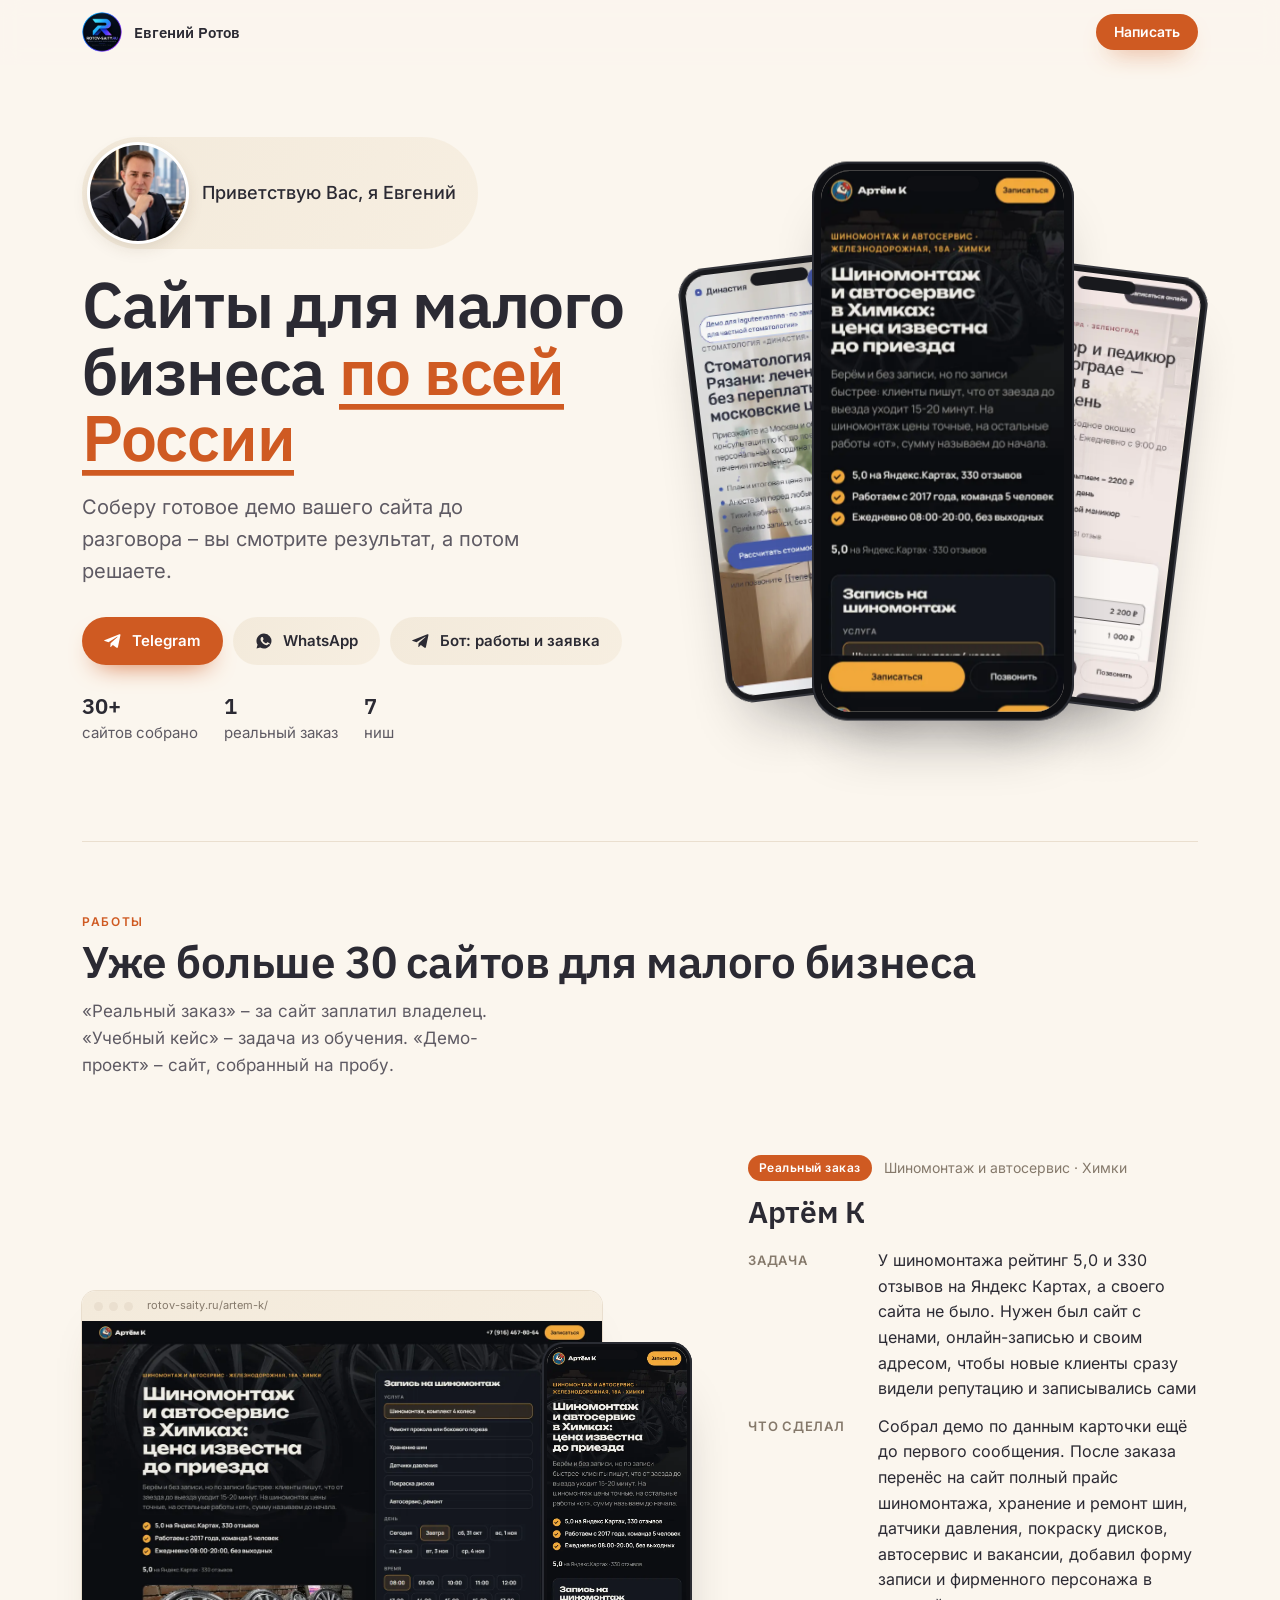
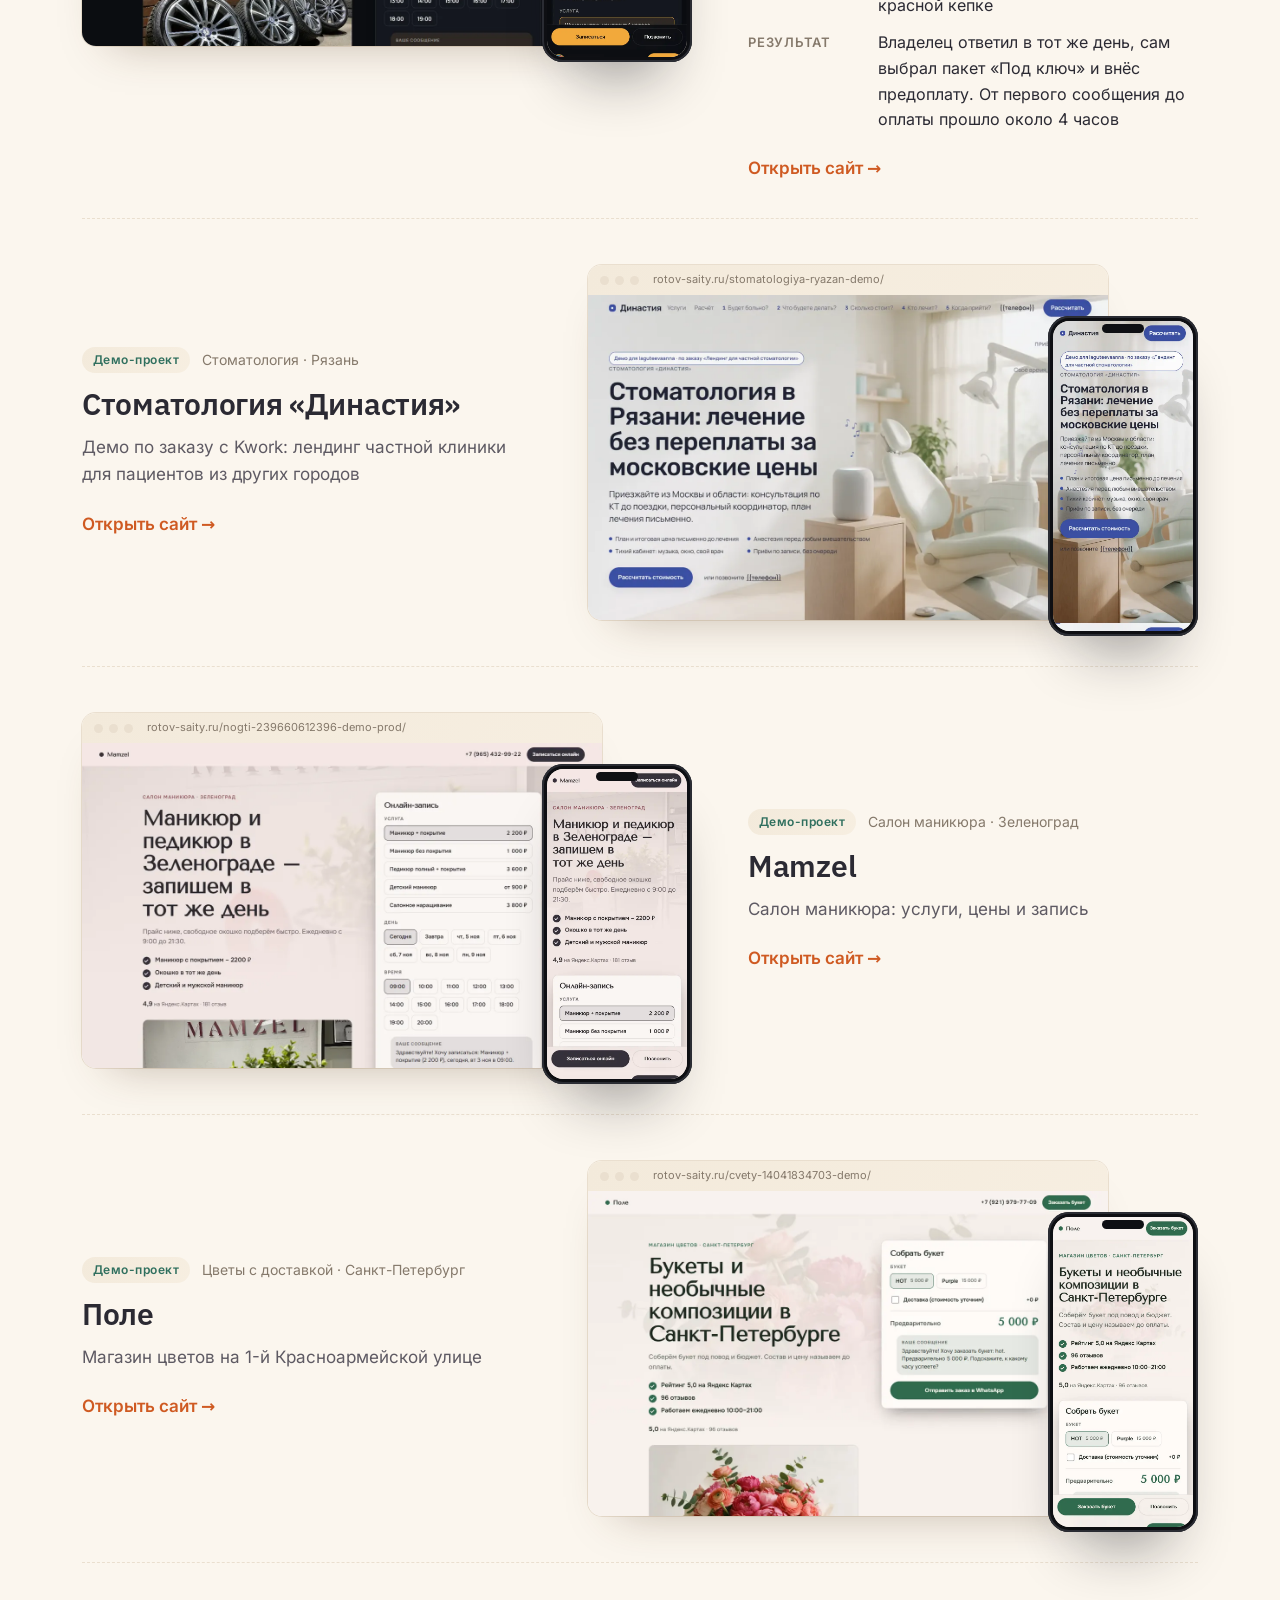
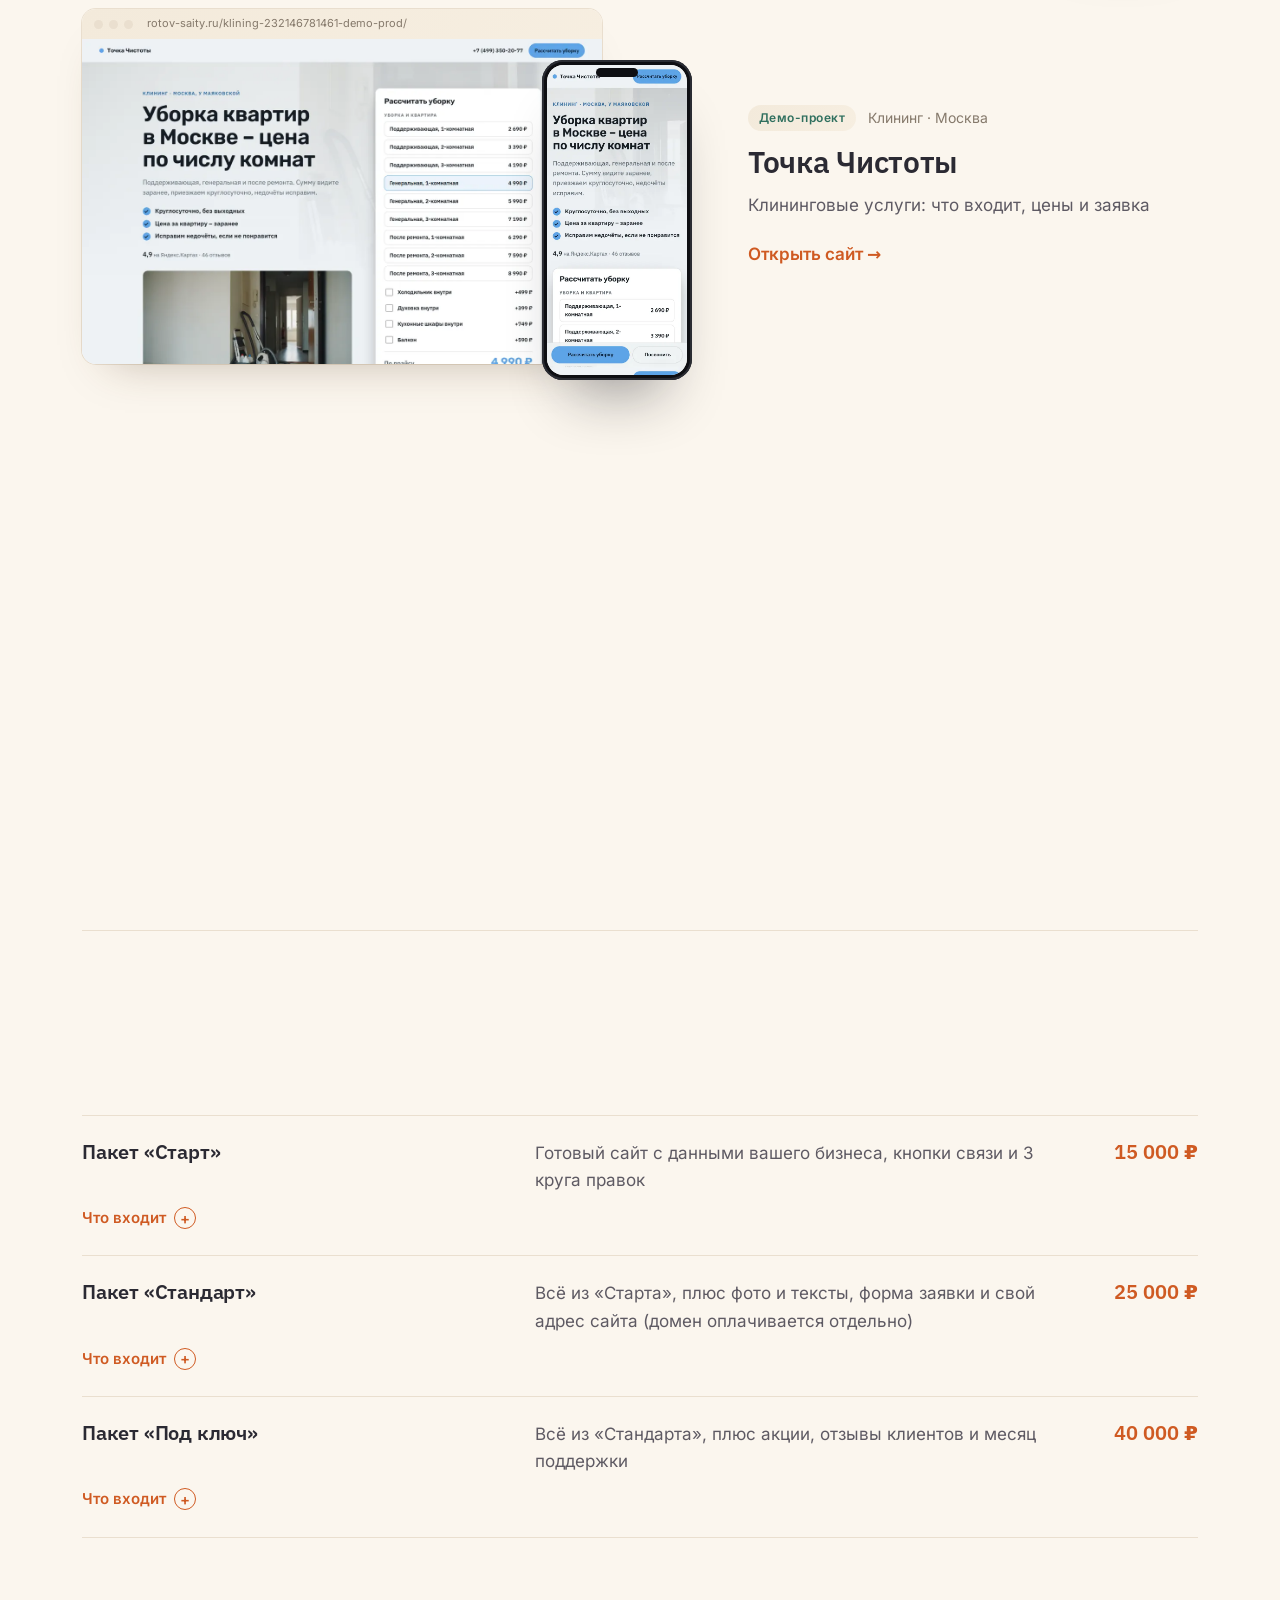
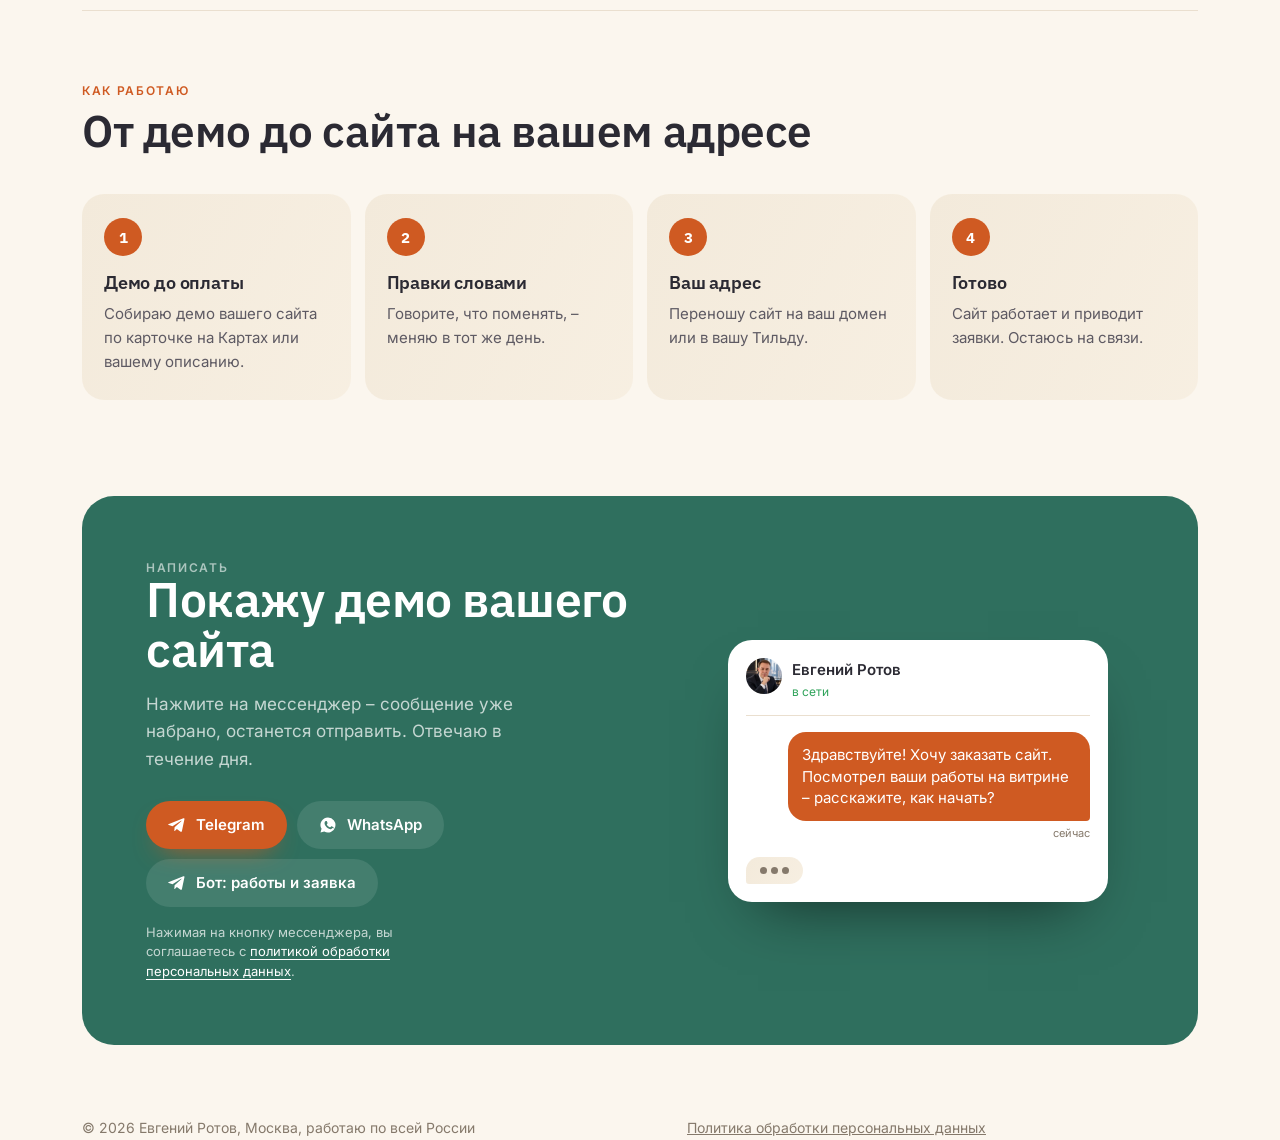
==== commit c88db7c7: "Публикация 11.11 21:51" ====
--- a/index.html
+++ b/index.html
@@ -478,7 +478,7 @@
   const esc = (s) => String(s ?? '').replace(/[&<>"]/g, (c) => ({ '&': '&amp;', '<': '&lt;', '>': '&gt;', '"': '&quot;' }[c]));
   const rest = (D.cases || []).filter((c) => !c.featured);
   const box = document.getElementById('catalog');
-  if (box && rest.length) {
+  if (false && box && rest.length) { // каталог «Другие работы» отключён 11.11.2026 по просьбе Евгения
     const FIRST = 12;
     const size = (g) => rest.filter((c) => c.group === g).length;
     const groups = [...new Set(rest.map((c) => c.group).filter(Boolean))].sort((a, b) => size(b) - size(a));
